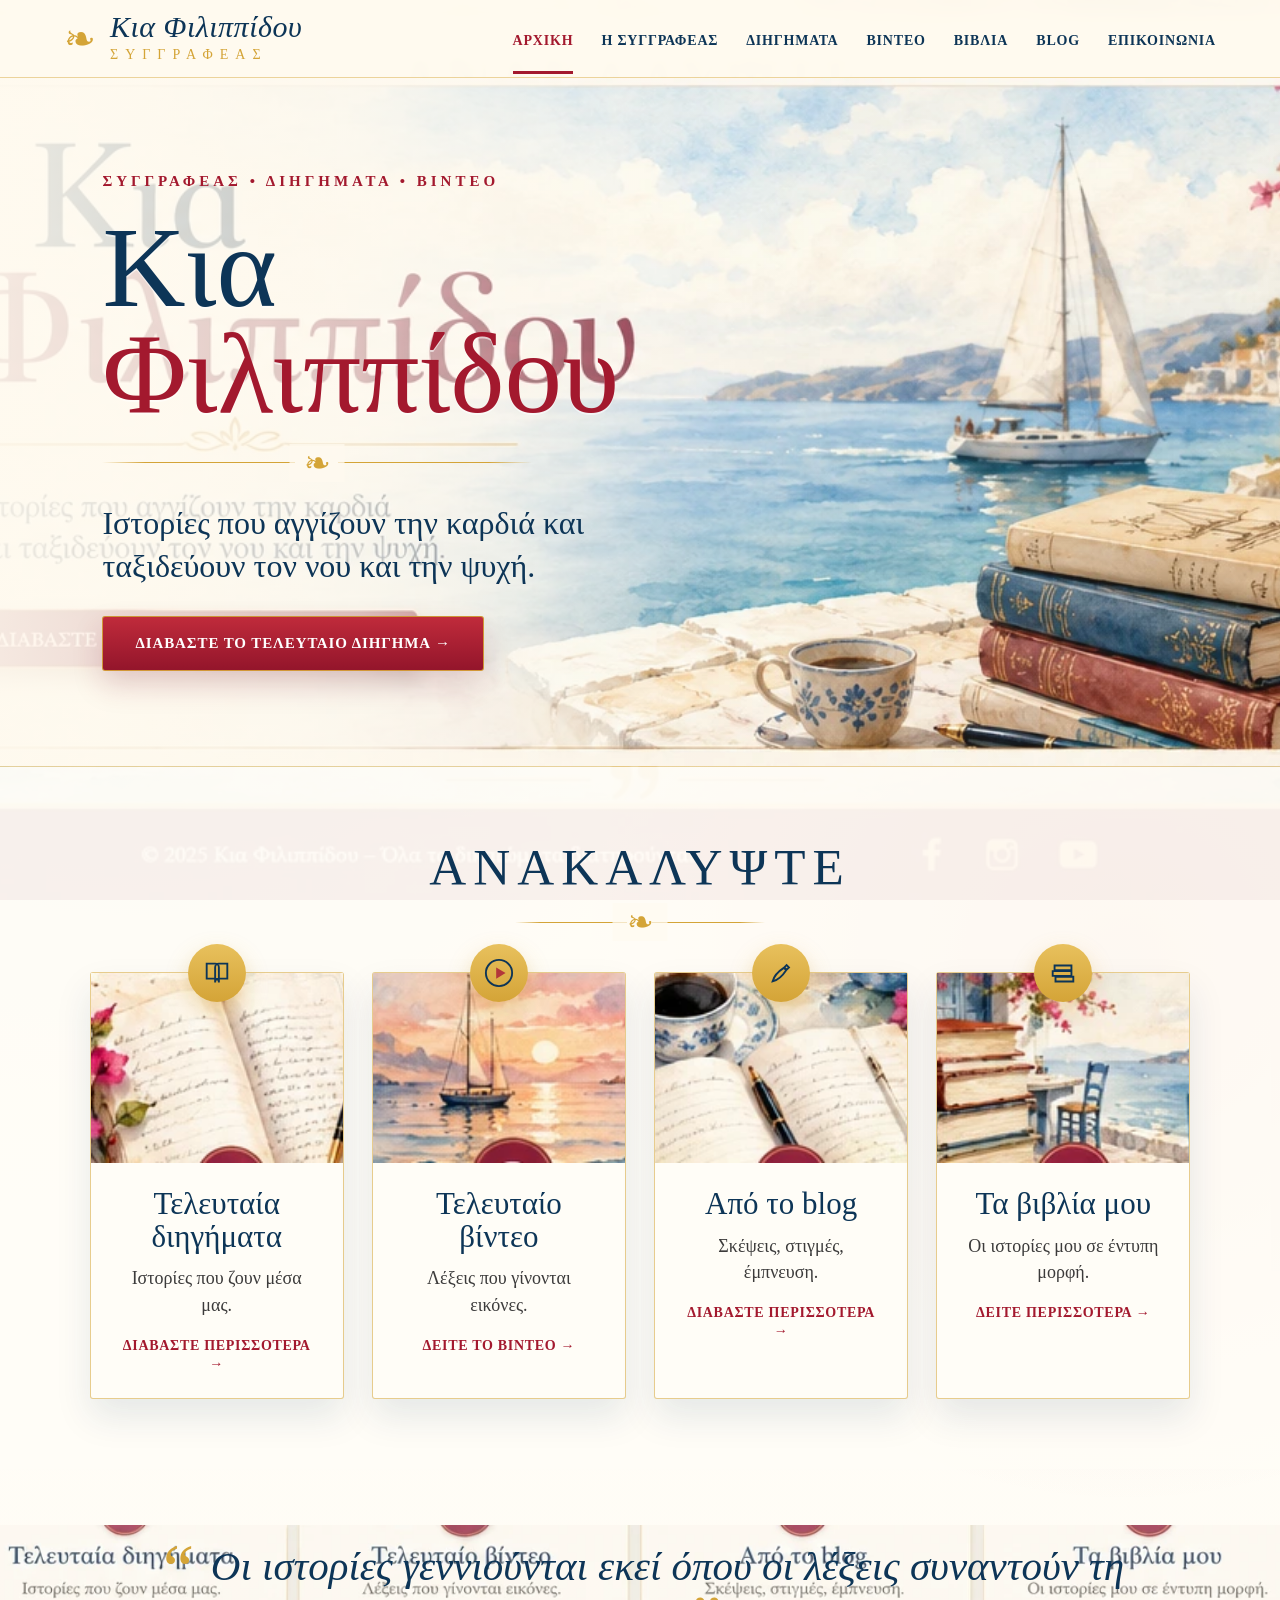
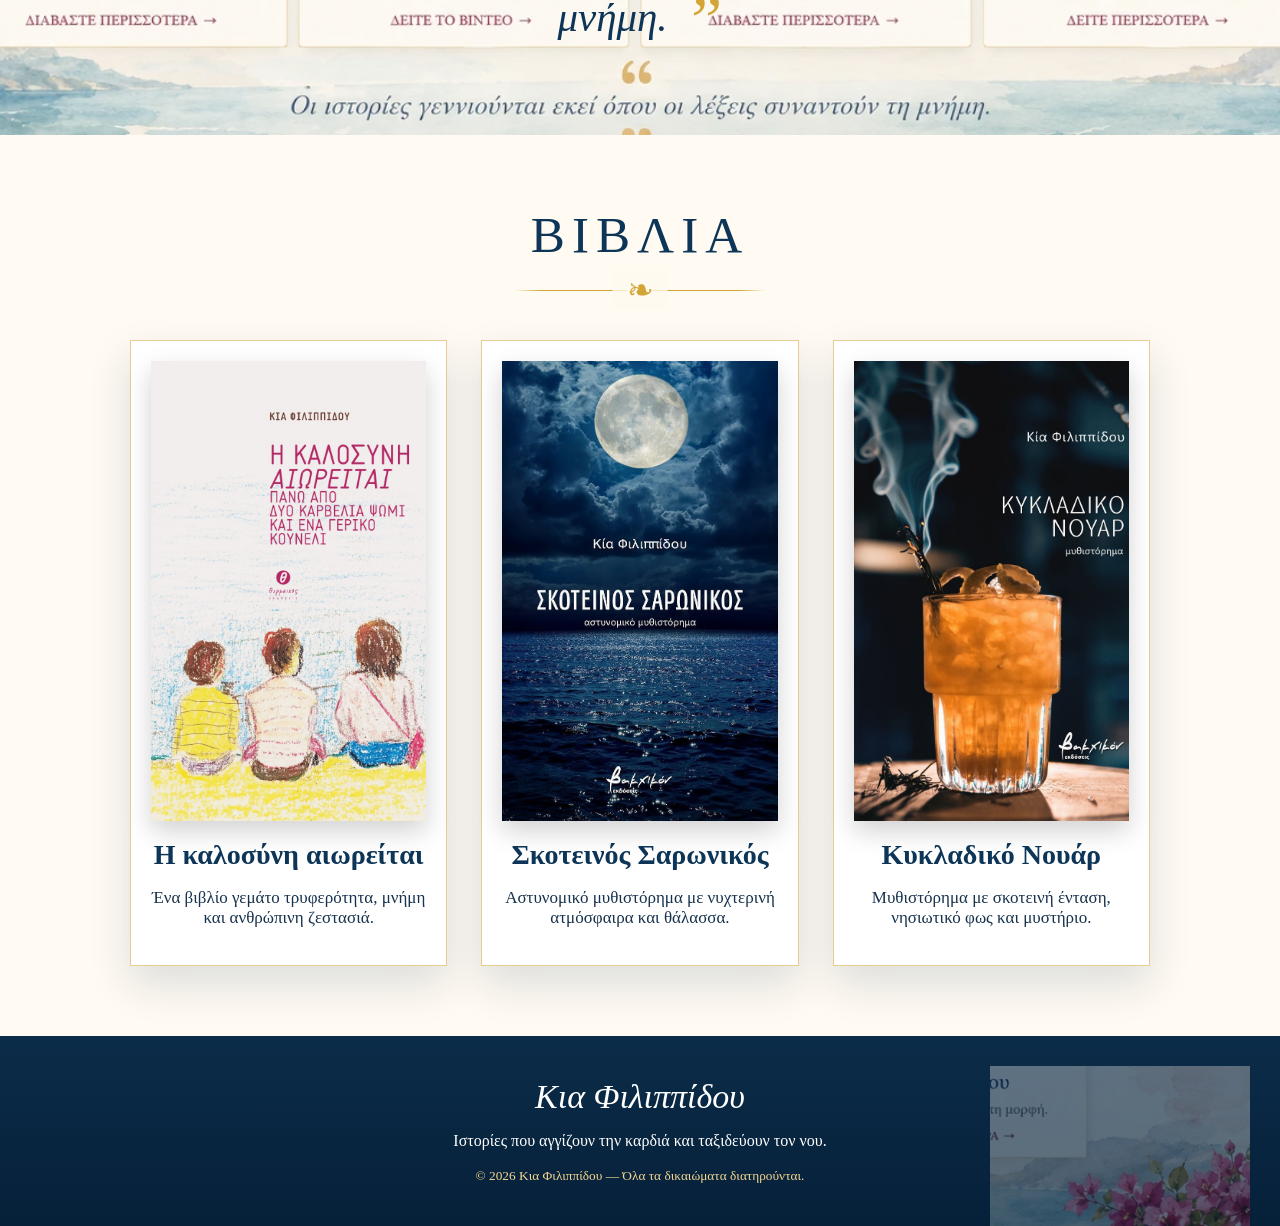
==== index.html @ f1651267 "Add files via upload" ====
<!doctype html>
<html lang="el">
<head>
  <meta charset="utf-8">
  <meta name="viewport" content="width=device-width, initial-scale=1">
  <title>Αρχική | Κια Φιλιππίδου</title>
  <meta name="description" content="Επίσημη ιστοσελίδα της συγγραφέα Κιας Φιλιππίδου. Διηγήματα, βιβλία, βίντεο και νέα.">
  <link rel="stylesheet" href="assets/css/style.css">
</head>
<body>
<header class="topbar">
  <a class="logo" href="index.html">
    <span class="logo-mark">❧</span>
    <span class="logo-text"><span class="logo-name">Κια Φιλιππίδου</span><span class="logo-sub">Συγγραφέας</span></span>
  </a>
  <button class="menu-button" aria-label="Μενού">☰</button>
  <nav class="nav"><a class="active" href="index.html">Αρχική</a>
<a class="" href="author.html">Η συγγραφέας</a>
<a class="" href="stories.html">Διηγήματα</a>
<a class="" href="videos.html">Βίντεο</a>
<a class="" href="books.html">Βιβλία</a>
<a class="" href="blog.html">Blog</a>
<a class="" href="contact.html">Επικοινωνία</a></nav>
</header>

<section class="hero">
  <div class="hero-content">
    <div class="kicker">Συγγραφέας • Διηγήματα • Βίντεο</div>
    <h1>Κια<br><span>Φιλιππίδου</span></h1>
    <div class="gold-divider"></div>
    <p>Ιστορίες που αγγίζουν την καρδιά και ταξιδεύουν τον νου και την ψυχή.</p>
    <a class="btn" href="story-1.html">Διαβάστε το τελευταίο διήγημα →</a>
  </div>
</section>
<section class="section discover">
  <div class="section-title"><h2>ΑΝΑΚΑΛΥΨΤΕ</h2><div class="gold-divider"></div></div>
  <div class="card-grid">
    <article class="card">
      <div class="card-icon"><img src="assets/icons/book.svg" alt=""></div>
      <img class="card-img" src="assets/images/cards/card-stories.webp" alt="Τελευταία διηγήματα">
      <div class="card-content"><h3>Τελευταία διηγήματα</h3><p>Ιστορίες που ζουν μέσα μας.</p><a class="text-link" href="stories.html">Διαβάστε περισσότερα →</a></div>
    </article>
    <article class="card">
      <div class="card-icon"><img src="assets/icons/play.svg" alt=""></div>
      <img class="card-img" src="assets/images/cards/card-video.webp" alt="Τελευταίο βίντεο">
      <div class="card-content"><h3>Τελευταίο βίντεο</h3><p>Λέξεις που γίνονται εικόνες.</p><a class="text-link" href="videos.html">Δείτε το βίντεο →</a></div>
    </article>
    <article class="card">
      <div class="card-icon"><img src="assets/icons/pen.svg" alt=""></div>
      <img class="card-img" src="assets/images/cards/card-blog.webp" alt="Blog">
      <div class="card-content"><h3>Από το blog</h3><p>Σκέψεις, στιγμές, έμπνευση.</p><a class="text-link" href="blog.html">Διαβάστε περισσότερα →</a></div>
    </article>
    <article class="card">
      <div class="card-icon"><img src="assets/icons/stack.svg" alt=""></div>
      <img class="card-img" src="assets/images/cards/card-books.webp" alt="Βιβλία">
      <div class="card-content"><h3>Τα βιβλία μου</h3><p>Οι ιστορίες μου σε έντυπη μορφή.</p><a class="text-link" href="books.html">Δείτε περισσότερα →</a></div>
    </article>
  </div>
</section>
<section class="quote-band"><blockquote data-random-quote></blockquote></section>
<section class="section books-section">
  <div class="section-title"><h2>ΒΙΒΛΙΑ</h2><div class="gold-divider"></div></div>
  <div class="books-grid">
    <article class="book-card"><img src="assets/images/books/kalosyni.jpg" alt="Η καλοσύνη αιωρείται πάνω από δύο καρβέλια ψωμί και ένα γέρικο κουνέλι"><h3>Η καλοσύνη αιωρείται</h3><p>Ένα βιβλίο γεμάτο τρυφερότητα, μνήμη και ανθρώπινη ζεστασιά.</p></article>
    <article class="book-card"><img src="assets/images/books/skoteinos-saronikos.jpg" alt="Σκοτεινός Σαρωνικός"><h3>Σκοτεινός Σαρωνικός</h3><p>Αστυνομικό μυθιστόρημα με νυχτερινή ατμόσφαιρα και θάλασσα.</p></article>
    <article class="book-card"><img src="assets/images/books/kykladiko-nouar.jpg" alt="Κυκλαδικό Νουάρ"><h3>Κυκλαδικό Νουάρ</h3><p>Μυθιστόρημα με σκοτεινή ένταση, νησιωτικό φως και μυστήριο.</p></article>
  </div>
</section>

<footer class="footer">
  <div class="footer-logo">Κια Φιλιππίδου</div>
  <p>Ιστορίες που αγγίζουν την καρδιά και ταξιδεύουν τον νου.</p>
  <small>© 2026 Κια Φιλιππίδου — Όλα τα δικαιώματα διατηρούνται.</small>
</footer>
<script src="assets/js/main.js"></script>
</body>
</html>
---- assets/css/style.css ----
:root{
  --navy:#0d3557;
  --blue:#4d9ccc;
  --burgundy:#a3192e;
  --burgundy2:#7f1730;
  --gold:#d4a437;
  --cream:#fff8ec;
  --paper:#fffdf7;
  --ink:#17324d;
  --soft:#f7e7d7;
}
*{box-sizing:border-box}
html{scroll-behavior:smooth}
body{
  margin:0;
  color:var(--ink);
  background:
    radial-gradient(circle at 10% 14%, rgba(93,168,211,.18), transparent 28%),
    radial-gradient(circle at 88% 34%, rgba(179,55,58,.13), transparent 25%),
    linear-gradient(180deg,#fffaf0 0%,#fffdf7 50%,#fdf4e7 100%);
  font-family: Georgia, "Times New Roman", serif;
}
body:before{
  content:"";
  position:fixed; inset:0; pointer-events:none; z-index:-1;
  background:url("../images/backgrounds/paper-watercolor.webp") center top/cover no-repeat;
  opacity:.28;
}
a{color:inherit}
.topbar{
  position:sticky; top:0; z-index:30;
  height:78px;
  background:rgba(255,250,239,.96);
  border-bottom:1px solid rgba(212,164,55,.45);
  backdrop-filter: blur(8px);
  display:flex; align-items:center; justify-content:space-between;
  padding:0 clamp(18px,5vw,105px);
}
.logo{
  display:flex; gap:14px; align-items:center; text-decoration:none;
}
.logo-mark{font-size:38px;color:var(--gold);line-height:1}
.logo-text{display:flex; flex-direction:column}
.logo-name{
  font-size:30px; color:var(--navy); font-style:italic; letter-spacing:.5px; line-height:.85;
}
.logo-sub{font-size:14px; color:var(--gold); letter-spacing:7px; margin-top:8px; text-transform:uppercase;}
.nav{display:flex; gap:28px; align-items:center}
.nav a{
  text-decoration:none;
  font-size:14px;
  text-transform:uppercase;
  letter-spacing:.8px;
  font-weight:700;
  color:var(--navy);
  padding:30px 0 22px;
  border-bottom:3px solid transparent;
}
.nav a:hover,.nav .active{color:var(--burgundy);border-color:var(--burgundy)}
.menu-button{display:none;border:0;background:transparent;font-size:30px;color:var(--navy)}
.hero{
  min-height:620px;
  position:relative;
  overflow:hidden;
  border-bottom:1px solid rgba(212,164,55,.45);
  background:url("../images/hero/hero-bougainvillea-sea.webp") center center/cover no-repeat;
}
.hero:after{
  content:"";
  position:absolute; inset:0;
  background:linear-gradient(90deg,rgba(255,250,239,.92) 0%,rgba(255,250,239,.75) 28%,rgba(255,250,239,.12) 55%,rgba(255,250,239,.05) 100%);
}
.hero-content{
  position:relative; z-index:2;
  padding:95px clamp(25px,8vw,155px);
  width:min(790px,100%);
}
.kicker{
  color:var(--burgundy);
  text-transform:uppercase;
  letter-spacing:4px;
  font-weight:800;
  font-size:15px;
}
.hero h1{
  margin:24px 0 8px;
  font-size:clamp(78px,9vw,132px);
  line-height:.92;
  color:var(--navy);
  font-weight:500;
  text-shadow:0 2px 0 rgba(255,255,255,.55);
}
.hero h1 span{color:var(--burgundy)}
.gold-divider{
  width:430px; max-width:80%;
  height:26px; margin:24px 0 26px;
  background:
    linear-gradient(90deg,transparent 0%,var(--gold) 10%,var(--gold) 45%,transparent 45%,transparent 55%,var(--gold) 55%,var(--gold) 90%,transparent 100%) center/100% 1px no-repeat;
  position:relative;
}
.gold-divider:after{content:"❧";position:absolute;left:50%;top:50%;transform:translate(-50%,-50%);font-size:32px;color:var(--gold);background:rgba(255,250,239,.75);padding:0 14px}
.hero p{
  font-size:clamp(23px,2.5vw,33px);
  line-height:1.35;
  color:var(--navy);
  max-width:620px;
  margin:0 0 28px;
}
.btn{
  display:inline-flex; align-items:center; gap:12px;
  text-decoration:none;
  background:linear-gradient(180deg,#c02b3b,#93152b);
  color:white;
  border:1px solid rgba(212,164,55,.9);
  box-shadow:0 14px 30px rgba(127,23,48,.18);
  padding:18px 32px;
  border-radius:3px;
  font-weight:800;
  letter-spacing:.9px;
  text-transform:uppercase;
  font-size:15px;
}
.btn:hover{transform:translateY(-2px)}
.section{
  padding:70px clamp(22px,7vw,110px);
  position:relative;
}
.section-title{
  text-align:center;
  margin:0 0 40px;
}
.section-title h2{
  color:var(--navy);
  font-size:clamp(40px,4vw,58px);
  font-weight:500;
  letter-spacing:7px;
  margin:0;
}
.section-title .gold-divider{margin:16px auto 0;width:250px;height:20px}
.discover{
  background:rgba(255,253,247,.82);
}
.card-grid{
  display:grid;
  grid-template-columns:repeat(4,1fr);
  gap:28px;
  max-width:1320px;
  margin:0 auto;
}
.card{
  background:var(--paper);
  border:1px solid rgba(212,164,55,.55);
  box-shadow:0 18px 36px rgba(13,53,87,.10);
  border-radius:3px;
  overflow:visible;
  position:relative;
  transition:.25s ease;
}
.card:hover{transform:translateY(-7px)}
.card-icon{
  width:58px;height:58px;border-radius:999px;
  background:linear-gradient(180deg,#e8c15d,#d4a437);
  display:grid;place-items:center;
  position:absolute;top:-29px;left:50%;transform:translateX(-50%);
  box-shadow:0 10px 22px rgba(212,164,55,.35);
  z-index:2;
}
.card-icon img{width:30px;height:30px}
.card img.card-img{
  width:100%;
  height:190px;
  object-fit:cover;
  display:block;
}
.card-content{padding:25px 24px 26px;text-align:center}
.card h3{
  color:var(--navy);
  font-size:31px;
  line-height:1.05;
  font-weight:500;
  margin:0 0 12px;
}
.card p{font-size:18px; line-height:1.45; margin:0 0 18px; color:#3c3b3b}
.text-link{
  color:var(--burgundy);
  font-size:14px;
  text-transform:uppercase;
  font-weight:900;
  letter-spacing:.7px;
  text-decoration:none;
}
.quote-band{
  position:relative;
  padding:72px 22px 92px;
  text-align:center;
  overflow:hidden;
}
.quote-band:before{
  content:"";
  position:absolute; left:0; right:0; bottom:0; height:210px;
  background:url("../images/backgrounds/watercolor-sea-bottom.webp") center bottom/cover no-repeat;
  opacity:.78;
}
.quote-band blockquote{
  position:relative; z-index:2;
  margin:0 auto;
  max-width:980px;
  color:var(--navy);
  font-style:italic;
  font-size:clamp(30px,3.2vw,48px);
  line-height:1.25;
}
.quote-band blockquote:before,.quote-band blockquote:after{
  color:var(--gold);font-size:70px;line-height:0;vertical-align:middle;
}
.quote-band blockquote:before{content:"“";margin-right:16px}
.quote-band blockquote:after{content:"”";margin-left:16px}
.books-section{background:#fffaf2}
.books-grid{
  display:grid;grid-template-columns:repeat(3,1fr);gap:34px;max-width:1020px;margin:0 auto;
}
.book-card{
  background:white;
  border:1px solid rgba(212,164,55,.55);
  box-shadow:0 18px 40px rgba(13,53,87,.14);
  padding:20px;
  text-align:center;
}
.book-card img{width:100%;height:460px;object-fit:cover;display:block;box-shadow:0 10px 24px rgba(0,0,0,.18)}
.book-card h3{font-size:28px;color:var(--navy);margin:18px 0 8px}
.book-card p{font-size:17px}
.footer{
  background:linear-gradient(180deg,#0b2c49,#062039);
  color:white;
  text-align:center;
  padding:42px 22px;
  position:relative;
  overflow:hidden;
}
.footer:after{
  content:"";position:absolute;right:30px;bottom:-10px;width:260px;height:180px;
  background:url("../images/decorations/bougainvillea-corner.webp") center/contain no-repeat;
  opacity:.35;
}
.footer-logo{font-size:34px;font-style:italic;color:white}
.footer small{color:#f5d790}
.page-hero{
  padding:82px 24px;
  text-align:center;
  background:url("../images/backgrounds/paper-watercolor.webp") center/cover no-repeat;
  border-bottom:1px solid rgba(212,164,55,.4);
}
.page-hero h1{font-size:clamp(58px,7vw,95px);color:var(--navy);margin:0}
.page-hero p{font-size:24px;color:var(--burgundy);margin:14px 0 0}
.page-content{max-width:980px;margin:0 auto;padding:60px 24px;font-size:22px;line-height:1.7}
.simple-list{display:grid;gap:18px}
.simple-item{background:white;border:1px solid rgba(212,164,55,.4);padding:24px;border-radius:4px;box-shadow:0 10px 30px rgba(13,53,87,.08)}
.video-box{max-width:900px;margin:35px auto;background:#0d3557;padding:24px;border-radius:6px;color:white;text-align:center}
.video-placeholder{height:420px;display:grid;place-items:center;border:1px solid rgba(255,255,255,.25);font-size:58px}
@media (max-width:1000px){
  .card-grid{grid-template-columns:repeat(2,1fr)}
  .books-grid{grid-template-columns:1fr}
  .book-card img{height:auto;max-height:560px;object-fit:contain;background:#111}
  .nav{display:none;position:absolute;top:78px;left:0;right:0;background:#fff8ec;flex-direction:column;padding:18px 0;border-bottom:1px solid rgba(212,164,55,.5)}
  .nav.open{display:flex}
  .nav a{padding:12px}
  .menu-button{display:block}
  .hero{min-height:560px;background-position:center}
  .hero:after{background:rgba(255,250,239,.82)}
}
@media (max-width:650px){
  .topbar{height:70px;padding:0 16px}
  .logo-name{font-size:22px}
  .logo-sub{font-size:10px;letter-spacing:4px}
  .hero-content{padding:55px 22px}
  .hero h1{font-size:64px}
  .hero p{font-size:22px}
  .card-grid{grid-template-columns:1fr}
  .section{padding:50px 18px}
  .card img.card-img{height:210px}
}

/* FIX: καθαρή σελίδα βιβλίων, χωρίς να πέφτει πάνω στην αρχική */
.books-page{
  background:
    linear-gradient(180deg, rgba(255,250,239,.96), rgba(255,253,247,.98)),
    url("../images/backgrounds/paper-watercolor.webp") center top/cover no-repeat;
}
.books-cover{
  min-height:330px;
  display:flex;
  align-items:center;
  justify-content:center;
  text-align:center;
  padding:70px 20px 60px;
  background:
    linear-gradient(90deg, rgba(255,250,239,.94), rgba(255,250,239,.78)),
    url("../images/hero/hero-bougainvillea-sea.webp") center center/cover no-repeat;
  border-bottom:1px solid rgba(212,164,55,.55);
}
.books-cover-inner{
  background:rgba(255,253,247,.82);
  border:1px solid rgba(212,164,55,.58);
  box-shadow:0 18px 50px rgba(13,53,87,.10);
  padding:35px 45px;
  max-width:850px;
}
.books-cover h1{
  margin:10px 0 0;
  font-size:clamp(72px,7vw,120px);
  line-height:.9;
  color:var(--navy);
  font-weight:500;
}
.books-cover p:last-child{
  font-size:clamp(22px,2vw,30px);
  margin:18px auto 0;
  color:var(--burgundy);
  max-width:680px;
}
.books-page-content{
  max-width:1220px;
  margin:0 auto;
  padding:70px 24px 95px;
  background:transparent;
}
.books-large .book-card img{
  height:560px;
  object-fit:cover;
  background:white;
}
.books-large .book-card h3{
  font-size:32px;
}
@media (max-width:1000px){
  .books-large .book-card img{height:auto;max-height:620px;object-fit:contain}
  .books-cover-inner{padding:28px 24px}
}
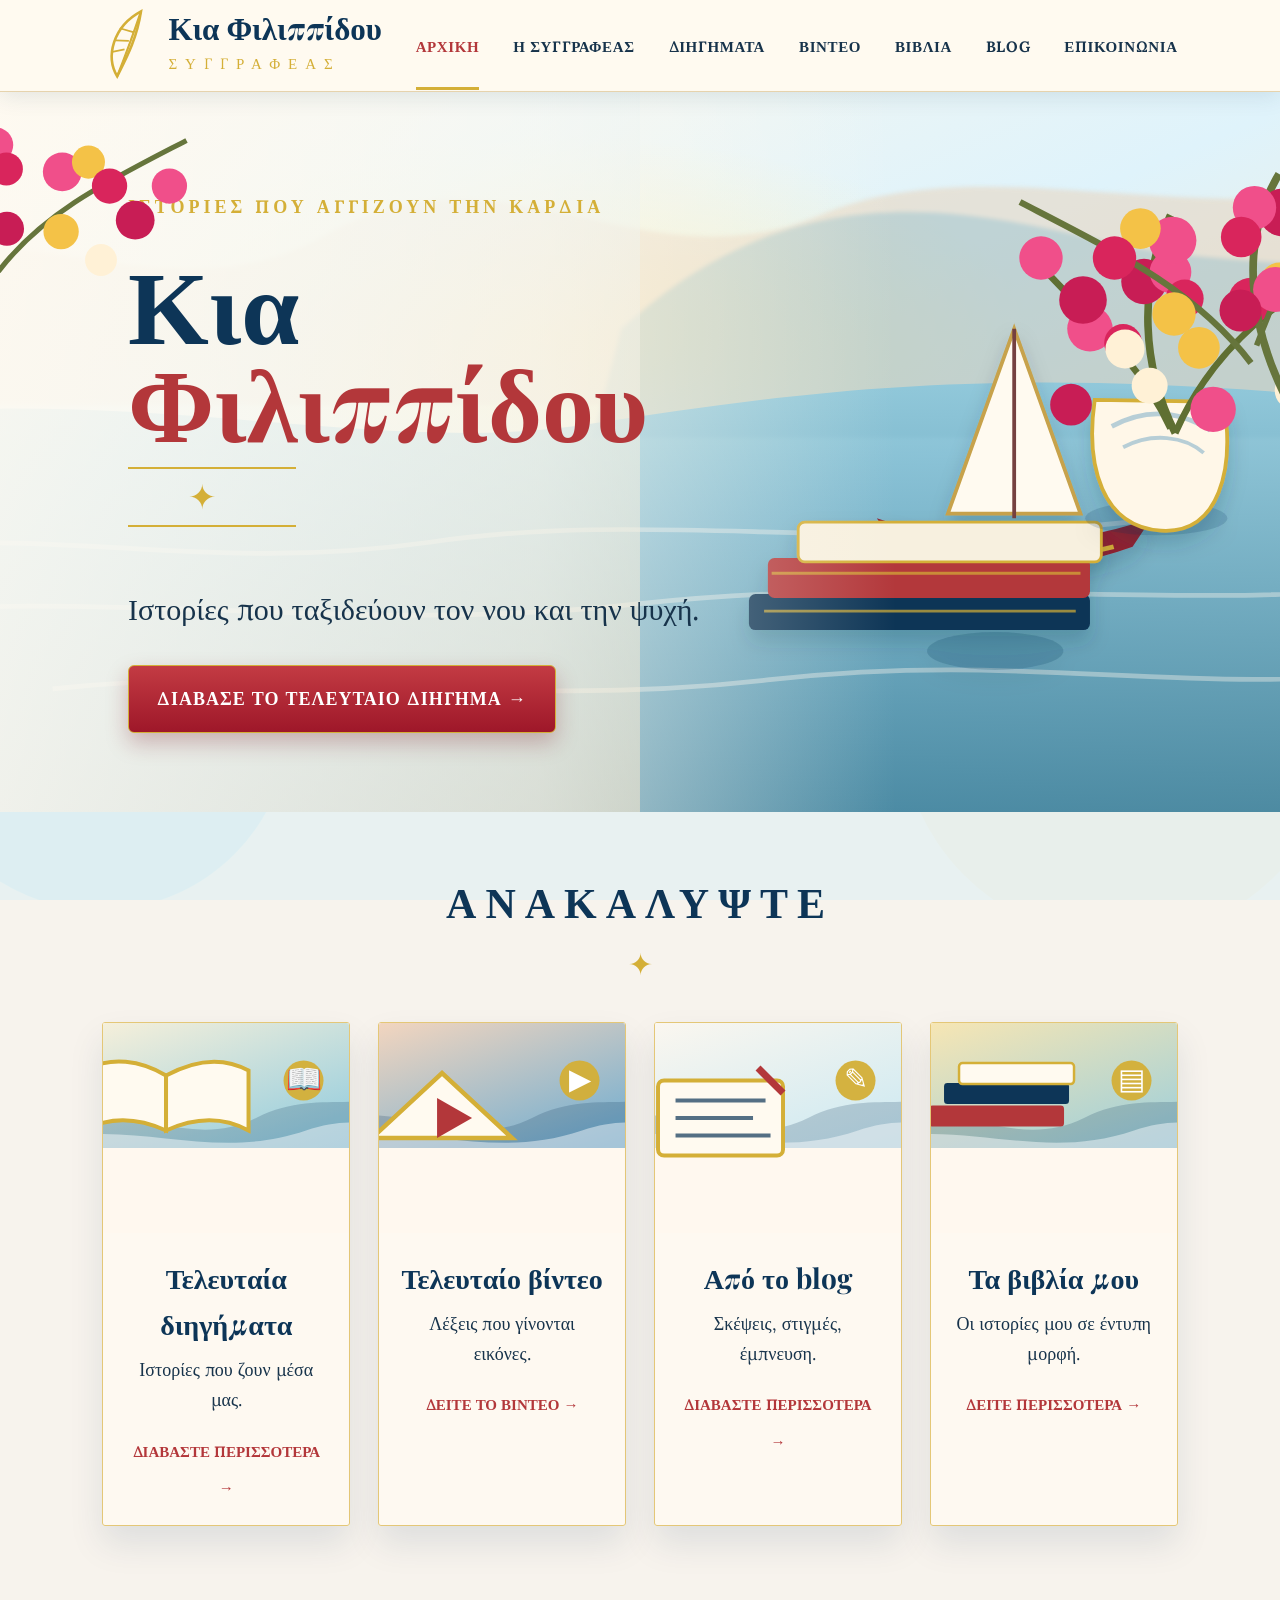
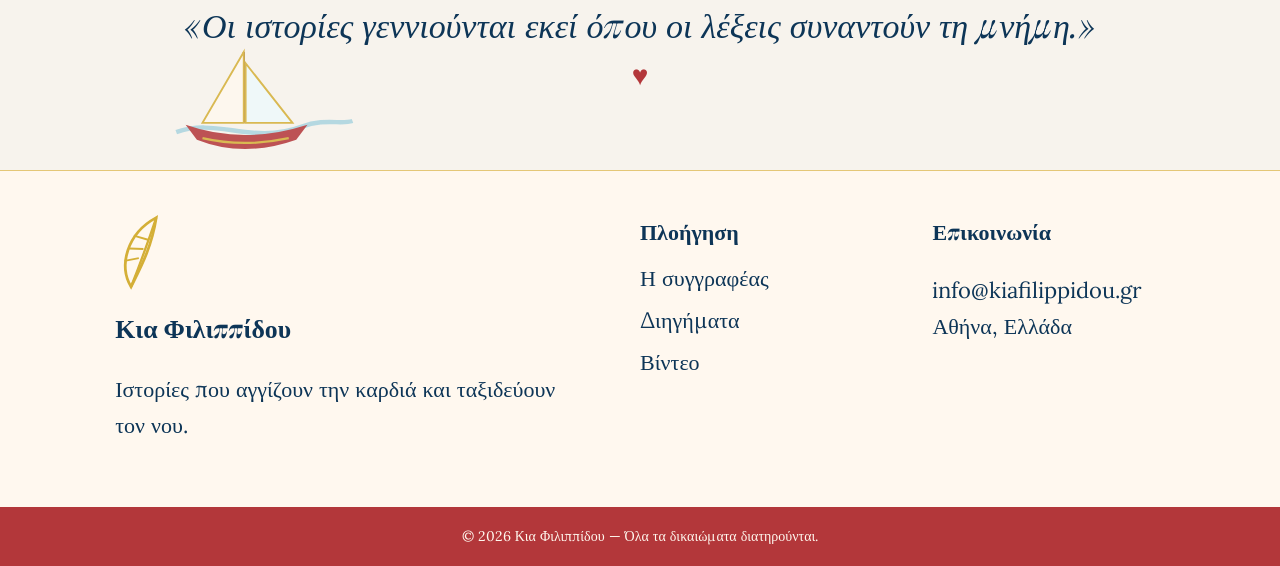
==== commit 2bf3d4b2: "Add files via upload" ====
--- a/index.html
+++ b/index.html
@@ -3,75 +3,64 @@
 <head>
   <meta charset="utf-8">
   <meta name="viewport" content="width=device-width, initial-scale=1">
-  <title>Αρχική | Κια Φιλιππίδου</title>
-  <meta name="description" content="Επίσημη ιστοσελίδα της συγγραφέα Κιας Φιλιππίδου. Διηγήματα, βιβλία, βίντεο και νέα.">
+  <title>Κια Φιλιππίδου | Συγγραφέας</title>
   <link rel="stylesheet" href="assets/css/style.css">
+  <script defer src="assets/js/main.js"></script>
 </head>
 <body>
 <header class="topbar">
-  <a class="logo" href="index.html">
-    <span class="logo-mark">❧</span>
-    <span class="logo-text"><span class="logo-name">Κια Φιλιππίδου</span><span class="logo-sub">Συγγραφέας</span></span>
-  </a>
-  <button class="menu-button" aria-label="Μενού">☰</button>
-  <nav class="nav"><a class="active" href="index.html">Αρχική</a>
-<a class="" href="author.html">Η συγγραφέας</a>
-<a class="" href="stories.html">Διηγήματα</a>
-<a class="" href="videos.html">Βίντεο</a>
-<a class="" href="books.html">Βιβλία</a>
-<a class="" href="blog.html">Blog</a>
-<a class="" href="contact.html">Επικοινωνία</a></nav>
+  <a class="brand" href="index.html"><img src="assets/icons/feather.svg" alt=""><span><b>Κια Φιλιππίδου</b><em>Συγγραφέας</em></span></a>
+  <button class="menu" aria-label="Άνοιγμα μενού">☰</button>
+  <nav>
+    <a class="active" href="index.html">Αρχική</a>
+    <a href="author.html">Η συγγραφέας</a>
+    <a href="stories.html">Διηγήματα</a>
+    <a href="videos.html">Βίντεο</a>
+    <a href="books.html">Βιβλία</a>
+    <a href="blog.html">Blog</a>
+    <a href="contact.html">Επικοινωνία</a>
+  </nav>
 </header>
 
 <section class="hero">
-  <div class="hero-content">
-    <div class="kicker">Συγγραφέας • Διηγήματα • Βίντεο</div>
+  <div class="hero-bg"></div>
+  <img class="boug boug-left" src="assets/images/decorations/bougainvillea.svg" alt="">
+  <img class="boug boug-right" src="assets/images/decorations/bougainvillea.svg" alt="">
+  <div class="hero-text">
+    <p class="eyebrow">Ιστορίες που αγγίζουν την καρδιά</p>
     <h1>Κια<br><span>Φιλιππίδου</span></h1>
-    <div class="gold-divider"></div>
-    <p>Ιστορίες που αγγίζουν την καρδιά και ταξιδεύουν τον νου και την ψυχή.</p>
-    <a class="btn" href="story-1.html">Διαβάστε το τελευταίο διήγημα →</a>
-  </div>
-</section>
-<section class="section discover">
-  <div class="section-title"><h2>ΑΝΑΚΑΛΥΨΤΕ</h2><div class="gold-divider"></div></div>
-  <div class="card-grid">
-    <article class="card">
-      <div class="card-icon"><img src="assets/icons/book.svg" alt=""></div>
-      <img class="card-img" src="assets/images/cards/card-stories.webp" alt="Τελευταία διηγήματα">
-      <div class="card-content"><h3>Τελευταία διηγήματα</h3><p>Ιστορίες που ζουν μέσα μας.</p><a class="text-link" href="stories.html">Διαβάστε περισσότερα →</a></div>
-    </article>
-    <article class="card">
-      <div class="card-icon"><img src="assets/icons/play.svg" alt=""></div>
-      <img class="card-img" src="assets/images/cards/card-video.webp" alt="Τελευταίο βίντεο">
-      <div class="card-content"><h3>Τελευταίο βίντεο</h3><p>Λέξεις που γίνονται εικόνες.</p><a class="text-link" href="videos.html">Δείτε το βίντεο →</a></div>
-    </article>
-    <article class="card">
-      <div class="card-icon"><img src="assets/icons/pen.svg" alt=""></div>
-      <img class="card-img" src="assets/images/cards/card-blog.webp" alt="Blog">
-      <div class="card-content"><h3>Από το blog</h3><p>Σκέψεις, στιγμές, έμπνευση.</p><a class="text-link" href="blog.html">Διαβάστε περισσότερα →</a></div>
-    </article>
-    <article class="card">
-      <div class="card-icon"><img src="assets/icons/stack.svg" alt=""></div>
-      <img class="card-img" src="assets/images/cards/card-books.webp" alt="Βιβλία">
-      <div class="card-content"><h3>Τα βιβλία μου</h3><p>Οι ιστορίες μου σε έντυπη μορφή.</p><a class="text-link" href="books.html">Δείτε περισσότερα →</a></div>
-    </article>
-  </div>
-</section>
-<section class="quote-band"><blockquote data-random-quote></blockquote></section>
-<section class="section books-section">
-  <div class="section-title"><h2>ΒΙΒΛΙΑ</h2><div class="gold-divider"></div></div>
-  <div class="books-grid">
-    <article class="book-card"><img src="assets/images/books/kalosyni.jpg" alt="Η καλοσύνη αιωρείται πάνω από δύο καρβέλια ψωμί και ένα γέρικο κουνέλι"><h3>Η καλοσύνη αιωρείται</h3><p>Ένα βιβλίο γεμάτο τρυφερότητα, μνήμη και ανθρώπινη ζεστασιά.</p></article>
-    <article class="book-card"><img src="assets/images/books/skoteinos-saronikos.jpg" alt="Σκοτεινός Σαρωνικός"><h3>Σκοτεινός Σαρωνικός</h3><p>Αστυνομικό μυθιστόρημα με νυχτερινή ατμόσφαιρα και θάλασσα.</p></article>
-    <article class="book-card"><img src="assets/images/books/kykladiko-nouar.jpg" alt="Κυκλαδικό Νουάρ"><h3>Κυκλαδικό Νουάρ</h3><p>Μυθιστόρημα με σκοτεινή ένταση, νησιωτικό φως και μυστήριο.</p></article>
+    <div class="ornament">✦</div>
+    <p class="lead">Ιστορίες που ταξιδεύουν τον νου και την ψυχή.</p>
+    <a class="btn" href="story-1.html">Διάβασε το τελευταίο διήγημα →</a>
   </div>
 </section>
 
-<footer class="footer">
-  <div class="footer-logo">Κια Φιλιππίδου</div>
-  <p>Ιστορίες που αγγίζουν την καρδιά και ταξιδεύουν τον νου.</p>
+<main class="page-bg">
+  <section class="discover">
+    <h2>Ανακαλύψτε</h2>
+    <div class="gold-line">✦</div>
+    <div class="cards">
+      <article class="card"><img src="assets/images/cards/card-stories.svg" alt=""><div><h3>Τελευταία διηγήματα</h3><p>Ιστορίες που ζουν μέσα μας.</p><a href="stories.html">Διαβάστε περισσότερα →</a></div></article>
+      <article class="card"><img src="assets/images/cards/card-video.svg" alt=""><div><h3>Τελευταίο βίντεο</h3><p>Λέξεις που γίνονται εικόνες.</p><a href="videos.html">Δείτε το βίντεο →</a></div></article>
+      <article class="card"><img src="assets/images/cards/card-blog.svg" alt=""><div><h3>Από το blog</h3><p>Σκέψεις, στιγμές, έμπνευση.</p><a href="blog.html">Διαβάστε περισσότερα →</a></div></article>
+      <article class="card"><img src="assets/images/cards/card-books.svg" alt=""><div><h3>Τα βιβλία μου</h3><p>Οι ιστορίες μου σε έντυπη μορφή.</p><a href="books.html">Δείτε περισσότερα →</a></div></article>
+    </div>
+  </section>
+
+  <section class="quote">
+    <img src="assets/images/decorations/sailboat.svg" alt="">
+    <p>«Οι ιστορίες γεννιούνται εκεί όπου οι λέξεις συναντούν τη μνήμη.»</p>
+    <span>♥</span>
+  </section>
+</main>
+
+<footer>
+  <div class="footer-inner">
+    <div><img class="footer-feather" src="assets/icons/feather.svg" alt=""><h3>Κια Φιλιππίδου</h3><p>Ιστορίες που αγγίζουν την καρδιά και ταξιδεύουν τον νου.</p></div>
+    <div><h4>Πλοήγηση</h4><a href="author.html">Η συγγραφέας</a><a href="stories.html">Διηγήματα</a><a href="videos.html">Βίντεο</a></div>
+    <div><h4>Επικοινωνία</h4><p>info@kiafilippidou.gr<br>Αθήνα, Ελλάδα</p></div>
+  </div>
   <small>© 2026 Κια Φιλιππίδου — Όλα τα δικαιώματα διατηρούνται.</small>
 </footer>
-<script src="assets/js/main.js"></script>
 </body>
-</html>+</html>
--- a/assets/css/style.css
+++ b/assets/css/style.css
@@ -1,339 +1,6 @@
-
-:root{
-  --navy:#0d3557;
-  --blue:#4d9ccc;
-  --burgundy:#a3192e;
-  --burgundy2:#7f1730;
-  --gold:#d4a437;
-  --cream:#fff8ec;
-  --paper:#fffdf7;
-  --ink:#17324d;
-  --soft:#f7e7d7;
-}
-*{box-sizing:border-box}
-html{scroll-behavior:smooth}
-body{
-  margin:0;
-  color:var(--ink);
-  background:
-    radial-gradient(circle at 10% 14%, rgba(93,168,211,.18), transparent 28%),
-    radial-gradient(circle at 88% 34%, rgba(179,55,58,.13), transparent 25%),
-    linear-gradient(180deg,#fffaf0 0%,#fffdf7 50%,#fdf4e7 100%);
-  font-family: Georgia, "Times New Roman", serif;
-}
-body:before{
-  content:"";
-  position:fixed; inset:0; pointer-events:none; z-index:-1;
-  background:url("../images/backgrounds/paper-watercolor.webp") center top/cover no-repeat;
-  opacity:.28;
-}
-a{color:inherit}
-.topbar{
-  position:sticky; top:0; z-index:30;
-  height:78px;
-  background:rgba(255,250,239,.96);
-  border-bottom:1px solid rgba(212,164,55,.45);
-  backdrop-filter: blur(8px);
-  display:flex; align-items:center; justify-content:space-between;
-  padding:0 clamp(18px,5vw,105px);
-}
-.logo{
-  display:flex; gap:14px; align-items:center; text-decoration:none;
-}
-.logo-mark{font-size:38px;color:var(--gold);line-height:1}
-.logo-text{display:flex; flex-direction:column}
-.logo-name{
-  font-size:30px; color:var(--navy); font-style:italic; letter-spacing:.5px; line-height:.85;
-}
-.logo-sub{font-size:14px; color:var(--gold); letter-spacing:7px; margin-top:8px; text-transform:uppercase;}
-.nav{display:flex; gap:28px; align-items:center}
-.nav a{
-  text-decoration:none;
-  font-size:14px;
-  text-transform:uppercase;
-  letter-spacing:.8px;
-  font-weight:700;
-  color:var(--navy);
-  padding:30px 0 22px;
-  border-bottom:3px solid transparent;
-}
-.nav a:hover,.nav .active{color:var(--burgundy);border-color:var(--burgundy)}
-.menu-button{display:none;border:0;background:transparent;font-size:30px;color:var(--navy)}
-.hero{
-  min-height:620px;
-  position:relative;
-  overflow:hidden;
-  border-bottom:1px solid rgba(212,164,55,.45);
-  background:url("../images/hero/hero-bougainvillea-sea.webp") center center/cover no-repeat;
-}
-.hero:after{
-  content:"";
-  position:absolute; inset:0;
-  background:linear-gradient(90deg,rgba(255,250,239,.92) 0%,rgba(255,250,239,.75) 28%,rgba(255,250,239,.12) 55%,rgba(255,250,239,.05) 100%);
-}
-.hero-content{
-  position:relative; z-index:2;
-  padding:95px clamp(25px,8vw,155px);
-  width:min(790px,100%);
-}
-.kicker{
-  color:var(--burgundy);
-  text-transform:uppercase;
-  letter-spacing:4px;
-  font-weight:800;
-  font-size:15px;
-}
-.hero h1{
-  margin:24px 0 8px;
-  font-size:clamp(78px,9vw,132px);
-  line-height:.92;
-  color:var(--navy);
-  font-weight:500;
-  text-shadow:0 2px 0 rgba(255,255,255,.55);
-}
-.hero h1 span{color:var(--burgundy)}
-.gold-divider{
-  width:430px; max-width:80%;
-  height:26px; margin:24px 0 26px;
-  background:
-    linear-gradient(90deg,transparent 0%,var(--gold) 10%,var(--gold) 45%,transparent 45%,transparent 55%,var(--gold) 55%,var(--gold) 90%,transparent 100%) center/100% 1px no-repeat;
-  position:relative;
-}
-.gold-divider:after{content:"❧";position:absolute;left:50%;top:50%;transform:translate(-50%,-50%);font-size:32px;color:var(--gold);background:rgba(255,250,239,.75);padding:0 14px}
-.hero p{
-  font-size:clamp(23px,2.5vw,33px);
-  line-height:1.35;
-  color:var(--navy);
-  max-width:620px;
-  margin:0 0 28px;
-}
-.btn{
-  display:inline-flex; align-items:center; gap:12px;
-  text-decoration:none;
-  background:linear-gradient(180deg,#c02b3b,#93152b);
-  color:white;
-  border:1px solid rgba(212,164,55,.9);
-  box-shadow:0 14px 30px rgba(127,23,48,.18);
-  padding:18px 32px;
-  border-radius:3px;
-  font-weight:800;
-  letter-spacing:.9px;
-  text-transform:uppercase;
-  font-size:15px;
-}
-.btn:hover{transform:translateY(-2px)}
-.section{
-  padding:70px clamp(22px,7vw,110px);
-  position:relative;
-}
-.section-title{
-  text-align:center;
-  margin:0 0 40px;
-}
-.section-title h2{
-  color:var(--navy);
-  font-size:clamp(40px,4vw,58px);
-  font-weight:500;
-  letter-spacing:7px;
-  margin:0;
-}
-.section-title .gold-divider{margin:16px auto 0;width:250px;height:20px}
-.discover{
-  background:rgba(255,253,247,.82);
-}
-.card-grid{
-  display:grid;
-  grid-template-columns:repeat(4,1fr);
-  gap:28px;
-  max-width:1320px;
-  margin:0 auto;
-}
-.card{
-  background:var(--paper);
-  border:1px solid rgba(212,164,55,.55);
-  box-shadow:0 18px 36px rgba(13,53,87,.10);
-  border-radius:3px;
-  overflow:visible;
-  position:relative;
-  transition:.25s ease;
-}
-.card:hover{transform:translateY(-7px)}
-.card-icon{
-  width:58px;height:58px;border-radius:999px;
-  background:linear-gradient(180deg,#e8c15d,#d4a437);
-  display:grid;place-items:center;
-  position:absolute;top:-29px;left:50%;transform:translateX(-50%);
-  box-shadow:0 10px 22px rgba(212,164,55,.35);
-  z-index:2;
-}
-.card-icon img{width:30px;height:30px}
-.card img.card-img{
-  width:100%;
-  height:190px;
-  object-fit:cover;
-  display:block;
-}
-.card-content{padding:25px 24px 26px;text-align:center}
-.card h3{
-  color:var(--navy);
-  font-size:31px;
-  line-height:1.05;
-  font-weight:500;
-  margin:0 0 12px;
-}
-.card p{font-size:18px; line-height:1.45; margin:0 0 18px; color:#3c3b3b}
-.text-link{
-  color:var(--burgundy);
-  font-size:14px;
-  text-transform:uppercase;
-  font-weight:900;
-  letter-spacing:.7px;
-  text-decoration:none;
-}
-.quote-band{
-  position:relative;
-  padding:72px 22px 92px;
-  text-align:center;
-  overflow:hidden;
-}
-.quote-band:before{
-  content:"";
-  position:absolute; left:0; right:0; bottom:0; height:210px;
-  background:url("../images/backgrounds/watercolor-sea-bottom.webp") center bottom/cover no-repeat;
-  opacity:.78;
-}
-.quote-band blockquote{
-  position:relative; z-index:2;
-  margin:0 auto;
-  max-width:980px;
-  color:var(--navy);
-  font-style:italic;
-  font-size:clamp(30px,3.2vw,48px);
-  line-height:1.25;
-}
-.quote-band blockquote:before,.quote-band blockquote:after{
-  color:var(--gold);font-size:70px;line-height:0;vertical-align:middle;
-}
-.quote-band blockquote:before{content:"“";margin-right:16px}
-.quote-band blockquote:after{content:"”";margin-left:16px}
-.books-section{background:#fffaf2}
-.books-grid{
-  display:grid;grid-template-columns:repeat(3,1fr);gap:34px;max-width:1020px;margin:0 auto;
-}
-.book-card{
-  background:white;
-  border:1px solid rgba(212,164,55,.55);
-  box-shadow:0 18px 40px rgba(13,53,87,.14);
-  padding:20px;
-  text-align:center;
-}
-.book-card img{width:100%;height:460px;object-fit:cover;display:block;box-shadow:0 10px 24px rgba(0,0,0,.18)}
-.book-card h3{font-size:28px;color:var(--navy);margin:18px 0 8px}
-.book-card p{font-size:17px}
-.footer{
-  background:linear-gradient(180deg,#0b2c49,#062039);
-  color:white;
-  text-align:center;
-  padding:42px 22px;
-  position:relative;
-  overflow:hidden;
-}
-.footer:after{
-  content:"";position:absolute;right:30px;bottom:-10px;width:260px;height:180px;
-  background:url("../images/decorations/bougainvillea-corner.webp") center/contain no-repeat;
-  opacity:.35;
-}
-.footer-logo{font-size:34px;font-style:italic;color:white}
-.footer small{color:#f5d790}
-.page-hero{
-  padding:82px 24px;
-  text-align:center;
-  background:url("../images/backgrounds/paper-watercolor.webp") center/cover no-repeat;
-  border-bottom:1px solid rgba(212,164,55,.4);
-}
-.page-hero h1{font-size:clamp(58px,7vw,95px);color:var(--navy);margin:0}
-.page-hero p{font-size:24px;color:var(--burgundy);margin:14px 0 0}
-.page-content{max-width:980px;margin:0 auto;padding:60px 24px;font-size:22px;line-height:1.7}
-.simple-list{display:grid;gap:18px}
-.simple-item{background:white;border:1px solid rgba(212,164,55,.4);padding:24px;border-radius:4px;box-shadow:0 10px 30px rgba(13,53,87,.08)}
-.video-box{max-width:900px;margin:35px auto;background:#0d3557;padding:24px;border-radius:6px;color:white;text-align:center}
-.video-placeholder{height:420px;display:grid;place-items:center;border:1px solid rgba(255,255,255,.25);font-size:58px}
-@media (max-width:1000px){
-  .card-grid{grid-template-columns:repeat(2,1fr)}
-  .books-grid{grid-template-columns:1fr}
-  .book-card img{height:auto;max-height:560px;object-fit:contain;background:#111}
-  .nav{display:none;position:absolute;top:78px;left:0;right:0;background:#fff8ec;flex-direction:column;padding:18px 0;border-bottom:1px solid rgba(212,164,55,.5)}
-  .nav.open{display:flex}
-  .nav a{padding:12px}
-  .menu-button{display:block}
-  .hero{min-height:560px;background-position:center}
-  .hero:after{background:rgba(255,250,239,.82)}
-}
-@media (max-width:650px){
-  .topbar{height:70px;padding:0 16px}
-  .logo-name{font-size:22px}
-  .logo-sub{font-size:10px;letter-spacing:4px}
-  .hero-content{padding:55px 22px}
-  .hero h1{font-size:64px}
-  .hero p{font-size:22px}
-  .card-grid{grid-template-columns:1fr}
-  .section{padding:50px 18px}
-  .card img.card-img{height:210px}
-}
-
-/* FIX: καθαρή σελίδα βιβλίων, χωρίς να πέφτει πάνω στην αρχική */
-.books-page{
-  background:
-    linear-gradient(180deg, rgba(255,250,239,.96), rgba(255,253,247,.98)),
-    url("../images/backgrounds/paper-watercolor.webp") center top/cover no-repeat;
-}
-.books-cover{
-  min-height:330px;
-  display:flex;
-  align-items:center;
-  justify-content:center;
-  text-align:center;
-  padding:70px 20px 60px;
-  background:
-    linear-gradient(90deg, rgba(255,250,239,.94), rgba(255,250,239,.78)),
-    url("../images/hero/hero-bougainvillea-sea.webp") center center/cover no-repeat;
-  border-bottom:1px solid rgba(212,164,55,.55);
-}
-.books-cover-inner{
-  background:rgba(255,253,247,.82);
-  border:1px solid rgba(212,164,55,.58);
-  box-shadow:0 18px 50px rgba(13,53,87,.10);
-  padding:35px 45px;
-  max-width:850px;
-}
-.books-cover h1{
-  margin:10px 0 0;
-  font-size:clamp(72px,7vw,120px);
-  line-height:.9;
-  color:var(--navy);
-  font-weight:500;
-}
-.books-cover p:last-child{
-  font-size:clamp(22px,2vw,30px);
-  margin:18px auto 0;
-  color:var(--burgundy);
-  max-width:680px;
-}
-.books-page-content{
-  max-width:1220px;
-  margin:0 auto;
-  padding:70px 24px 95px;
-  background:transparent;
-}
-.books-large .book-card img{
-  height:560px;
-  object-fit:cover;
-  background:white;
-}
-.books-large .book-card h3{
-  font-size:32px;
-}
-@media (max-width:1000px){
-  .books-large .book-card img{height:auto;max-height:620px;object-fit:contain}
-  .books-cover-inner{padding:28px 24px}
-}
+@import url('https://fonts.googleapis.com/css2?family=Playfair+Display:wght@600;700&family=Lora:wght@400;500;600&display=swap');
+:root{--blue:#0d3557;--sky:#5fa8d3;--red:#b3373a;--gold:#d4af37;--cream:#f7f3ed;--ink:#17334b;--paper:#fffaf1;}
+*{box-sizing:border-box} body{margin:0;background:var(--cream);color:var(--ink);font-family:Lora,Georgia,serif;font-size:22px;line-height:1.65} a{color:inherit}.topbar{height:92px;background:rgba(255,250,241,.94);display:flex;align-items:center;justify-content:space-between;padding:0 8%;position:sticky;top:0;z-index:10;box-shadow:0 4px 22px #0d35571c;border-bottom:1px solid #e6d3ad}.brand{display:flex;gap:14px;text-decoration:none;align-items:center;color:var(--blue)}.brand img{width:52px}.brand b{display:block;font-family:'Playfair Display',serif;font-size:31px;line-height:1}.brand em{font-style:normal;text-transform:uppercase;letter-spacing:8px;color:var(--gold);font-size:15px}nav{display:flex;gap:34px;text-transform:uppercase;font-weight:700;font-size:15px;letter-spacing:.6px}nav a{text-decoration:none;border-bottom:3px solid transparent;padding:34px 0 28px}nav a.active,nav a:hover{color:var(--red);border-color:var(--gold)}.menu{display:none}
+.hero{height:720px;position:relative;overflow:hidden;background:#fff8ef}.hero-bg{position:absolute;inset:0;background:url('../images/hero/hero-main.svg') center/cover no-repeat}.hero:after{content:"";position:absolute;inset:0;background:linear-gradient(90deg,rgba(255,250,241,.84) 0%,rgba(255,250,241,.55) 42%,rgba(255,250,241,0) 70%)}.hero-text{position:relative;z-index:2;padding:82px 0 0 10%;max-width:720px}.eyebrow{text-transform:uppercase;color:var(--gold);font-weight:700;letter-spacing:4px;font-size:18px}.hero h1{font-family:'Playfair Display',serif;color:var(--blue);font-size:104px;line-height:.95;margin:30px 0 10px}.hero h1 span{color:var(--red)}.ornament{color:var(--gold);font-size:34px;letter-spacing:20px;border-top:2px solid var(--gold);border-bottom:2px solid var(--gold);display:inline-block;padding:0 60px;margin:8px 0 28px}.lead{font-size:30px;max-width:590px}.btn{display:inline-block;background:linear-gradient(180deg,#c33b43,#9e1729);color:white;text-decoration:none;text-transform:uppercase;font-weight:700;letter-spacing:1px;padding:18px 28px;border-radius:6px;box-shadow:0 10px 22px #7b172547;border:1px solid #d4af37;font-size:18px}.boug{position:absolute;z-index:3;pointer-events:none}.boug-left{left:-70px;top:20px;width:285px}.boug-right{right:-55px;top:75px;width:350px;transform:scaleX(-1)}
+.page-bg{background:url('../images/backgrounds/watercolor-bg.svg') center/cover fixed no-repeat;padding:55px 8% 40px}.discover h2{text-align:center;text-transform:uppercase;letter-spacing:9px;color:var(--blue);font-family:'Playfair Display',serif;font-size:42px;margin:0}.gold-line{text-align:center;color:var(--gold);font-size:30px;margin:4px 0 32px}.cards{display:grid;grid-template-columns:repeat(4,1fr);gap:28px}.card{background:rgba(255,250,241,.92);border:1px solid #e4c777;box-shadow:0 18px 35px #0d35571a;border-radius:3px;overflow:hidden;text-align:center;transition:.25s}.card:hover{transform:translateY(-7px)}.card img{width:100%;display:block;height:210px;object-fit:cover}.card div{padding:22px}.card h3{font-family:'Playfair Display',serif;color:var(--blue);font-size:28px;margin:0 0 8px}.card p{font-size:18px;margin:0 0 16px}.card a{font-size:15px;color:var(--red);font-weight:700;text-transform:uppercase;text-decoration:none}.quote{text-align:center;position:relative;margin:48px auto 10px;max-width:980px;padding:22px}.quote img{width:210px;position:absolute;left:0;bottom:-42px;opacity:.85}.quote p{font-family:'Playfair Display',serif;color:var(--blue);font-size:34px;font-style:italic;margin:0}.quote span{color:var(--red);font-size:28px}footer{background:#fff8ef;border-top:1px solid #e4c777;color:var(--blue)}.footer-inner{display:grid;grid-template-columns:2fr 1fr 1fr;gap:60px;padding:42px 9%}.footer-inner a{display:block;text-decoration:none;margin:6px 0}.footer-feather{width:55px}footer h3,footer h4{font-family:'Playfair Display',serif;margin:0 0 10px}footer small{display:block;background:var(--red);color:#fff8ef;text-align:center;padding:18px;font-size:14px}
+@media(max-width:950px){.topbar{height:auto;padding:16px 5%;align-items:flex-start}.menu{display:block;background:var(--red);color:white;border:0;border-radius:4px;font-size:24px;padding:7px 12px}nav{display:none;position:absolute;left:0;right:0;top:82px;background:#fff8ef;padding:20px;box-shadow:0 12px 20px #0002;flex-direction:column;gap:6px}nav.open{display:flex}nav a{padding:8px 20px}.hero{height:680px}.hero h1{font-size:68px}.hero-text{padding:80px 7%}.lead{font-size:23px}.boug-left{width:160px}.boug-right{width:220px}.cards{grid-template-columns:1fr}.quote img{display:none}.footer-inner{grid-template-columns:1fr}.page-bg{padding:40px 5%}}
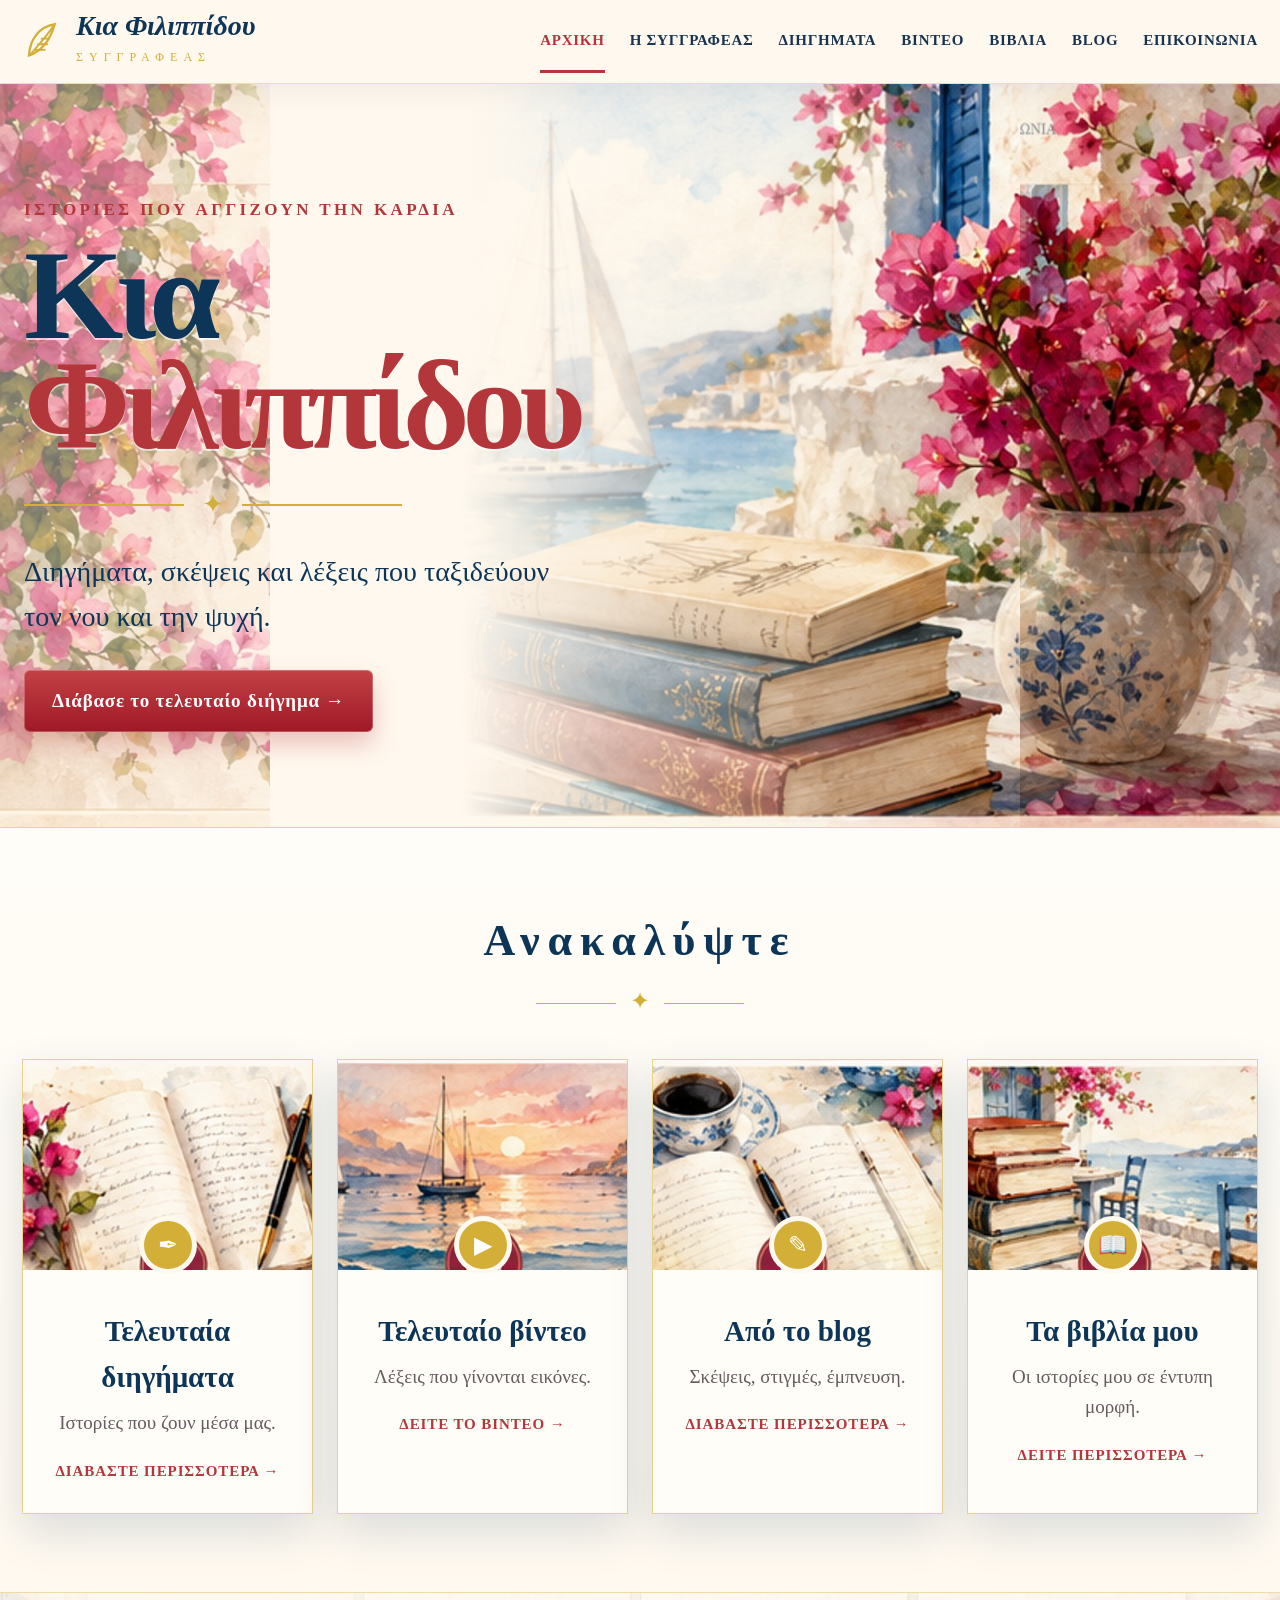
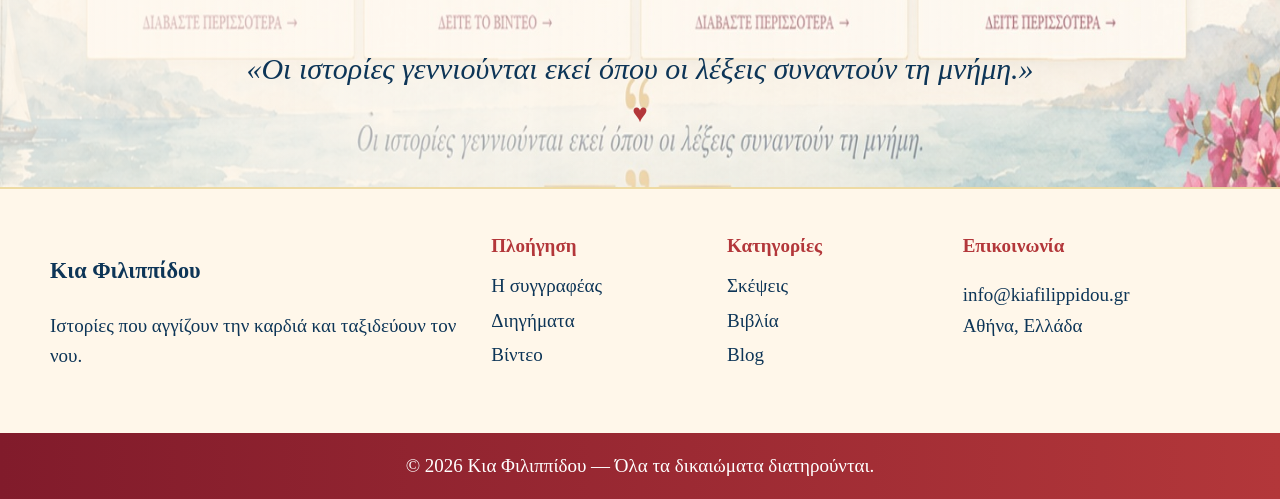
==== commit 3b53732d: "Add files via upload" ====
--- a/index.html
+++ b/index.html
@@ -1,66 +1 @@
-<!doctype html>
-<html lang="el">
-<head>
-  <meta charset="utf-8">
-  <meta name="viewport" content="width=device-width, initial-scale=1">
-  <title>Κια Φιλιππίδου | Συγγραφέας</title>
-  <link rel="stylesheet" href="assets/css/style.css">
-  <script defer src="assets/js/main.js"></script>
-</head>
-<body>
-<header class="topbar">
-  <a class="brand" href="index.html"><img src="assets/icons/feather.svg" alt=""><span><b>Κια Φιλιππίδου</b><em>Συγγραφέας</em></span></a>
-  <button class="menu" aria-label="Άνοιγμα μενού">☰</button>
-  <nav>
-    <a class="active" href="index.html">Αρχική</a>
-    <a href="author.html">Η συγγραφέας</a>
-    <a href="stories.html">Διηγήματα</a>
-    <a href="videos.html">Βίντεο</a>
-    <a href="books.html">Βιβλία</a>
-    <a href="blog.html">Blog</a>
-    <a href="contact.html">Επικοινωνία</a>
-  </nav>
-</header>
-
-<section class="hero">
-  <div class="hero-bg"></div>
-  <img class="boug boug-left" src="assets/images/decorations/bougainvillea.svg" alt="">
-  <img class="boug boug-right" src="assets/images/decorations/bougainvillea.svg" alt="">
-  <div class="hero-text">
-    <p class="eyebrow">Ιστορίες που αγγίζουν την καρδιά</p>
-    <h1>Κια<br><span>Φιλιππίδου</span></h1>
-    <div class="ornament">✦</div>
-    <p class="lead">Ιστορίες που ταξιδεύουν τον νου και την ψυχή.</p>
-    <a class="btn" href="story-1.html">Διάβασε το τελευταίο διήγημα →</a>
-  </div>
-</section>
-
-<main class="page-bg">
-  <section class="discover">
-    <h2>Ανακαλύψτε</h2>
-    <div class="gold-line">✦</div>
-    <div class="cards">
-      <article class="card"><img src="assets/images/cards/card-stories.svg" alt=""><div><h3>Τελευταία διηγήματα</h3><p>Ιστορίες που ζουν μέσα μας.</p><a href="stories.html">Διαβάστε περισσότερα →</a></div></article>
-      <article class="card"><img src="assets/images/cards/card-video.svg" alt=""><div><h3>Τελευταίο βίντεο</h3><p>Λέξεις που γίνονται εικόνες.</p><a href="videos.html">Δείτε το βίντεο →</a></div></article>
-      <article class="card"><img src="assets/images/cards/card-blog.svg" alt=""><div><h3>Από το blog</h3><p>Σκέψεις, στιγμές, έμπνευση.</p><a href="blog.html">Διαβάστε περισσότερα →</a></div></article>
-      <article class="card"><img src="assets/images/cards/card-books.svg" alt=""><div><h3>Τα βιβλία μου</h3><p>Οι ιστορίες μου σε έντυπη μορφή.</p><a href="books.html">Δείτε περισσότερα →</a></div></article>
-    </div>
-  </section>
-
-  <section class="quote">
-    <img src="assets/images/decorations/sailboat.svg" alt="">
-    <p>«Οι ιστορίες γεννιούνται εκεί όπου οι λέξεις συναντούν τη μνήμη.»</p>
-    <span>♥</span>
-  </section>
-</main>
-
-<footer>
-  <div class="footer-inner">
-    <div><img class="footer-feather" src="assets/icons/feather.svg" alt=""><h3>Κια Φιλιππίδου</h3><p>Ιστορίες που αγγίζουν την καρδιά και ταξιδεύουν τον νου.</p></div>
-    <div><h4>Πλοήγηση</h4><a href="author.html">Η συγγραφέας</a><a href="stories.html">Διηγήματα</a><a href="videos.html">Βίντεο</a></div>
-    <div><h4>Επικοινωνία</h4><p>info@kiafilippidou.gr<br>Αθήνα, Ελλάδα</p></div>
-  </div>
-  <small>© 2026 Κια Φιλιππίδου — Όλα τα δικαιώματα διατηρούνται.</small>
-</footer>
-</body>
-</html>
+<!doctype html><html lang="el"><head><meta charset="utf-8"><meta name="viewport" content="width=device-width,initial-scale=1"><title>Κια Φιλιππίδου | Συγγραφέας</title><link rel="stylesheet" href="style.css"><script defer src="script.js"></script></head><body><header class="topbar"><div class="nav-inner"><a class="brand" href="index.html"><img src="assets/icons/feather.svg" alt=""><span><b>Κια Φιλιππίδου</b><em>Συγγραφέας</em></span></a><button class="menu" aria-label="Άνοιγμα μενού">☰</button><nav class="nav"><a class="active" href="index.html">Αρχική</a><a class="" href="author.html">Η συγγραφέας</a><a class="" href="stories.html">Διηγήματα</a><a class="" href="videos.html">Βίντεο</a><a class="" href="books.html">Βιβλία</a><a class="" href="blog.html">Blog</a><a class="" href="contact.html">Επικοινωνία</a></nav></div></header><section class="hero"><div class="hero-text"><p class="eyebrow">Ιστορίες που αγγίζουν την καρδιά</p><h1>Κια<br><span>Φιλιππίδου</span></h1><div class="ornament">✦</div><p class="lead">Διηγήματα, σκέψεις και λέξεις που ταξιδεύουν τον νου και την ψυχή.</p><a class="btn" href="story-1.html">Διάβασε το τελευταίο διήγημα →</a></div></section><main class="page-bg"><section class="section"><div class="container"><h2 class="section-title">Ανακαλύψτε</h2><div class="gold-line">✦</div><div class="cards"><article class="card"><img src="assets/images/cards/story-card.jpg" alt=""><div class="card-icon">✒</div><div class="card-body"><h3>Τελευταία διηγήματα</h3><p>Ιστορίες που ζουν μέσα μας.</p><a class="text-link" href="stories.html">Διαβάστε περισσότερα →</a></div></article><article class="card"><img src="assets/images/cards/video-card.jpg" alt=""><div class="card-icon">▶</div><div class="card-body"><h3>Τελευταίο βίντεο</h3><p>Λέξεις που γίνονται εικόνες.</p><a class="text-link" href="videos.html">Δείτε το βίντεο →</a></div></article><article class="card"><img src="assets/images/cards/blog-card.jpg" alt=""><div class="card-icon">✎</div><div class="card-body"><h3>Από το blog</h3><p>Σκέψεις, στιγμές, έμπνευση.</p><a class="text-link" href="blog.html">Διαβάστε περισσότερα →</a></div></article><article class="card"><img src="assets/images/cards/books-card.jpg" alt=""><div class="card-icon">📖</div><div class="card-body"><h3>Τα βιβλία μου</h3><p>Οι ιστορίες μου σε έντυπη μορφή.</p><a class="text-link" href="books.html">Δείτε περισσότερα →</a></div></article></div></div></section><section class="quote"><p>«Οι ιστορίες γεννιούνται εκεί όπου οι λέξεις συναντούν τη μνήμη.»</p><div class="heart">♥</div></section></main><div class="footer-top"><div class="footer-grid"><div><h3>Κια Φιλιππίδου</h3><p>Ιστορίες που αγγίζουν την καρδιά και ταξιδεύουν τον νου.</p></div><div><h4>Πλοήγηση</h4><a href="author.html">Η συγγραφέας</a><a href="stories.html">Διηγήματα</a><a href="videos.html">Βίντεο</a></div><div><h4>Κατηγορίες</h4><a href="stories.html">Σκέψεις</a><a href="books.html">Βιβλία</a><a href="blog.html">Blog</a></div><div><h4>Επικοινωνία</h4><p>info@kiafilippidou.gr<br>Αθήνα, Ελλάδα</p></div></div></div><footer class="site-footer">© 2026 Κια Φιλιππίδου — Όλα τα δικαιώματα διατηρούνται.</footer></body></html>
--- a/style.css
+++ b/style.css
@@ -0,0 +1,6 @@
+
+:root{--blue:#0d3557;--burg:#b3373a;--gold:#d4af37;--cream:#fff8ee;--paper:#fffdf8;--ink:#17334f;--rose:#f7d7dc;--shadow:0 18px 42px rgba(13,53,87,.15)}
+*{box-sizing:border-box}html{scroll-behavior:smooth}body{margin:0;background:var(--cream);color:var(--ink);font-family:Georgia,'Times New Roman',serif;font-size:19px;line-height:1.6}a{text-decoration:none;color:inherit}img{max-width:100%;display:block}.topbar{position:sticky;top:0;z-index:100;background:rgba(255,248,238,.96);backdrop-filter:blur(8px);border-bottom:1px solid rgba(212,175,55,.35);box-shadow:0 8px 26px rgba(13,53,87,.06)}.nav-inner{max-width:1320px;margin:auto;padding:10px 22px;display:flex;justify-content:space-between;align-items:center;gap:22px}.brand{display:flex;align-items:center;gap:12px;color:var(--blue)}.brand img{width:42px;height:42px}.brand b{font-size:28px;font-style:italic;display:block;line-height:1}.brand em{font-size:12px;letter-spacing:6px;color:var(--gold);font-style:normal;text-transform:uppercase}.nav{display:flex;gap:25px;align-items:center;font-size:15px;font-weight:700;letter-spacing:.05em;text-transform:uppercase}.nav a{padding:18px 0;border-bottom:3px solid transparent}.nav a.active,.nav a:hover{color:var(--burg);border-bottom-color:var(--burg)}.menu{display:none;background:none;border:1px solid var(--gold);padding:8px 11px;border-radius:5px;color:var(--blue)}
+.hero{position:relative;min-height:690px;overflow:hidden;background:linear-gradient(90deg,#fff8ee 0%,#fff8ee 36%,rgba(255,248,238,.4) 55%,rgba(255,248,238,0) 75%),url('assets/images/hero/hero-scene.jpg') right center/auto 100% no-repeat;border-bottom:1px solid rgba(212,175,55,.5)}.hero::before{content:"";position:absolute;left:0;top:0;bottom:0;width:270px;background:url('assets/images/decorations/bougainvillea-left.jpg') left top/cover no-repeat;opacity:.55;mix-blend-mode:multiply}.hero::after{content:"";position:absolute;right:0;top:0;bottom:0;width:260px;background:url('assets/images/decorations/bougainvillea-right.jpg') right top/cover no-repeat;opacity:.42;mix-blend-mode:multiply}.hero-text{position:relative;z-index:2;max-width:1320px;margin:auto;padding:95px 24px}.eyebrow{font-size:17px;font-weight:700;letter-spacing:.2em;color:var(--burg);text-transform:uppercase}.hero h1{margin:12px 0 16px;color:var(--blue);font-size:clamp(72px,10vw,145px);line-height:.86;letter-spacing:-.055em;text-shadow:0 2px 0 rgba(255,255,255,.65)}.hero h1 span{color:var(--burg)}.ornament{display:flex;align-items:center;gap:18px;color:var(--gold);margin:24px 0;font-size:26px}.ornament::before,.ornament::after{content:"";height:2px;width:160px;background:var(--gold)}.lead{font-size:28px;max-width:560px;margin:0 0 30px;color:var(--blue)}.btn{display:inline-block;background:linear-gradient(180deg,#c34245,#9f1827);color:white;padding:16px 28px;border-radius:6px;font-weight:700;letter-spacing:.04em;box-shadow:0 12px 24px rgba(179,55,58,.28),inset 0 0 0 1px rgba(255,255,255,.25)}.btn:hover{transform:translateY(-2px)}
+.page-bg{background:linear-gradient(180deg,rgba(255,253,248,.96),rgba(255,248,238,.9)),url('assets/images/decorations/watercolor-sea.jpg') bottom center/100% auto no-repeat}.section{padding:78px 22px}.container{max-width:1240px;margin:auto}.section-title{text-align:center;font-size:44px;letter-spacing:.18em;color:var(--blue);margin:0}.gold-line{text-align:center;color:var(--gold);font-size:24px;margin:6px 0 38px}.gold-line::before,.gold-line::after{content:"";display:inline-block;width:80px;height:1px;background:var(--gold);vertical-align:middle;margin:0 14px}.cards{display:grid;grid-template-columns:repeat(4,1fr);gap:24px}.card{position:relative;overflow:hidden;background:var(--paper);border:1px solid rgba(212,175,55,.55);box-shadow:var(--shadow);text-align:center;transition:.25s}.card:hover{transform:translateY(-6px)}.card img{width:100%;height:210px;object-fit:cover}.card-icon{position:absolute;top:185px;left:50%;transform:translate(-50%,-50%);width:58px;height:58px;border-radius:50%;background:var(--gold);display:grid;place-items:center;color:white;border:5px solid rgba(255,253,248,.95);font-size:24px}.card-body{padding:38px 20px 28px}.card h3{margin:0 0 8px;color:var(--blue);font-size:29px}.card p{margin:0 0 16px;color:#655b60}.text-link{color:var(--burg);font-weight:700;font-size:15px;letter-spacing:.06em;text-transform:uppercase}.quote{padding:52px 22px;text-align:center;background:linear-gradient(90deg,rgba(255,248,238,.8),rgba(255,248,238,.35)),url('assets/images/decorations/watercolor-sea.jpg') center/cover no-repeat;border-top:1px solid rgba(212,175,55,.4);border-bottom:1px solid rgba(212,175,55,.4)}.quote p{max-width:900px;margin:0 auto;color:var(--blue);font-size:30px;font-style:italic}.quote .heart{color:var(--burg);font-size:26px}.footer-top{background:#fff7ea;border-top:1px solid rgba(212,175,55,.4);padding:42px 22px}.footer-grid{max-width:1180px;margin:auto;display:grid;grid-template-columns:2fr 1fr 1fr 1.3fr;gap:30px;color:var(--blue)}.footer-grid h4{margin:0 0 10px;color:var(--burg)}.footer-grid a{display:block;margin:4px 0}.site-footer{background:linear-gradient(90deg,#811b2b,#b3373a);color:white;text-align:center;padding:18px}.page-hero{padding:88px 22px 60px;background:linear-gradient(180deg,#fff8ee,#fffdf8);text-align:center;border-bottom:1px solid rgba(212,175,55,.4)}.page-hero h1{font-size:86px;line-height:1;margin:0;color:var(--blue)}.page-hero p{font-size:25px;margin:8px 0 0;color:var(--burg)}.content{padding:70px 22px}.content-card{max-width:930px;margin:auto;background:rgba(255,255,255,.94);border:1px solid rgba(212,175,55,.45);box-shadow:var(--shadow);padding:38px}.two-col{display:grid;grid-template-columns:1fr 1fr;gap:32px}.books-grid{display:grid;grid-template-columns:repeat(3,1fr);gap:34px;align-items:start}.book{background:white;border:1px solid rgba(212,175,55,.5);box-shadow:var(--shadow);padding:18px;text-align:center}.book img{height:560px;width:100%;object-fit:contain;background:#f1efea}.book h3{font-size:27px;color:var(--blue);margin:18px 0 4px}.placeholder{min-height:260px;border:1px dashed var(--gold);display:grid;place-items:center;color:var(--blue);font-size:28px;background:#fffdf8}
+@media(max-width:960px){.nav-inner{flex-wrap:wrap}.menu{display:block}.nav{display:none;width:100%;flex-direction:column;align-items:flex-start;gap:6px}.nav.open{display:flex}.hero{min-height:650px;background:linear-gradient(90deg,rgba(255,248,238,.95),rgba(255,248,238,.74)),url('assets/images/hero/hero-scene.jpg') center/cover no-repeat}.hero::before,.hero::after{opacity:.22}.hero h1{font-size:72px}.lead{font-size:22px}.cards,.books-grid,.two-col,.footer-grid{grid-template-columns:1fr}.page-hero h1{font-size:54px}.card img{height:245px}.book img{height:auto}.brand b{font-size:24px}}
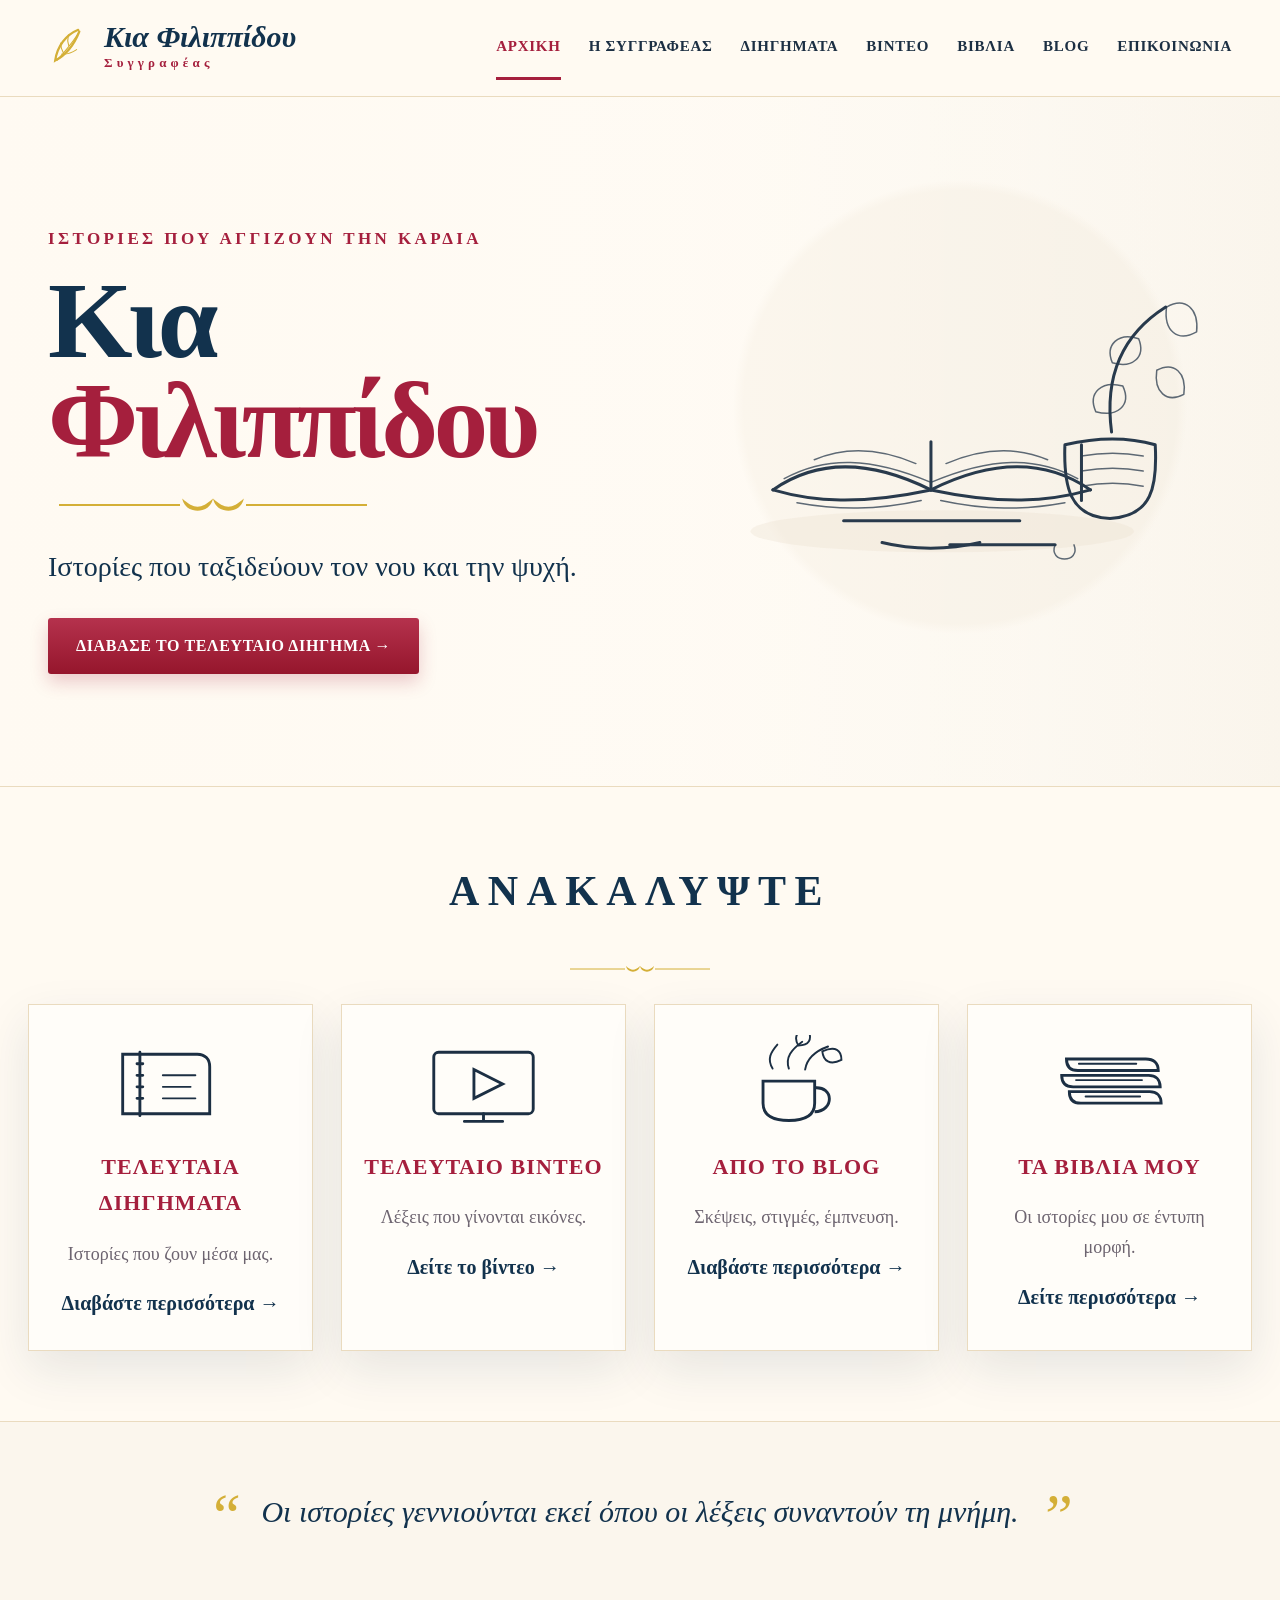
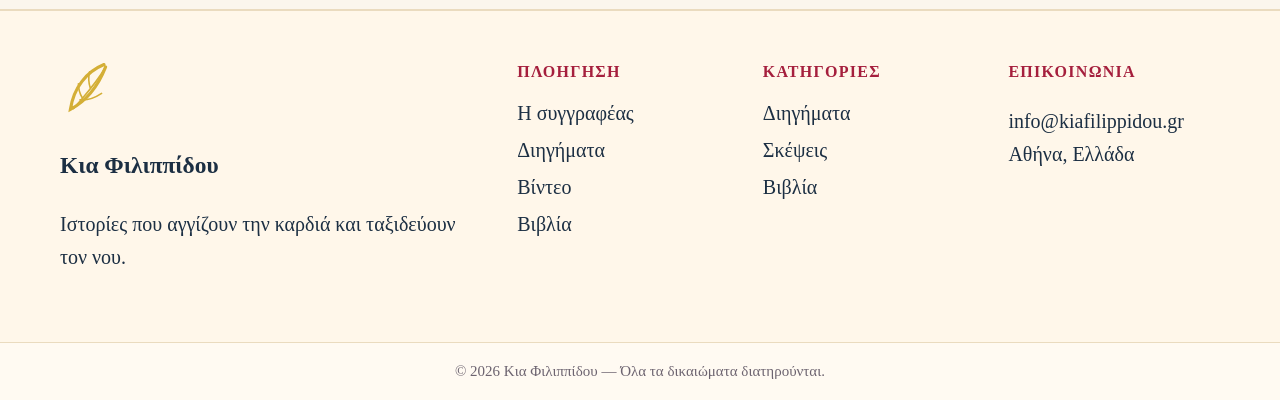
==== commit 4284212a: "Add files via upload" ====
--- a/index.html
+++ b/index.html
@@ -1 +1,6 @@
-<!doctype html><html lang="el"><head><meta charset="utf-8"><meta name="viewport" content="width=device-width,initial-scale=1"><title>Κια Φιλιππίδου | Συγγραφέας</title><link rel="stylesheet" href="style.css"><script defer src="script.js"></script></head><body><header class="topbar"><div class="nav-inner"><a class="brand" href="index.html"><img src="assets/icons/feather.svg" alt=""><span><b>Κια Φιλιππίδου</b><em>Συγγραφέας</em></span></a><button class="menu" aria-label="Άνοιγμα μενού">☰</button><nav class="nav"><a class="active" href="index.html">Αρχική</a><a class="" href="author.html">Η συγγραφέας</a><a class="" href="stories.html">Διηγήματα</a><a class="" href="videos.html">Βίντεο</a><a class="" href="books.html">Βιβλία</a><a class="" href="blog.html">Blog</a><a class="" href="contact.html">Επικοινωνία</a></nav></div></header><section class="hero"><div class="hero-text"><p class="eyebrow">Ιστορίες που αγγίζουν την καρδιά</p><h1>Κια<br><span>Φιλιππίδου</span></h1><div class="ornament">✦</div><p class="lead">Διηγήματα, σκέψεις και λέξεις που ταξιδεύουν τον νου και την ψυχή.</p><a class="btn" href="story-1.html">Διάβασε το τελευταίο διήγημα →</a></div></section><main class="page-bg"><section class="section"><div class="container"><h2 class="section-title">Ανακαλύψτε</h2><div class="gold-line">✦</div><div class="cards"><article class="card"><img src="assets/images/cards/story-card.jpg" alt=""><div class="card-icon">✒</div><div class="card-body"><h3>Τελευταία διηγήματα</h3><p>Ιστορίες που ζουν μέσα μας.</p><a class="text-link" href="stories.html">Διαβάστε περισσότερα →</a></div></article><article class="card"><img src="assets/images/cards/video-card.jpg" alt=""><div class="card-icon">▶</div><div class="card-body"><h3>Τελευταίο βίντεο</h3><p>Λέξεις που γίνονται εικόνες.</p><a class="text-link" href="videos.html">Δείτε το βίντεο →</a></div></article><article class="card"><img src="assets/images/cards/blog-card.jpg" alt=""><div class="card-icon">✎</div><div class="card-body"><h3>Από το blog</h3><p>Σκέψεις, στιγμές, έμπνευση.</p><a class="text-link" href="blog.html">Διαβάστε περισσότερα →</a></div></article><article class="card"><img src="assets/images/cards/books-card.jpg" alt=""><div class="card-icon">📖</div><div class="card-body"><h3>Τα βιβλία μου</h3><p>Οι ιστορίες μου σε έντυπη μορφή.</p><a class="text-link" href="books.html">Δείτε περισσότερα →</a></div></article></div></div></section><section class="quote"><p>«Οι ιστορίες γεννιούνται εκεί όπου οι λέξεις συναντούν τη μνήμη.»</p><div class="heart">♥</div></section></main><div class="footer-top"><div class="footer-grid"><div><h3>Κια Φιλιππίδου</h3><p>Ιστορίες που αγγίζουν την καρδιά και ταξιδεύουν τον νου.</p></div><div><h4>Πλοήγηση</h4><a href="author.html">Η συγγραφέας</a><a href="stories.html">Διηγήματα</a><a href="videos.html">Βίντεο</a></div><div><h4>Κατηγορίες</h4><a href="stories.html">Σκέψεις</a><a href="books.html">Βιβλία</a><a href="blog.html">Blog</a></div><div><h4>Επικοινωνία</h4><p>info@kiafilippidou.gr<br>Αθήνα, Ελλάδα</p></div></div></div><footer class="site-footer">© 2026 Κια Φιλιππίδου — Όλα τα δικαιώματα διατηρούνται.</footer></body></html>+<!doctype html><html lang="el"><head><meta charset="utf-8"><meta name="viewport" content="width=device-width,initial-scale=1"><title>Κια Φιλιππίδου | Συγγραφέας</title><link rel="stylesheet" href="style.css"><script defer src="script.js"></script></head><body>
+<header class="topbar"><div class="nav-wrap"><a class="brand" href="index.html"><img src="assets/icons/feather.svg" alt=""><span><b>Κια Φιλιππίδου</b><em>Συγγραφέας</em></span></a><button class="menu" aria-label="Μενού">☰</button><nav class="nav"><a class="active" href="index.html">Αρχική</a><a href="author.html">Η συγγραφέας</a><a href="stories.html">Διηγήματα</a><a href="videos.html">Βίντεο</a><a href="books.html">Βιβλία</a><a href="blog.html">Blog</a><a href="contact.html">Επικοινωνία</a></nav></div></header>
+<section class="hero"><div class="hero-inner"><div><p class="eyebrow">Ιστορίες που αγγίζουν την καρδιά</p><h1>Κια<br><span>Φιλιππίδου</span></h1><img class="gold-divider" src="assets/decorations/gold-line.svg" alt=""><p class="lead">Ιστορίες που ταξιδεύουν τον νου και την ψυχή.</p><a class="btn" href="story-1.html">Διάβασε το τελευταίο διήγημα →</a></div><img class="hero-art" src="assets/decorations/hero-sketch.svg" alt="Σκίτσο με βιβλίο, πένα και φλιτζάνι"></div></section>
+<main><section class="section"><div class="container"><h2 class="section-title">Ανακαλύψτε</h2><img class="mini-divider" src="assets/decorations/gold-line.svg" alt=""><div class="cards"><article class="card"><img src="assets/decorations/notebook.svg" alt=""><h3>Τελευταία διηγήματα</h3><p>Ιστορίες που ζουν μέσα μας.</p><a href="stories.html">Διαβάστε περισσότερα →</a></article><article class="card"><img src="assets/decorations/video.svg" alt=""><h3>Τελευταίο βίντεο</h3><p>Λέξεις που γίνονται εικόνες.</p><a href="videos.html">Δείτε το βίντεο →</a></article><article class="card"><img src="assets/decorations/cup-vase.svg" alt=""><h3>Από το blog</h3><p>Σκέψεις, στιγμές, έμπνευση.</p><a href="blog.html">Διαβάστε περισσότερα →</a></article><article class="card"><img src="assets/decorations/books-stack.svg" alt=""><h3>Τα βιβλία μου</h3><p>Οι ιστορίες μου σε έντυπη μορφή.</p><a href="books.html">Δείτε περισσότερα →</a></article></div></div></section><section class="quote">Οι ιστορίες γεννιούνται εκεί όπου οι λέξεις συναντούν τη μνήμη.</section></main>
+<footer><div class="footer-top"><div class="footer-grid"><div class="footer-brand"><img src="assets/icons/feather.svg" alt=""><h3>Κια Φιλιππίδου</h3><p>Ιστορίες που αγγίζουν την καρδιά και ταξιδεύουν τον νου.</p></div><div><h4>Πλοήγηση</h4><a href="author.html">Η συγγραφέας</a><a href="stories.html">Διηγήματα</a><a href="videos.html">Βίντεο</a><a href="books.html">Βιβλία</a></div><div><h4>Κατηγορίες</h4><a href="stories.html">Διηγήματα</a><a href="blog.html">Σκέψεις</a><a href="books.html">Βιβλία</a></div><div><h4>Επικοινωνία</h4><p>info@kiafilippidou.gr<br>Αθήνα, Ελλάδα</p></div></div></div><div class="footer-bottom">© 2026 Κια Φιλιππίδου — Όλα τα δικαιώματα διατηρούνται.</div></footer>
+</body></html>
--- a/style.css
+++ b/style.css
@@ -1,6 +1,4 @@
-
-:root{--blue:#0d3557;--burg:#b3373a;--gold:#d4af37;--cream:#fff8ee;--paper:#fffdf8;--ink:#17334f;--rose:#f7d7dc;--shadow:0 18px 42px rgba(13,53,87,.15)}
-*{box-sizing:border-box}html{scroll-behavior:smooth}body{margin:0;background:var(--cream);color:var(--ink);font-family:Georgia,'Times New Roman',serif;font-size:19px;line-height:1.6}a{text-decoration:none;color:inherit}img{max-width:100%;display:block}.topbar{position:sticky;top:0;z-index:100;background:rgba(255,248,238,.96);backdrop-filter:blur(8px);border-bottom:1px solid rgba(212,175,55,.35);box-shadow:0 8px 26px rgba(13,53,87,.06)}.nav-inner{max-width:1320px;margin:auto;padding:10px 22px;display:flex;justify-content:space-between;align-items:center;gap:22px}.brand{display:flex;align-items:center;gap:12px;color:var(--blue)}.brand img{width:42px;height:42px}.brand b{font-size:28px;font-style:italic;display:block;line-height:1}.brand em{font-size:12px;letter-spacing:6px;color:var(--gold);font-style:normal;text-transform:uppercase}.nav{display:flex;gap:25px;align-items:center;font-size:15px;font-weight:700;letter-spacing:.05em;text-transform:uppercase}.nav a{padding:18px 0;border-bottom:3px solid transparent}.nav a.active,.nav a:hover{color:var(--burg);border-bottom-color:var(--burg)}.menu{display:none;background:none;border:1px solid var(--gold);padding:8px 11px;border-radius:5px;color:var(--blue)}
-.hero{position:relative;min-height:690px;overflow:hidden;background:linear-gradient(90deg,#fff8ee 0%,#fff8ee 36%,rgba(255,248,238,.4) 55%,rgba(255,248,238,0) 75%),url('assets/images/hero/hero-scene.jpg') right center/auto 100% no-repeat;border-bottom:1px solid rgba(212,175,55,.5)}.hero::before{content:"";position:absolute;left:0;top:0;bottom:0;width:270px;background:url('assets/images/decorations/bougainvillea-left.jpg') left top/cover no-repeat;opacity:.55;mix-blend-mode:multiply}.hero::after{content:"";position:absolute;right:0;top:0;bottom:0;width:260px;background:url('assets/images/decorations/bougainvillea-right.jpg') right top/cover no-repeat;opacity:.42;mix-blend-mode:multiply}.hero-text{position:relative;z-index:2;max-width:1320px;margin:auto;padding:95px 24px}.eyebrow{font-size:17px;font-weight:700;letter-spacing:.2em;color:var(--burg);text-transform:uppercase}.hero h1{margin:12px 0 16px;color:var(--blue);font-size:clamp(72px,10vw,145px);line-height:.86;letter-spacing:-.055em;text-shadow:0 2px 0 rgba(255,255,255,.65)}.hero h1 span{color:var(--burg)}.ornament{display:flex;align-items:center;gap:18px;color:var(--gold);margin:24px 0;font-size:26px}.ornament::before,.ornament::after{content:"";height:2px;width:160px;background:var(--gold)}.lead{font-size:28px;max-width:560px;margin:0 0 30px;color:var(--blue)}.btn{display:inline-block;background:linear-gradient(180deg,#c34245,#9f1827);color:white;padding:16px 28px;border-radius:6px;font-weight:700;letter-spacing:.04em;box-shadow:0 12px 24px rgba(179,55,58,.28),inset 0 0 0 1px rgba(255,255,255,.25)}.btn:hover{transform:translateY(-2px)}
-.page-bg{background:linear-gradient(180deg,rgba(255,253,248,.96),rgba(255,248,238,.9)),url('assets/images/decorations/watercolor-sea.jpg') bottom center/100% auto no-repeat}.section{padding:78px 22px}.container{max-width:1240px;margin:auto}.section-title{text-align:center;font-size:44px;letter-spacing:.18em;color:var(--blue);margin:0}.gold-line{text-align:center;color:var(--gold);font-size:24px;margin:6px 0 38px}.gold-line::before,.gold-line::after{content:"";display:inline-block;width:80px;height:1px;background:var(--gold);vertical-align:middle;margin:0 14px}.cards{display:grid;grid-template-columns:repeat(4,1fr);gap:24px}.card{position:relative;overflow:hidden;background:var(--paper);border:1px solid rgba(212,175,55,.55);box-shadow:var(--shadow);text-align:center;transition:.25s}.card:hover{transform:translateY(-6px)}.card img{width:100%;height:210px;object-fit:cover}.card-icon{position:absolute;top:185px;left:50%;transform:translate(-50%,-50%);width:58px;height:58px;border-radius:50%;background:var(--gold);display:grid;place-items:center;color:white;border:5px solid rgba(255,253,248,.95);font-size:24px}.card-body{padding:38px 20px 28px}.card h3{margin:0 0 8px;color:var(--blue);font-size:29px}.card p{margin:0 0 16px;color:#655b60}.text-link{color:var(--burg);font-weight:700;font-size:15px;letter-spacing:.06em;text-transform:uppercase}.quote{padding:52px 22px;text-align:center;background:linear-gradient(90deg,rgba(255,248,238,.8),rgba(255,248,238,.35)),url('assets/images/decorations/watercolor-sea.jpg') center/cover no-repeat;border-top:1px solid rgba(212,175,55,.4);border-bottom:1px solid rgba(212,175,55,.4)}.quote p{max-width:900px;margin:0 auto;color:var(--blue);font-size:30px;font-style:italic}.quote .heart{color:var(--burg);font-size:26px}.footer-top{background:#fff7ea;border-top:1px solid rgba(212,175,55,.4);padding:42px 22px}.footer-grid{max-width:1180px;margin:auto;display:grid;grid-template-columns:2fr 1fr 1fr 1.3fr;gap:30px;color:var(--blue)}.footer-grid h4{margin:0 0 10px;color:var(--burg)}.footer-grid a{display:block;margin:4px 0}.site-footer{background:linear-gradient(90deg,#811b2b,#b3373a);color:white;text-align:center;padding:18px}.page-hero{padding:88px 22px 60px;background:linear-gradient(180deg,#fff8ee,#fffdf8);text-align:center;border-bottom:1px solid rgba(212,175,55,.4)}.page-hero h1{font-size:86px;line-height:1;margin:0;color:var(--blue)}.page-hero p{font-size:25px;margin:8px 0 0;color:var(--burg)}.content{padding:70px 22px}.content-card{max-width:930px;margin:auto;background:rgba(255,255,255,.94);border:1px solid rgba(212,175,55,.45);box-shadow:var(--shadow);padding:38px}.two-col{display:grid;grid-template-columns:1fr 1fr;gap:32px}.books-grid{display:grid;grid-template-columns:repeat(3,1fr);gap:34px;align-items:start}.book{background:white;border:1px solid rgba(212,175,55,.5);box-shadow:var(--shadow);padding:18px;text-align:center}.book img{height:560px;width:100%;object-fit:contain;background:#f1efea}.book h3{font-size:27px;color:var(--blue);margin:18px 0 4px}.placeholder{min-height:260px;border:1px dashed var(--gold);display:grid;place-items:center;color:var(--blue);font-size:28px;background:#fffdf8}
-@media(max-width:960px){.nav-inner{flex-wrap:wrap}.menu{display:block}.nav{display:none;width:100%;flex-direction:column;align-items:flex-start;gap:6px}.nav.open{display:flex}.hero{min-height:650px;background:linear-gradient(90deg,rgba(255,248,238,.95),rgba(255,248,238,.74)),url('assets/images/hero/hero-scene.jpg') center/cover no-repeat}.hero::before,.hero::after{opacity:.22}.hero h1{font-size:72px}.lead{font-size:22px}.cards,.books-grid,.two-col,.footer-grid{grid-template-columns:1fr}.page-hero h1{font-size:54px}.card img{height:245px}.book img{height:auto}.brand b{font-size:24px}}
+:root{
+  --blue:#12324d; --burg:#a51f3d; --gold:#d4af37; --cream:#fffaf2; --paper:#fffdf9; --ink:#1c2f43; --muted:#6d6470; --line:#eadbbf; --shadow:0 18px 45px rgba(18,50,77,.10);
+}
+*{box-sizing:border-box} html{scroll-behavior:smooth} body{margin:0;background:var(--cream);color:var(--ink);font-family:Georgia,'Times New Roman',serif;font-size:20px;line-height:1.65} a{text-decoration:none;color:inherit} img{max-width:100%;display:block}.topbar{position:sticky;top:0;z-index:50;background:rgba(255,250,242,.96);border-bottom:1px solid var(--line);backdrop-filter:blur(10px)}.nav-wrap{max-width:1240px;margin:auto;padding:16px 28px;display:flex;align-items:center;justify-content:space-between;gap:24px}.brand{display:flex;align-items:center;gap:12px;color:var(--blue)}.brand img{width:44px}.brand b{display:block;font-size:30px;font-style:italic;line-height:1}.brand em{display:block;color:var(--burg);font-style:normal;letter-spacing:.32em;font-size:13px;font-weight:700}.nav{display:flex;gap:28px;align-items:center;font-size:15px;font-weight:700;text-transform:uppercase;letter-spacing:.05em}.nav a{padding:18px 0;border-bottom:3px solid transparent}.nav a.active,.nav a:hover{color:var(--burg);border-bottom-color:var(--burg)}.menu{display:none;background:white;border:1px solid var(--line);border-radius:8px;font-size:24px;color:var(--blue);padding:6px 12px}.hero{min-height:690px;display:flex;align-items:center;border-bottom:1px solid var(--line);background:radial-gradient(circle at 75% 45%,#f5efe4 0 21%,transparent 22%),linear-gradient(90deg,#fffaf2 0%,#fffdf9 45%,#f9f4eb 100%);position:relative;overflow:hidden}.hero:before{content:"";position:absolute;inset:0;background:linear-gradient(90deg,rgba(255,250,242,.92),rgba(255,250,242,.72),rgba(255,250,242,.15));z-index:1}.hero-inner{position:relative;z-index:2;max-width:1240px;margin:auto;width:100%;display:grid;grid-template-columns:1fr 1fr;gap:40px;align-items:center;padding:60px 28px}.eyebrow{color:var(--burg);font-size:17px;font-weight:700;text-transform:uppercase;letter-spacing:.2em}.hero h1{font-size:clamp(76px,8.5vw,132px);line-height:.92;margin:18px 0;color:var(--blue);letter-spacing:-.04em}.hero h1 span{color:var(--burg)}.gold-divider{width:330px;max-width:100%;margin:22px 0}.hero .lead{font-size:28px;max-width:620px;color:var(--blue);margin:28px 0}.btn{display:inline-block;background:linear-gradient(180deg,#b5324d,#95162c);color:white;padding:15px 28px;border-radius:3px;box-shadow:0 8px 18px rgba(165,31,61,.22);font-weight:700;font-size:16px;text-transform:uppercase;letter-spacing:.04em}.btn:hover{transform:translateY(-2px)}.btn.secondary{background:transparent;color:var(--burg);border:1px solid var(--burg);box-shadow:none}.hero-art{opacity:.94}.section{padding:70px 28px}.section-title{text-align:center;margin:0 0 38px;color:var(--blue);font-size:42px;letter-spacing:.20em;text-transform:uppercase}.mini-divider{margin:0 auto 30px;width:150px}.container{max-width:1240px;margin:auto}.cards{display:grid;grid-template-columns:repeat(4,1fr);gap:28px}.card{background:var(--paper);border:1px solid var(--line);box-shadow:var(--shadow);text-align:center;padding:30px 22px;transition:.25s}.card:hover{transform:translateY(-6px)}.card img{height:96px;margin:0 auto 18px}.card h3{font-size:22px;color:var(--burg);text-transform:uppercase;letter-spacing:.05em;margin:10px 0}.card p{font-size:18px;color:var(--muted)}.card a{font-weight:700;color:var(--blue)}.quote{background:#fbf6ed;border-top:1px solid var(--line);border-bottom:1px solid var(--line);text-align:center;padding:42px 28px;color:var(--blue);font-size:30px;font-style:italic}.quote:before,.quote:after{content:'“';color:var(--gold);font-size:62px;vertical-align:middle;margin:0 20px}.quote:after{content:'”'}.page-hero{background:#fffaf2;border-bottom:1px solid var(--line);text-align:center;padding:78px 28px}.page-hero h1{font-size:72px;color:var(--blue);margin:0}.page-hero p{font-size:24px;color:var(--burg);margin:12px 0 0}.content-card{background:var(--paper);border:1px solid var(--line);box-shadow:var(--shadow);padding:34px;max-width:920px;margin:0 auto}.two-col{display:grid;grid-template-columns:1fr 1fr;gap:34px;align-items:start}.books-grid{display:grid;grid-template-columns:repeat(3,1fr);gap:32px}.book{background:#fff;border:1px solid var(--line);box-shadow:var(--shadow);padding:18px;text-align:center}.book img{width:100%;max-height:560px;object-fit:contain;background:#eee}.book h3{font-size:26px;color:var(--blue);margin:18px 0 4px}.list-grid{display:grid;grid-template-columns:repeat(3,1fr);gap:28px}.story-card{background:var(--paper);border:1px solid var(--line);box-shadow:var(--shadow);padding:28px}.story-card h3{color:var(--blue);font-size:28px;margin:0 0 8px}.badge{display:inline-block;color:var(--burg);font-size:13px;letter-spacing:.12em;font-weight:700;text-transform:uppercase}.video-box{aspect-ratio:16/9;background:#fff;border:1px solid var(--line);box-shadow:var(--shadow);display:grid;place-items:center;text-align:center;color:var(--blue);padding:25px}.contact-form{display:grid;gap:16px}.contact-form input,.contact-form textarea{font:inherit;border:1px solid var(--line);padding:14px;background:#fff}.contact-form button{border:0;cursor:pointer}.footer-top{background:#fff7ea;border-top:1px solid var(--line);padding:48px 28px}.footer-grid{max-width:1160px;margin:auto;display:grid;grid-template-columns:2fr 1fr 1fr 1fr;gap:34px}.footer-grid h4{margin:0 0 12px;color:var(--burg);text-transform:uppercase;font-size:16px;letter-spacing:.08em}.footer-grid a{display:block;margin:4px 0}.footer-brand img{width:64px}.footer-bottom{background:var(--cream);border-top:1px solid var(--line);text-align:center;padding:16px;font-size:15px;color:var(--muted)}@media(max-width:900px){body{font-size:18px}.nav-wrap{align-items:flex-start}.menu{display:block;margin-left:auto}.nav{display:none;width:100%;flex-direction:column;align-items:flex-start;gap:0}.nav.open{display:flex}.nav a{padding:10px 0}.hero-inner,.two-col,.cards,.books-grid,.list-grid,.footer-grid{grid-template-columns:1fr}.hero{min-height:auto}.hero h1{font-size:74px}.hero .lead{font-size:22px}.hero-art{max-width:520px;margin:auto}.page-hero h1{font-size:50px}.section-title{font-size:30px}.quote{font-size:24px}}
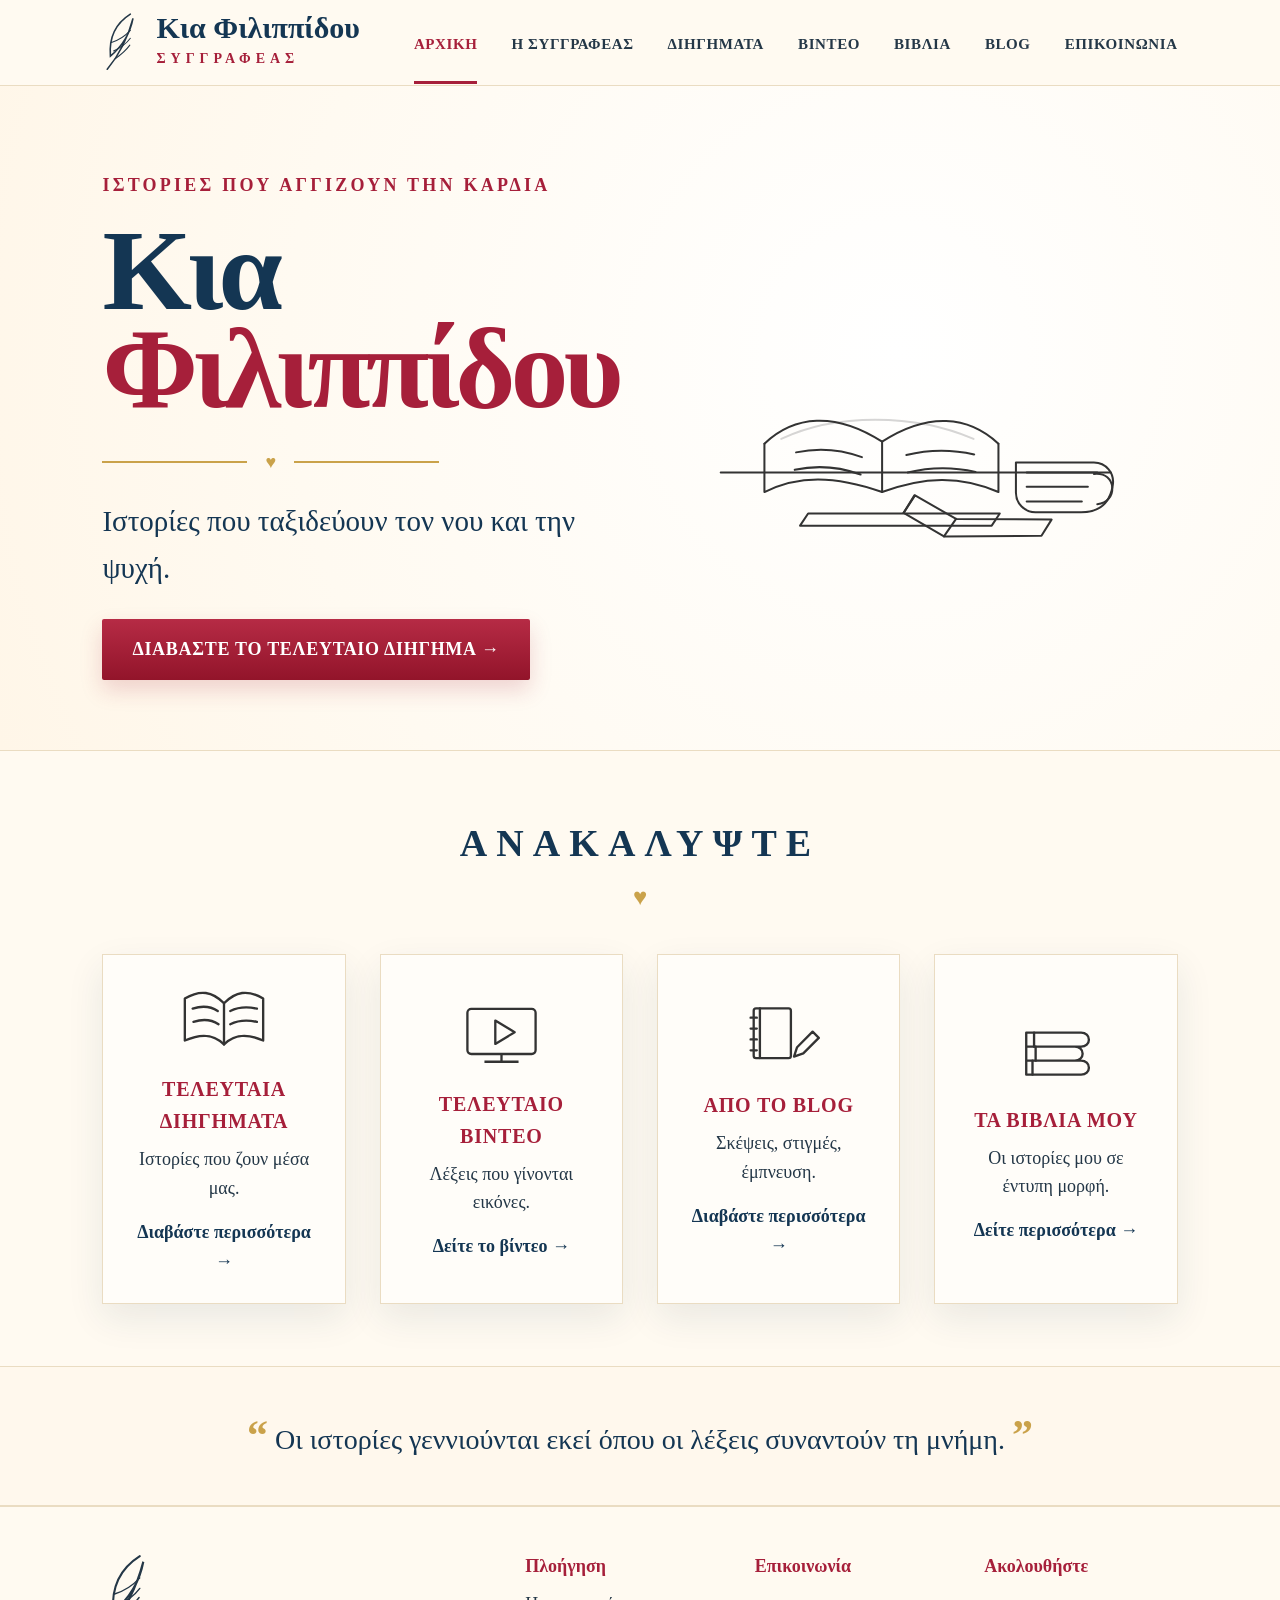
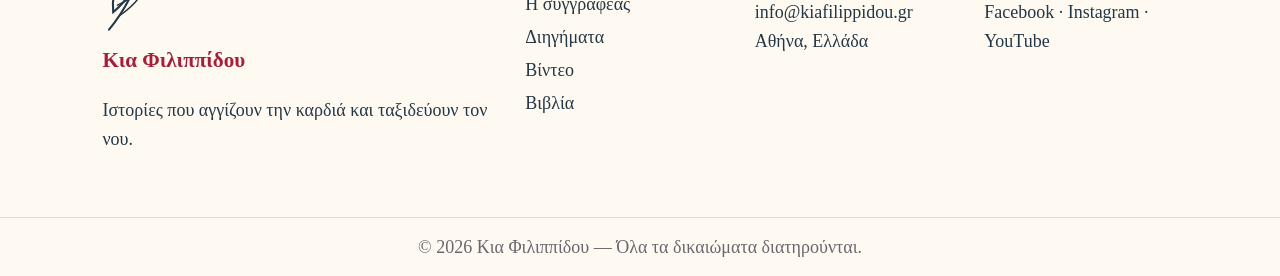
==== commit b75567e6: "Add files via upload" ====
--- a/index.html
+++ b/index.html
@@ -1,6 +1 @@
-<!doctype html><html lang="el"><head><meta charset="utf-8"><meta name="viewport" content="width=device-width,initial-scale=1"><title>Κια Φιλιππίδου | Συγγραφέας</title><link rel="stylesheet" href="style.css"><script defer src="script.js"></script></head><body>
-<header class="topbar"><div class="nav-wrap"><a class="brand" href="index.html"><img src="assets/icons/feather.svg" alt=""><span><b>Κια Φιλιππίδου</b><em>Συγγραφέας</em></span></a><button class="menu" aria-label="Μενού">☰</button><nav class="nav"><a class="active" href="index.html">Αρχική</a><a href="author.html">Η συγγραφέας</a><a href="stories.html">Διηγήματα</a><a href="videos.html">Βίντεο</a><a href="books.html">Βιβλία</a><a href="blog.html">Blog</a><a href="contact.html">Επικοινωνία</a></nav></div></header>
-<section class="hero"><div class="hero-inner"><div><p class="eyebrow">Ιστορίες που αγγίζουν την καρδιά</p><h1>Κια<br><span>Φιλιππίδου</span></h1><img class="gold-divider" src="assets/decorations/gold-line.svg" alt=""><p class="lead">Ιστορίες που ταξιδεύουν τον νου και την ψυχή.</p><a class="btn" href="story-1.html">Διάβασε το τελευταίο διήγημα →</a></div><img class="hero-art" src="assets/decorations/hero-sketch.svg" alt="Σκίτσο με βιβλίο, πένα και φλιτζάνι"></div></section>
-<main><section class="section"><div class="container"><h2 class="section-title">Ανακαλύψτε</h2><img class="mini-divider" src="assets/decorations/gold-line.svg" alt=""><div class="cards"><article class="card"><img src="assets/decorations/notebook.svg" alt=""><h3>Τελευταία διηγήματα</h3><p>Ιστορίες που ζουν μέσα μας.</p><a href="stories.html">Διαβάστε περισσότερα →</a></article><article class="card"><img src="assets/decorations/video.svg" alt=""><h3>Τελευταίο βίντεο</h3><p>Λέξεις που γίνονται εικόνες.</p><a href="videos.html">Δείτε το βίντεο →</a></article><article class="card"><img src="assets/decorations/cup-vase.svg" alt=""><h3>Από το blog</h3><p>Σκέψεις, στιγμές, έμπνευση.</p><a href="blog.html">Διαβάστε περισσότερα →</a></article><article class="card"><img src="assets/decorations/books-stack.svg" alt=""><h3>Τα βιβλία μου</h3><p>Οι ιστορίες μου σε έντυπη μορφή.</p><a href="books.html">Δείτε περισσότερα →</a></article></div></div></section><section class="quote">Οι ιστορίες γεννιούνται εκεί όπου οι λέξεις συναντούν τη μνήμη.</section></main>
-<footer><div class="footer-top"><div class="footer-grid"><div class="footer-brand"><img src="assets/icons/feather.svg" alt=""><h3>Κια Φιλιππίδου</h3><p>Ιστορίες που αγγίζουν την καρδιά και ταξιδεύουν τον νου.</p></div><div><h4>Πλοήγηση</h4><a href="author.html">Η συγγραφέας</a><a href="stories.html">Διηγήματα</a><a href="videos.html">Βίντεο</a><a href="books.html">Βιβλία</a></div><div><h4>Κατηγορίες</h4><a href="stories.html">Διηγήματα</a><a href="blog.html">Σκέψεις</a><a href="books.html">Βιβλία</a></div><div><h4>Επικοινωνία</h4><p>info@kiafilippidou.gr<br>Αθήνα, Ελλάδα</p></div></div></div><div class="footer-bottom">© 2026 Κια Φιλιππίδου — Όλα τα δικαιώματα διατηρούνται.</div></footer>
-</body></html>
+<!doctype html><html lang="el"><head><meta charset="utf-8"><meta name="viewport" content="width=device-width, initial-scale=1"><title>Κια Φιλιππίδου | Συγγραφέας</title><link rel="stylesheet" href="assets/css/style.css"><script defer src="assets/js/main.js"></script></head><body><header class="topbar"><a class="brand" href="index.html"><img src="assets/icons/feather.svg" alt=""><span><b>Κια Φιλιππίδου</b><em>Συγγραφέας</em></span></a><nav class="nav"><a class="active" href="index.html">Αρχική</a><a href="author.html">Η συγγραφέας</a><a href="stories.html">Διηγήματα</a><a href="videos.html">Βίντεο</a><a href="books.html">Βιβλία</a><a href="blog.html">Blog</a><a href="contact.html">Επικοινωνία</a></nav></header><section class="hero"><div><p class="eyebrow">Ιστορίες που αγγίζουν την καρδιά</p><h1>Κια<br><span>Φιλιππίδου</span></h1><div class="divider">♥</div><p class="lead">Ιστορίες που ταξιδεύουν τον νου και την ψυχή.</p><a class="btn" href="story-1.html">Διαβάστε το τελευταίο διήγημα →</a></div><div class="hero-art"><img src="assets/images/sketches/hero-desk.svg" alt="Σκίτσο με ανοιχτό βιβλίο, φλιτζάνι και μολύβι"></div></section><section class="section"><h2 class="section-title">Ανακαλύψτε</h2><div class="small-divider">♥</div><div class="cards"><article class="card"><img src="assets/images/sketches/open-book.svg" alt=""><h3>Τελευταία διηγήματα</h3><p>Ιστορίες που ζουν μέσα μας.</p><a href="stories.html">Διαβάστε περισσότερα →</a></article><article class="card"><img src="assets/images/sketches/video.svg" alt=""><h3>Τελευταίο βίντεο</h3><p>Λέξεις που γίνονται εικόνες.</p><a href="videos.html">Δείτε το βίντεο →</a></article><article class="card"><img src="assets/images/sketches/notebook.svg" alt=""><h3>Από το blog</h3><p>Σκέψεις, στιγμές, έμπνευση.</p><a href="blog.html">Διαβάστε περισσότερα →</a></article><article class="card"><img src="assets/images/sketches/books.svg" alt=""><h3>Τα βιβλία μου</h3><p>Οι ιστορίες μου σε έντυπη μορφή.</p><a href="books.html">Δείτε περισσότερα →</a></article></div></section><section class="quote"><b>“</b> Οι ιστορίες γεννιούνται εκεί όπου οι λέξεις συναντούν τη μνήμη. <b>”</b></section><footer class="site-footer"><div class="footer-inner"><div><img src="assets/icons/feather.svg" alt=""><h3>Κια Φιλιππίδου</h3><p>Ιστορίες που αγγίζουν την καρδιά και ταξιδεύουν τον νου.</p></div><div><h4>Πλοήγηση</h4><a href="author.html">Η συγγραφέας</a><a href="stories.html">Διηγήματα</a><a href="videos.html">Βίντεο</a><a href="books.html">Βιβλία</a></div><div><h4>Επικοινωνία</h4><p>info@kiafilippidou.gr<br>Αθήνα, Ελλάδα</p></div><div><h4>Ακολουθήστε</h4><p>Facebook · Instagram · YouTube</p></div></div><div class="copyright">© 2026 Κια Φιλιππίδου — Όλα τα δικαιώματα διατηρούνται.</div></footer></body></html>
--- a/assets/css/style.css
+++ b/assets/css/style.css
@@ -0,0 +1 @@
+:root{--blue:#143653;--burg:#a61f3a;--gold:#caa24a;--cream:#fffaf1;--paper:#fffdf9;--ink:#243747;--line:#eadcc2;--shadow:0 14px 35px rgba(20,54,83,.09)}*{box-sizing:border-box}body{margin:0;background:var(--cream);color:var(--ink);font-family:Georgia,'Times New Roman',serif;font-size:18px;line-height:1.6}a{text-decoration:none;color:inherit}.topbar{height:86px;background:rgba(255,250,241,.96);border-bottom:1px solid var(--line);display:flex;align-items:center;justify-content:space-between;padding:0 8vw;position:sticky;top:0;z-index:10}.brand{display:flex;align-items:center;gap:12px;color:var(--blue)}.brand img{width:42px}.brand b{display:block;font-size:30px;line-height:1}.brand em{font-style:normal;color:var(--burg);font-weight:700;letter-spacing:5px;text-transform:uppercase;font-size:14px}.nav{display:flex;gap:34px;font-weight:700;text-transform:uppercase;font-size:15px;letter-spacing:.04em}.nav a{padding:31px 0 25px;border-bottom:3px solid transparent}.nav a.active,.nav a:hover{color:var(--burg);border-bottom-color:var(--burg)}.menu{display:none}.hero{min-height:560px;padding:85px 8vw 70px;display:grid;grid-template-columns:1fr 1fr;align-items:center;border-bottom:1px solid var(--line);background:radial-gradient(circle at 70% 40%,#fff 0,#fffaf1 62%,#fff6e8 100%)}.eyebrow{color:var(--burg);font-weight:700;text-transform:uppercase;letter-spacing:.18em;margin:0 0 22px}.hero h1{font-size:clamp(74px,9vw,128px);line-height:.85;margin:0;color:var(--blue);letter-spacing:-.04em}.hero h1 span{color:var(--burg)}.divider{display:flex;align-items:center;gap:18px;margin:30px 0 22px;color:var(--gold)}.divider:before,.divider:after{content:"";width:145px;height:2px;background:var(--gold)}.hero .lead{font-size:29px;margin:0 0 28px;color:var(--blue)}.btn{background:linear-gradient(180deg,#b62b45,#92142a);color:#fff;padding:16px 30px;border-radius:2px;font-weight:700;text-transform:uppercase;letter-spacing:.04em;box-shadow:0 10px 22px rgba(166,31,58,.18);display:inline-block}.hero-art{display:flex;align-items:center;justify-content:center}.hero-art img{width:min(680px,100%)}.section{padding:62px 8vw}.section-title{text-align:center;color:var(--blue);font-size:38px;letter-spacing:.24em;text-transform:uppercase;margin:0}.small-divider{text-align:center;color:var(--gold);font-size:24px;margin:4px 0 38px}.cards{display:grid;grid-template-columns:repeat(4,1fr);gap:34px;max-width:1320px;margin:auto}.card{background:var(--paper);border:1px solid var(--line);box-shadow:var(--shadow);padding:28px;text-align:center;min-height:255px;display:flex;flex-direction:column;justify-content:center;align-items:center}.card img{height:70px;margin-bottom:20px}.card h3{margin:0 0 8px;color:var(--burg);font-size:20px;text-transform:uppercase;letter-spacing:.04em}.card p{margin:0 0 15px}.card a{font-weight:700;color:var(--blue)}.quote{border-top:1px solid var(--line);border-bottom:1px solid var(--line);background:#fff8ed;text-align:center;padding:35px 10vw;color:var(--blue);font-size:28px}.quote b{color:var(--gold);font-size:42px}.page-hero{padding:75px 8vw 55px;text-align:center;border-bottom:1px solid var(--line);background:#fffaf1}.page-hero h1{font-size:76px;margin:0;color:var(--blue)}.page-hero p{font-size:24px;color:var(--burg)}.content{padding:60px 8vw;max-width:1100px;margin:auto}.content-card{background:var(--paper);border:1px solid var(--line);box-shadow:var(--shadow);padding:36px}.book-grid{display:grid;grid-template-columns:repeat(3,1fr);gap:36px}.book{background:#fff;border:1px solid var(--line);box-shadow:var(--shadow);padding:18px;text-align:center}.book img{width:100%;height:520px;object-fit:contain;background:#f6f1e9}.site-footer{border-top:1px solid var(--line);background:#fffaf1}.footer-inner{padding:45px 8vw;display:grid;grid-template-columns:2fr 1fr 1fr 1fr;gap:36px;max-width:1320px;margin:auto}.footer-inner img{width:56px}.footer-inner h3,.footer-inner h4{color:var(--burg);margin:0 0 10px}.footer-inner a{display:block;margin:4px 0}.copyright{text-align:center;border-top:1px solid var(--line);padding:15px;color:#6d6470}@media(max-width:900px){.topbar{height:auto;display:block;padding:16px 6vw}.nav{margin-top:14px;flex-wrap:wrap;gap:16px}.nav a{padding:6px 0}.hero{grid-template-columns:1fr;padding:55px 6vw;text-align:center}.divider{justify-content:center}.cards,.book-grid,.footer-inner{grid-template-columns:1fr}.hero h1{font-size:76px}.hero .lead{font-size:23px}.page-hero h1{font-size:54px}}
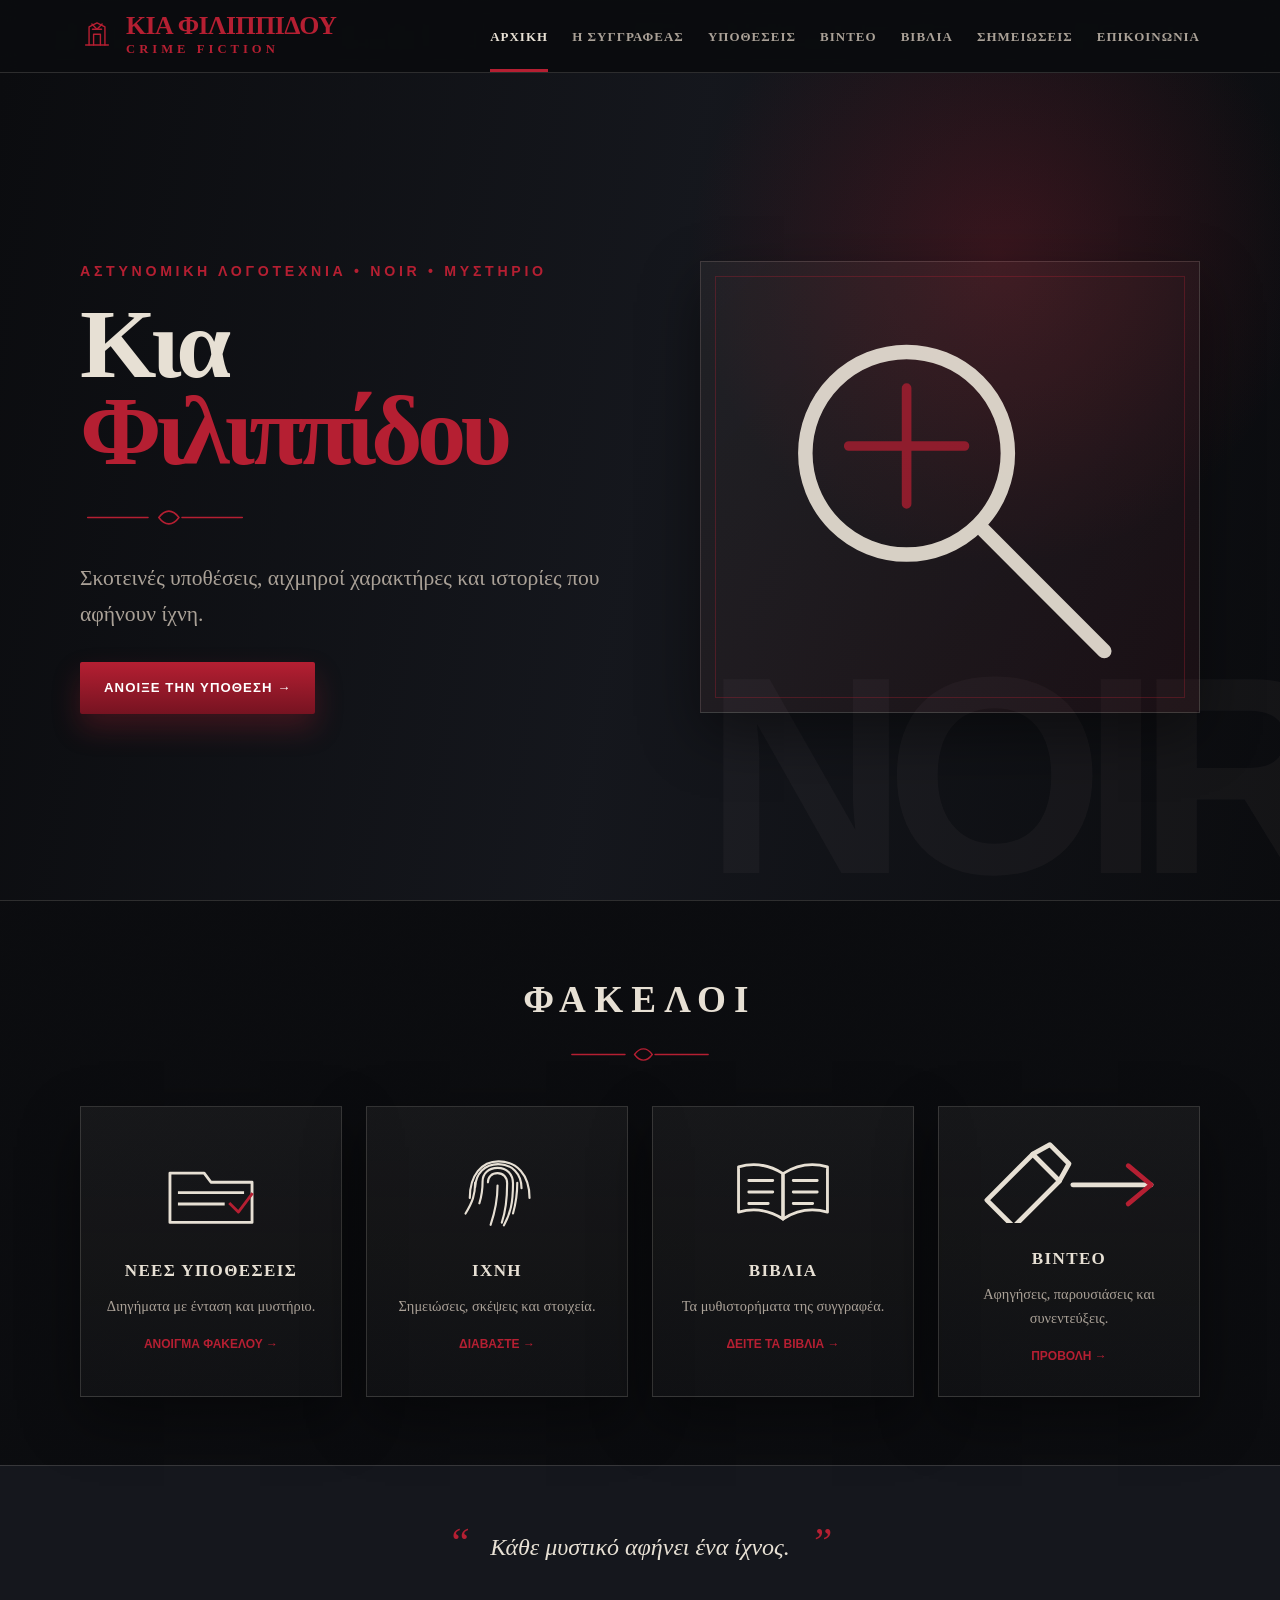
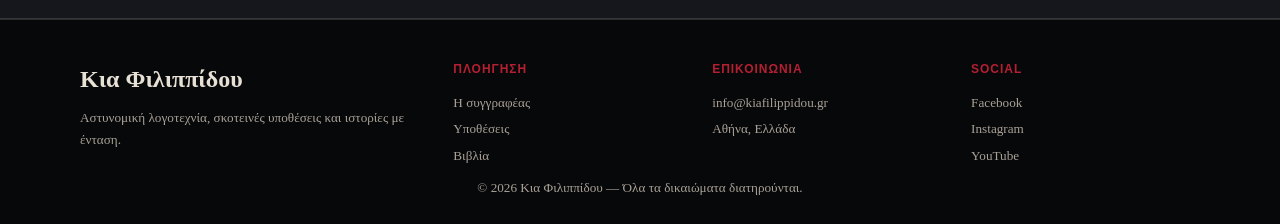
==== commit 7a8852d8: "Add files via upload" ====
--- a/index.html
+++ b/index.html
@@ -1 +1,29 @@
-<!doctype html><html lang="el"><head><meta charset="utf-8"><meta name="viewport" content="width=device-width, initial-scale=1"><title>Κια Φιλιππίδου | Συγγραφέας</title><link rel="stylesheet" href="assets/css/style.css"><script defer src="assets/js/main.js"></script></head><body><header class="topbar"><a class="brand" href="index.html"><img src="assets/icons/feather.svg" alt=""><span><b>Κια Φιλιππίδου</b><em>Συγγραφέας</em></span></a><nav class="nav"><a class="active" href="index.html">Αρχική</a><a href="author.html">Η συγγραφέας</a><a href="stories.html">Διηγήματα</a><a href="videos.html">Βίντεο</a><a href="books.html">Βιβλία</a><a href="blog.html">Blog</a><a href="contact.html">Επικοινωνία</a></nav></header><section class="hero"><div><p class="eyebrow">Ιστορίες που αγγίζουν την καρδιά</p><h1>Κια<br><span>Φιλιππίδου</span></h1><div class="divider">♥</div><p class="lead">Ιστορίες που ταξιδεύουν τον νου και την ψυχή.</p><a class="btn" href="story-1.html">Διαβάστε το τελευταίο διήγημα →</a></div><div class="hero-art"><img src="assets/images/sketches/hero-desk.svg" alt="Σκίτσο με ανοιχτό βιβλίο, φλιτζάνι και μολύβι"></div></section><section class="section"><h2 class="section-title">Ανακαλύψτε</h2><div class="small-divider">♥</div><div class="cards"><article class="card"><img src="assets/images/sketches/open-book.svg" alt=""><h3>Τελευταία διηγήματα</h3><p>Ιστορίες που ζουν μέσα μας.</p><a href="stories.html">Διαβάστε περισσότερα →</a></article><article class="card"><img src="assets/images/sketches/video.svg" alt=""><h3>Τελευταίο βίντεο</h3><p>Λέξεις που γίνονται εικόνες.</p><a href="videos.html">Δείτε το βίντεο →</a></article><article class="card"><img src="assets/images/sketches/notebook.svg" alt=""><h3>Από το blog</h3><p>Σκέψεις, στιγμές, έμπνευση.</p><a href="blog.html">Διαβάστε περισσότερα →</a></article><article class="card"><img src="assets/images/sketches/books.svg" alt=""><h3>Τα βιβλία μου</h3><p>Οι ιστορίες μου σε έντυπη μορφή.</p><a href="books.html">Δείτε περισσότερα →</a></article></div></section><section class="quote"><b>“</b> Οι ιστορίες γεννιούνται εκεί όπου οι λέξεις συναντούν τη μνήμη. <b>”</b></section><footer class="site-footer"><div class="footer-inner"><div><img src="assets/icons/feather.svg" alt=""><h3>Κια Φιλιππίδου</h3><p>Ιστορίες που αγγίζουν την καρδιά και ταξιδεύουν τον νου.</p></div><div><h4>Πλοήγηση</h4><a href="author.html">Η συγγραφέας</a><a href="stories.html">Διηγήματα</a><a href="videos.html">Βίντεο</a><a href="books.html">Βιβλία</a></div><div><h4>Επικοινωνία</h4><p>info@kiafilippidou.gr<br>Αθήνα, Ελλάδα</p></div><div><h4>Ακολουθήστε</h4><p>Facebook · Instagram · YouTube</p></div></div><div class="copyright">© 2026 Κια Φιλιππίδου — Όλα τα δικαιώματα διατηρούνται.</div></footer></body></html>
+<!doctype html><html lang="el"><head><meta charset="utf-8"><meta name="viewport" content="width=device-width, initial-scale=1"><title>Κια Φιλιππίδου | Crime Fiction</title><link rel="stylesheet" href="style.css"><script defer src="script.js"></script></head><body><header class="header"><div class="container header-inner">
+<a class="logo" href="index.html"><img src="assets/icons/mark.svg" alt=""><span><strong>Κια Φιλιππίδου</strong><span>Crime Fiction</span></span></a>
+<button class="menu" aria-label="Μενού">☰</button>
+<nav class="nav"><a class="active" href="index.html">Αρχική</a>
+<a class="" href="author.html">Η συγγραφέας</a>
+<a class="" href="stories.html">Υποθέσεις</a>
+<a class="" href="videos.html">Βίντεο</a>
+<a class="" href="books.html">Βιβλία</a>
+<a class="" href="blog.html">Σημειώσεις</a>
+<a class="" href="contact.html">Επικοινωνία</a></nav>
+</div></header><section class="hero"><div class="container hero-grid"><div>
+<p class="kicker">Αστυνομική λογοτεχνία • Noir • Μυστήριο</p>
+<h1>Κια<br><span>Φιλιππίδου</span></h1>
+<img class="divider" src="assets/icons/quote.svg" alt="">
+<p class="lead">Σκοτεινές υποθέσεις, αιχμηροί χαρακτήρες και ιστορίες που αφήνουν ίχνη.</p>
+<a class="btn" href="story-1.html">Άνοιξε την υπόθεση →</a>
+</div><div class="noir-panel"><img src="assets/icons/magnifier.svg" alt="Μεγεθυντικός φακός"></div></div></section>
+<section class="section"><div class="container"><h2 class="section-title">Φάκελοι</h2><img class="title-line" src="assets/icons/quote.svg" alt=""><div class="cards">
+<article class="card"><img src="assets/icons/evidence.svg" alt=""><h3>Νέες υποθέσεις</h3><p>Διηγήματα με ένταση και μυστήριο.</p><a href="stories.html">Άνοιγμα φακέλου →</a></article>
+<article class="card"><img src="assets/icons/fingerprint.svg" alt=""><h3>Ίχνη</h3><p>Σημειώσεις, σκέψεις και στοιχεία.</p><a href="blog.html">Διαβάστε →</a></article>
+<article class="card"><img src="assets/icons/book_noir.svg" alt=""><h3>Βιβλία</h3><p>Τα μυθιστορήματα της συγγραφέα.</p><a href="books.html">Δείτε τα βιβλία →</a></article>
+<article class="card"><img src="assets/icons/pen_knife.svg" alt=""><h3>Βίντεο</h3><p>Αφηγήσεις, παρουσιάσεις και συνεντεύξεις.</p><a href="videos.html">Προβολή →</a></article>
+</div></div></section>
+<section class="quote"><span>“</span> Κάθε μυστικό αφήνει ένα ίχνος. <span>”</span></section><footer class="footer"><div class="container footer-grid">
+<div><h3>Κια Φιλιππίδου</h3><p>Αστυνομική λογοτεχνία, σκοτεινές υποθέσεις και ιστορίες με ένταση.</p></div>
+<div><h4>Πλοήγηση</h4><a href="author.html">Η συγγραφέας</a><a href="stories.html">Υποθέσεις</a><a href="books.html">Βιβλία</a></div>
+<div><h4>Επικοινωνία</h4><p>info@kiafilippidou.gr</p><p>Αθήνα, Ελλάδα</p></div>
+<div><h4>Social</h4><a href="#">Facebook</a><a href="#">Instagram</a><a href="#">YouTube</a></div>
+</div><p class="copy">© 2026 Κια Φιλιππίδου — Όλα τα δικαιώματα διατηρούνται.</p></footer></body></html>
--- a/style.css
+++ b/style.css
@@ -0,0 +1,300 @@
+
+:root{
+  --black:#0b0c0f;
+  --charcoal:#15171d;
+  --ash:#242832;
+  --paper:#e7e0d4;
+  --muted:#aaa197;
+  --red:#b51f32;
+  --darkred:#761321;
+  --line:rgba(231,224,212,.16);
+  --shadow:0 22px 55px rgba(0,0,0,.42);
+}
+*{box-sizing:border-box}
+html{font-size:12px;scroll-behavior:smooth}
+body{
+  margin:0;
+  background:var(--black);
+  color:var(--paper);
+  font-family: Georgia, "Times New Roman", serif;
+  line-height:1.65;
+  background-image:
+    linear-gradient(180deg,rgba(11,12,15,.96),rgba(11,12,15,.98)),
+    url("assets/textures/grain.svg");
+}
+a{text-decoration:none;color:inherit}
+img{max-width:100%;display:block}
+.container{width:min(1120px,92vw);margin:auto}
+
+/* HEADER */
+.header{
+  position:sticky;top:0;z-index:20;
+  background:rgba(11,12,15,.92);
+  border-bottom:1px solid var(--line);
+  backdrop-filter:blur(10px);
+}
+.header-inner{
+  min-height:72px;
+  display:flex;align-items:center;justify-content:space-between;gap:24px;
+}
+.logo{display:flex;align-items:center;gap:12px}
+.logo img{width:34px;height:34px}
+.logo strong{
+  display:block;
+  font-size:2.15rem;
+  line-height:1;
+  font-weight:600;
+  letter-spacing:-.02em;
+}
+.logo span{
+  display:block;
+  color:var(--red);
+  font-size:1.05rem;
+  letter-spacing:.32em;
+  text-transform:uppercase;
+  font-weight:700;
+}
+.nav{display:flex;gap:24px}
+.nav a{
+  font-size:1.08rem;
+  text-transform:uppercase;
+  letter-spacing:.08em;
+  font-weight:700;
+  color:var(--muted);
+  padding:26px 0 22px;
+  border-bottom:3px solid transparent;
+}
+.nav a:hover,.nav a.active{color:var(--paper);border-color:var(--red)}
+.menu{display:none;background:transparent;color:var(--paper);border:1px solid var(--line);font-size:2rem;padding:4px 10px}
+
+/* HERO */
+.hero{
+  min-height:calc(100vh - 72px);
+  display:grid;
+  align-items:center;
+  position:relative;
+  overflow:hidden;
+  border-bottom:1px solid var(--line);
+}
+.hero:before{
+  content:"";
+  position:absolute;inset:0;
+  background:
+    radial-gradient(circle at 78% 22%,rgba(181,31,50,.24),transparent 26%),
+    linear-gradient(100deg,rgba(11,12,15,1) 0%,rgba(21,23,29,.98) 50%,rgba(11,12,15,.74) 100%);
+}
+.hero:after{
+  content:"NOIR";
+  position:absolute;
+  right:-3vw;
+  bottom:-12vh;
+  font-size:22vw;
+  font-weight:900;
+  letter-spacing:-.08em;
+  color:rgba(231,224,212,.035);
+  font-family:Arial, sans-serif;
+}
+.hero-grid{
+  position:relative;z-index:1;
+  display:grid;
+  grid-template-columns:1fr .9fr;
+  gap:64px;
+  align-items:center;
+  padding:70px 0;
+}
+.kicker{
+  margin:0 0 18px;
+  color:var(--red);
+  text-transform:uppercase;
+  letter-spacing:.26em;
+  font-size:1.18rem;
+  font-weight:800;
+  font-family:Arial, sans-serif;
+}
+.hero h1{
+  margin:0;
+  font-size:8.2rem;
+  line-height:.88;
+  letter-spacing:-.055em;
+  font-weight:600;
+}
+.hero h1 span{color:var(--red)}
+.divider{width:170px;margin:28px 0}
+.lead{
+  max-width:620px;
+  color:var(--muted);
+  font-size:1.8rem;
+  margin:0 0 30px;
+}
+.btn{
+  display:inline-block;
+  background:linear-gradient(180deg,var(--red),var(--darkred));
+  color:#fff;
+  font-family:Arial, sans-serif;
+  text-transform:uppercase;
+  letter-spacing:.08em;
+  font-size:1.1rem;
+  font-weight:800;
+  padding:15px 24px;
+  border-radius:2px;
+  box-shadow:0 14px 28px rgba(181,31,50,.28);
+}
+.btn:hover{transform:translateY(-2px)}
+.noir-panel{
+  border:1px solid var(--line);
+  background:linear-gradient(135deg,rgba(231,224,212,.05),rgba(181,31,50,.08));
+  box-shadow:var(--shadow);
+  padding:32px;
+  position:relative;
+}
+.noir-panel:before{
+  content:"";
+  position:absolute;inset:14px;
+  border:1px solid rgba(181,31,50,.32);
+  pointer-events:none;
+}
+.noir-panel img{position:relative;z-index:1;opacity:.92}
+
+/* SECTIONS */
+.section{padding:68px 0}
+.section-title{
+  text-align:center;
+  font-size:3.1rem;
+  margin:0;
+  text-transform:uppercase;
+  letter-spacing:.22em;
+  font-weight:600;
+}
+.title-line{width:150px;margin:10px auto 38px}
+.cards{
+  display:grid;
+  grid-template-columns:repeat(4,1fr);
+  gap:24px;
+}
+.card{
+  min-height:270px;
+  padding:30px 22px;
+  background:linear-gradient(180deg,rgba(231,224,212,.055),rgba(231,224,212,.025));
+  border:1px solid var(--line);
+  text-align:center;
+  box-shadow:var(--shadow);
+  display:flex;flex-direction:column;justify-content:center;align-items:center;
+}
+.card img{height:86px;margin-bottom:22px}
+.card h3{
+  color:var(--paper);
+  font-size:1.42rem;
+  text-transform:uppercase;
+  letter-spacing:.08em;
+  margin:0 0 10px;
+}
+.card p{color:var(--muted);font-size:1.2rem;margin:0 0 16px}
+.card a{color:var(--red);font-family:Arial,sans-serif;font-weight:800;font-size:1rem;text-transform:uppercase}
+.card:hover{border-color:rgba(181,31,50,.62);transform:translateY(-4px);transition:.22s}
+
+.quote{
+  background:var(--charcoal);
+  border-top:1px solid var(--line);
+  border-bottom:1px solid var(--line);
+  padding:42px 20px;
+  text-align:center;
+  color:var(--paper);
+  font-size:2rem;
+  font-style:italic;
+}
+.quote span{color:var(--red);font-size:3.4rem;padding:0 14px}
+
+/* PAGES */
+.page-hero{
+  background:
+    radial-gradient(circle at 15% 20%,rgba(181,31,50,.16),transparent 23%),
+    linear-gradient(135deg,var(--charcoal),var(--black));
+  border-bottom:1px solid var(--line);
+  text-align:center;
+  padding:68px 0 52px;
+}
+.page-hero h1{
+  margin:0 0 10px;
+  font-size:5.7rem;
+  line-height:1;
+  text-transform:uppercase;
+  letter-spacing:-.04em;
+}
+.page-hero p{margin:0;color:var(--muted);font-size:1.65rem}
+.content{padding:58px 0}
+.panel{
+  background:linear-gradient(180deg,rgba(231,224,212,.055),rgba(231,224,212,.025));
+  border:1px solid var(--line);
+  box-shadow:var(--shadow);
+  padding:34px;
+  color:var(--paper);
+  font-size:1.3rem;
+}
+.grid-2{display:grid;grid-template-columns:1fr 1fr;gap:26px}
+.book-grid{display:grid;grid-template-columns:repeat(3,1fr);gap:26px}
+.book{
+  background:rgba(231,224,212,.04);
+  border:1px solid var(--line);
+  padding:18px;
+  text-align:center;
+  box-shadow:var(--shadow);
+}
+.book-cover{
+  height:380px;
+  display:grid;
+  place-items:center;
+  border:1px solid rgba(231,224,212,.12);
+  background:linear-gradient(145deg,#1a1c23,#0d0e12);
+}
+.book-cover img{height:120px}
+.book h3{font-size:1.55rem;color:var(--paper);margin:18px 0 5px}
+.book p{color:var(--muted);font-size:1.12rem;margin:0}
+
+/* FOOTER */
+.footer{
+  background:#07080a;
+  border-top:1px solid var(--line);
+  padding:40px 0 20px;
+}
+.footer-grid{
+  display:grid;
+  grid-template-columns:1.5fr 1fr 1fr 1fr;
+  gap:30px;
+}
+.footer h3{font-size:2rem;margin:0 0 8px}
+.footer h4{color:var(--red);font-family:Arial,sans-serif;text-transform:uppercase;letter-spacing:.08em;font-size:1rem;margin:0 0 12px}
+.footer a,.footer p{display:block;color:var(--muted);font-size:1.1rem;margin:5px 0}
+.copy{text-align:center;color:#756d67;font-size:.95rem;margin-top:30px}
+
+/* MOBILE */
+@media(max-width:820px){
+  html{font-size:14px}
+  .header-inner{min-height:64px}
+  .logo strong{font-size:1.45rem}
+  .logo span{font-size:.72rem}
+  .menu{display:block}
+  .nav{
+    display:none;
+    position:absolute;left:0;right:0;top:64px;
+    background:#08090c;
+    border-bottom:1px solid var(--line);
+    padding:10px 22px 18px;
+    flex-direction:column;
+    text-align:center;
+    gap:0;
+  }
+  .nav.open{display:flex}
+  .nav a{padding:10px 0;font-size:.95rem;border:0}
+  .hero{min-height:auto}
+  .hero-grid{grid-template-columns:1fr;gap:30px;text-align:center;padding:44px 0}
+  .hero h1{font-size:4.45rem}
+  .lead{font-size:1.25rem;margin-inline:auto}
+  .divider{margin:20px auto}
+  .cards,.grid-2,.book-grid,.footer-grid{grid-template-columns:1fr}
+  .card{min-height:220px}
+  .section-title{font-size:2rem;letter-spacing:.14em}
+  .page-hero h1{font-size:3rem}
+  .page-hero p{font-size:1.1rem}
+  .panel{padding:22px;font-size:1rem}
+  .book-cover{height:260px}
+}
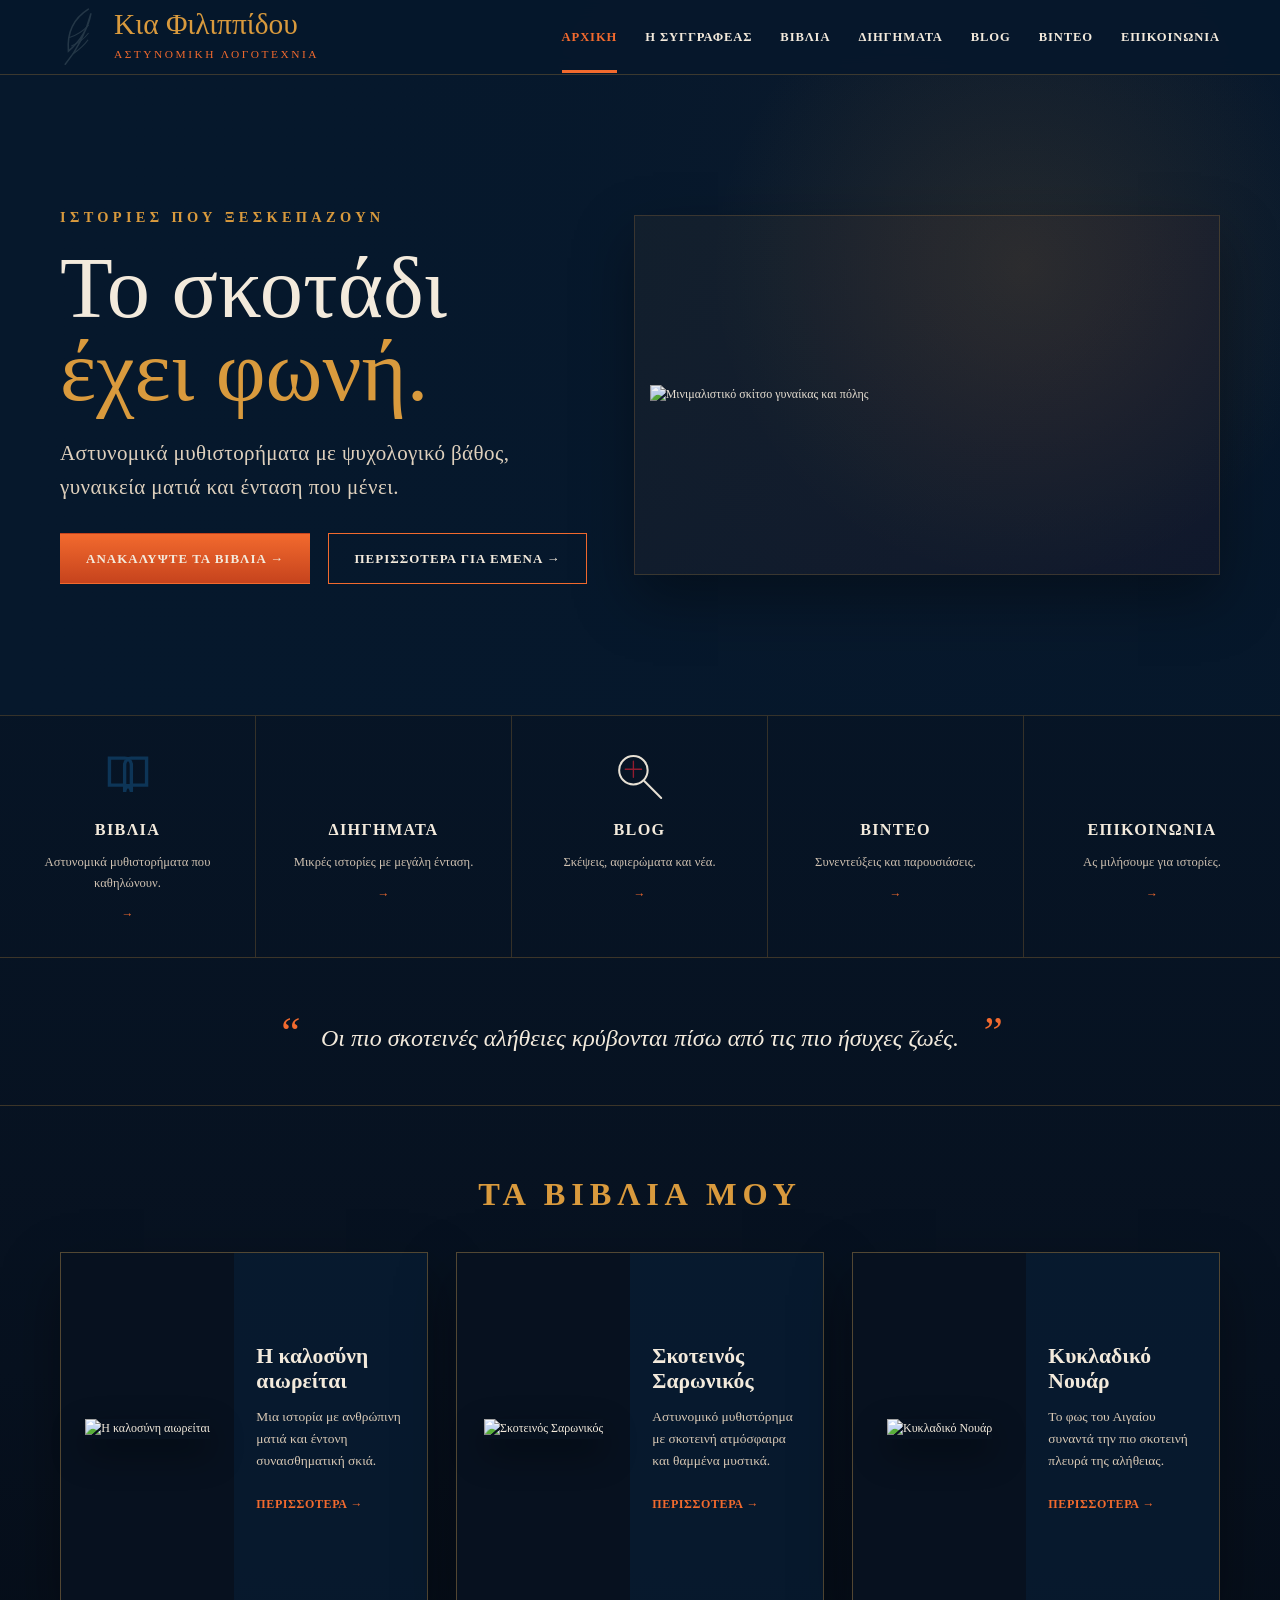
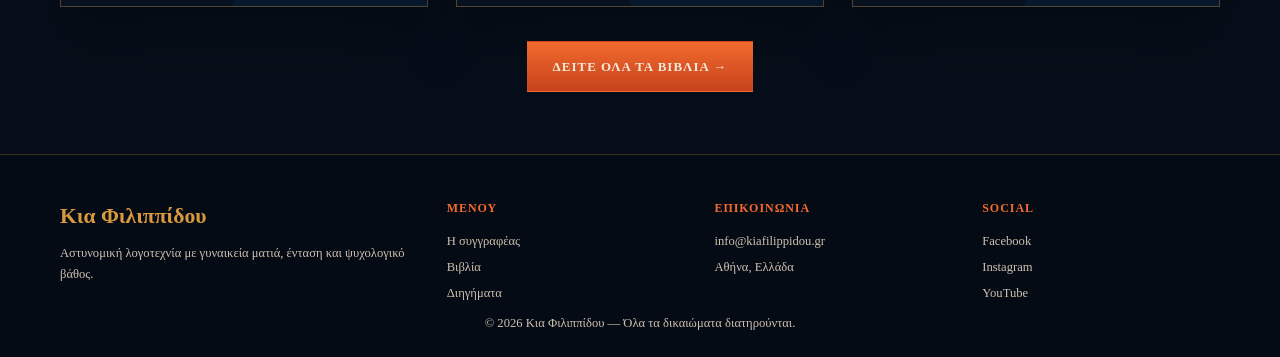
==== commit bfe169e2: "Add files via upload" ====
--- a/index.html
+++ b/index.html
@@ -1,29 +1,18 @@
-<!doctype html><html lang="el"><head><meta charset="utf-8"><meta name="viewport" content="width=device-width, initial-scale=1"><title>Κια Φιλιππίδου | Crime Fiction</title><link rel="stylesheet" href="style.css"><script defer src="script.js"></script></head><body><header class="header"><div class="container header-inner">
-<a class="logo" href="index.html"><img src="assets/icons/mark.svg" alt=""><span><strong>Κια Φιλιππίδου</strong><span>Crime Fiction</span></span></a>
-<button class="menu" aria-label="Μενού">☰</button>
-<nav class="nav"><a class="active" href="index.html">Αρχική</a>
-<a class="" href="author.html">Η συγγραφέας</a>
-<a class="" href="stories.html">Υποθέσεις</a>
-<a class="" href="videos.html">Βίντεο</a>
-<a class="" href="books.html">Βιβλία</a>
-<a class="" href="blog.html">Σημειώσεις</a>
-<a class="" href="contact.html">Επικοινωνία</a></nav>
-</div></header><section class="hero"><div class="container hero-grid"><div>
-<p class="kicker">Αστυνομική λογοτεχνία • Noir • Μυστήριο</p>
-<h1>Κια<br><span>Φιλιππίδου</span></h1>
-<img class="divider" src="assets/icons/quote.svg" alt="">
-<p class="lead">Σκοτεινές υποθέσεις, αιχμηροί χαρακτήρες και ιστορίες που αφήνουν ίχνη.</p>
-<a class="btn" href="story-1.html">Άνοιξε την υπόθεση →</a>
-</div><div class="noir-panel"><img src="assets/icons/magnifier.svg" alt="Μεγεθυντικός φακός"></div></div></section>
-<section class="section"><div class="container"><h2 class="section-title">Φάκελοι</h2><img class="title-line" src="assets/icons/quote.svg" alt=""><div class="cards">
-<article class="card"><img src="assets/icons/evidence.svg" alt=""><h3>Νέες υποθέσεις</h3><p>Διηγήματα με ένταση και μυστήριο.</p><a href="stories.html">Άνοιγμα φακέλου →</a></article>
-<article class="card"><img src="assets/icons/fingerprint.svg" alt=""><h3>Ίχνη</h3><p>Σημειώσεις, σκέψεις και στοιχεία.</p><a href="blog.html">Διαβάστε →</a></article>
-<article class="card"><img src="assets/icons/book_noir.svg" alt=""><h3>Βιβλία</h3><p>Τα μυθιστορήματα της συγγραφέα.</p><a href="books.html">Δείτε τα βιβλία →</a></article>
-<article class="card"><img src="assets/icons/pen_knife.svg" alt=""><h3>Βίντεο</h3><p>Αφηγήσεις, παρουσιάσεις και συνεντεύξεις.</p><a href="videos.html">Προβολή →</a></article>
-</div></div></section>
-<section class="quote"><span>“</span> Κάθε μυστικό αφήνει ένα ίχνος. <span>”</span></section><footer class="footer"><div class="container footer-grid">
-<div><h3>Κια Φιλιππίδου</h3><p>Αστυνομική λογοτεχνία, σκοτεινές υποθέσεις και ιστορίες με ένταση.</p></div>
-<div><h4>Πλοήγηση</h4><a href="author.html">Η συγγραφέας</a><a href="stories.html">Υποθέσεις</a><a href="books.html">Βιβλία</a></div>
-<div><h4>Επικοινωνία</h4><p>info@kiafilippidou.gr</p><p>Αθήνα, Ελλάδα</p></div>
-<div><h4>Social</h4><a href="#">Facebook</a><a href="#">Instagram</a><a href="#">YouTube</a></div>
-</div><p class="copy">© 2026 Κια Φιλιππίδου — Όλα τα δικαιώματα διατηρούνται.</p></footer></body></html>+<!doctype html><html lang="el"><head><meta charset="utf-8"><meta name="viewport" content="width=device-width, initial-scale=1"><title>Κια Φιλιππίδου | Αστυνομική λογοτεχνία</title><link rel="stylesheet" href="style.css"><script defer src="script.js"></script></head><body><header class="header"><div class="container header-inner"><a class="logo" href="index.html"><img src="assets/icons/feather.svg" alt=""><span><strong>Κια Φιλιππίδου</strong><span>Αστυνομική λογοτεχνία</span></span></a><button class="menu">☰</button><nav class="nav"><a class="active" href="index.html">Αρχική</a><a class="" href="author.html">Η συγγραφέας</a><a class="" href="books.html">Βιβλία</a><a class="" href="stories.html">Διηγήματα</a><a class="" href="blog.html">Blog</a><a class="" href="videos.html">Βίντεο</a><a class="" href="contact.html">Επικοινωνία</a></nav></div></header>
+<section class="hero"><div class="container hero-grid"><div><p class="kicker">Ιστορίες που ξεσκεπάζουν</p><h1>Το σκοτάδι<br><span>έχει φωνή.</span></h1><p class="lead">Αστυνομικά μυθιστορήματα με ψυχολογικό βάθος, γυναικεία ματιά και ένταση που μένει.</p><div class="btns"><a class="btn primary" href="books.html">Ανακαλύψτε τα βιβλία →</a><a class="btn" href="author.html">Περισσότερα για εμένα →</a></div></div><div class="hero-art"><img src="assets/icons/woman-city.svg" alt="Μινιμαλιστικό σκίτσο γυναίκας και πόλης"></div></div></section>
+<section class="quick"><div class="quick-grid">
+<article class="quick-card"><img src="assets/icons/book.svg" alt=""><h3>Βιβλία</h3><p>Αστυνομικά μυθιστορήματα που καθηλώνουν.</p><a href="books.html">→</a></article>
+<article class="quick-card"><img src="assets/icons/folder.svg" alt=""><h3>Διηγήματα</h3><p>Μικρές ιστορίες με μεγάλη ένταση.</p><a href="stories.html">→</a></article>
+<article class="quick-card"><img src="assets/icons/magnifier.svg" alt=""><h3>Blog</h3><p>Σκέψεις, αφιερώματα και νέα.</p><a href="blog.html">→</a></article>
+<article class="quick-card"><img src="assets/icons/video.svg" alt=""><h3>Βίντεο</h3><p>Συνεντεύξεις και παρουσιάσεις.</p><a href="videos.html">→</a></article>
+<article class="quick-card"><img src="assets/icons/mail.svg" alt=""><h3>Επικοινωνία</h3><p>Ας μιλήσουμε για ιστορίες.</p><a href="contact.html">→</a></article>
+</div></section>
+<section class="quote"><span>“</span>Οι πιο σκοτεινές αλήθειες κρύβονται πίσω από τις πιο ήσυχες ζωές.<span>”</span></section>
+<section class="section"><div class="container"><h2 class="section-title">Τα βιβλία μου</h2>
+<div class="books">
+  <article class="book"><div class="book-cover"><img src="assets/books/kalosyni.jpg" alt="Η καλοσύνη αιωρείται"></div><div class="book-info"><h3>Η καλοσύνη αιωρείται</h3><p>Μια ιστορία με ανθρώπινη ματιά και έντονη συναισθηματική σκιά.</p><a href="#">Περισσότερα →</a></div></article>
+  <article class="book"><div class="book-cover"><img src="assets/books/skoteinos-saronikos.jpg" alt="Σκοτεινός Σαρωνικός"></div><div class="book-info"><h3>Σκοτεινός Σαρωνικός</h3><p>Αστυνομικό μυθιστόρημα με σκοτεινή ατμόσφαιρα και θαμμένα μυστικά.</p><a href="#">Περισσότερα →</a></div></article>
+  <article class="book"><div class="book-cover"><img src="assets/books/kykladiko-noir.jpg" alt="Κυκλαδικό Νουάρ"></div><div class="book-info"><h3>Κυκλαδικό Νουάρ</h3><p>Το φως του Αιγαίου συναντά την πιο σκοτεινή πλευρά της αλήθειας.</p><a href="#">Περισσότερα →</a></div></article>
+</div>
+<div style="text-align:center;margin-top:34px"><a class="btn primary" href="books.html">Δείτε όλα τα βιβλία →</a></div></div></section>
+<footer class="footer"><div class="container footer-grid"><div><h3>Κια Φιλιππίδου</h3><p>Αστυνομική λογοτεχνία με γυναικεία ματιά, ένταση και ψυχολογικό βάθος.</p></div><div><h4>Μενού</h4><a href="author.html">Η συγγραφέας</a><a href="books.html">Βιβλία</a><a href="stories.html">Διηγήματα</a></div><div><h4>Επικοινωνία</h4><p>info@kiafilippidou.gr</p><p>Αθήνα, Ελλάδα</p></div><div><h4>Social</h4><a href="#">Facebook</a><a href="#">Instagram</a><a href="#">YouTube</a></div></div><p class="copy">© 2026 Κια Φιλιππίδου — Όλα τα δικαιώματα διατηρούνται.</p></footer></body></html>
--- a/style.css
+++ b/style.css
@@ -1,300 +1,178 @@
 
 :root{
-  --black:#0b0c0f;
-  --charcoal:#15171d;
-  --ash:#242832;
-  --paper:#e7e0d4;
-  --muted:#aaa197;
-  --red:#b51f32;
-  --darkred:#761321;
-  --line:rgba(231,224,212,.16);
-  --shadow:0 22px 55px rgba(0,0,0,.42);
+  --navy:#06182c;
+  --navy2:#0a2747;
+  --gold:#d99a3d;
+  --orange:#f26a2e;
+  --red:#b21d34;
+  --paper:#f3eadc;
+  --soft:#d8c2a3;
+  --white:#fff7ec;
+  --shadow:0 24px 55px rgba(0,0,0,.35);
 }
+
 *{box-sizing:border-box}
 html{font-size:12px;scroll-behavior:smooth}
 body{
   margin:0;
-  background:var(--black);
+  background:
+    radial-gradient(circle at 70% 10%,rgba(242,106,46,.18),transparent 26%),
+    linear-gradient(180deg,#06182c,#07111f 70%,#050b14);
   color:var(--paper);
-  font-family: Georgia, "Times New Roman", serif;
+  font-family:Georgia,"Times New Roman",serif;
   line-height:1.65;
-  background-image:
-    linear-gradient(180deg,rgba(11,12,15,.96),rgba(11,12,15,.98)),
-    url("assets/textures/grain.svg");
 }
-a{text-decoration:none;color:inherit}
+a{color:inherit;text-decoration:none}
 img{max-width:100%;display:block}
-.container{width:min(1120px,92vw);margin:auto}
+.container{width:min(1160px,92vw);margin:auto}
 
-/* HEADER */
 .header{
-  position:sticky;top:0;z-index:20;
-  background:rgba(11,12,15,.92);
-  border-bottom:1px solid var(--line);
+  position:sticky;top:0;z-index:30;
+  background:rgba(6,24,44,.95);
+  border-bottom:1px solid rgba(217,154,61,.25);
   backdrop-filter:blur(10px);
 }
-.header-inner{
-  min-height:72px;
-  display:flex;align-items:center;justify-content:space-between;gap:24px;
-}
+.header-inner{min-height:74px;display:flex;align-items:center;justify-content:space-between;gap:24px}
 .logo{display:flex;align-items:center;gap:12px}
-.logo img{width:34px;height:34px}
-.logo strong{
-  display:block;
-  font-size:2.15rem;
-  line-height:1;
-  font-weight:600;
-  letter-spacing:-.02em;
-}
-.logo span{
-  display:block;
-  color:var(--red);
+.logo img{width:42px}
+.logo strong{font-size:2.45rem;color:var(--gold);font-weight:500;line-height:1}
+.logo span span{display:block;color:var(--orange);letter-spacing:.22em;text-transform:uppercase;font-size:.95rem;margin-top:4px}
+.nav{display:flex;gap:28px;align-items:center}
+.nav a{
   font-size:1.05rem;
-  letter-spacing:.32em;
   text-transform:uppercase;
+  letter-spacing:.07em;
   font-weight:700;
-}
-.nav{display:flex;gap:24px}
-.nav a{
-  font-size:1.08rem;
-  text-transform:uppercase;
-  letter-spacing:.08em;
-  font-weight:700;
-  color:var(--muted);
+  color:var(--paper);
   padding:26px 0 22px;
   border-bottom:3px solid transparent;
 }
-.nav a:hover,.nav a.active{color:var(--paper);border-color:var(--red)}
-.menu{display:none;background:transparent;color:var(--paper);border:1px solid var(--line);font-size:2rem;padding:4px 10px}
+.nav a:hover,.nav a.active{color:var(--orange);border-color:var(--orange)}
+.menu{display:none;background:transparent;border:1px solid rgba(217,154,61,.45);color:var(--gold);font-size:2rem;padding:4px 10px}
 
-/* HERO */
 .hero{
-  min-height:calc(100vh - 72px);
-  display:grid;
-  align-items:center;
   position:relative;
   overflow:hidden;
-  border-bottom:1px solid var(--line);
+  min-height:640px;
+  border-bottom:1px solid rgba(217,154,61,.22);
 }
 .hero:before{
   content:"";
   position:absolute;inset:0;
   background:
-    radial-gradient(circle at 78% 22%,rgba(181,31,50,.24),transparent 26%),
-    linear-gradient(100deg,rgba(11,12,15,1) 0%,rgba(21,23,29,.98) 50%,rgba(11,12,15,.74) 100%);
-}
-.hero:after{
-  content:"NOIR";
-  position:absolute;
-  right:-3vw;
-  bottom:-12vh;
-  font-size:22vw;
-  font-weight:900;
-  letter-spacing:-.08em;
-  color:rgba(231,224,212,.035);
-  font-family:Arial, sans-serif;
+    radial-gradient(circle at 80% 30%,rgba(217,154,61,.12),transparent 28%),
+    linear-gradient(90deg,rgba(6,24,44,1) 0%,rgba(6,24,44,.96) 45%,rgba(6,24,44,.78) 100%);
 }
 .hero-grid{
   position:relative;z-index:1;
+  min-height:640px;
   display:grid;
-  grid-template-columns:1fr .9fr;
-  gap:64px;
+  grid-template-columns:.95fr 1.05fr;
+  gap:44px;
   align-items:center;
-  padding:70px 0;
+  padding:64px 0;
 }
-.kicker{
-  margin:0 0 18px;
-  color:var(--red);
-  text-transform:uppercase;
-  letter-spacing:.26em;
-  font-size:1.18rem;
-  font-weight:800;
-  font-family:Arial, sans-serif;
-}
-.hero h1{
-  margin:0;
-  font-size:8.2rem;
-  line-height:.88;
-  letter-spacing:-.055em;
-  font-weight:600;
-}
-.hero h1 span{color:var(--red)}
-.divider{width:170px;margin:28px 0}
-.lead{
-  max-width:620px;
-  color:var(--muted);
-  font-size:1.8rem;
-  margin:0 0 30px;
-}
+.kicker{color:var(--gold);letter-spacing:.30em;text-transform:uppercase;font-size:1.2rem;font-weight:700;margin:0 0 18px}
+.hero h1{font-size:7.2rem;line-height:.95;margin:0;color:var(--paper);font-weight:500}
+.hero h1 span{display:block;color:var(--gold)}
+.lead{font-size:1.75rem;max-width:560px;color:#ded0bd;margin:24px 0 28px;letter-spacing:.02em}
+.btns{display:flex;gap:18px;flex-wrap:wrap}
 .btn{
   display:inline-block;
-  background:linear-gradient(180deg,var(--red),var(--darkred));
-  color:#fff;
-  font-family:Arial, sans-serif;
+  padding:14px 25px;
+  font-size:1.08rem;
   text-transform:uppercase;
   letter-spacing:.08em;
-  font-size:1.1rem;
-  font-weight:800;
-  padding:15px 24px;
-  border-radius:2px;
-  box-shadow:0 14px 28px rgba(181,31,50,.28);
+  font-weight:700;
+  border:1px solid var(--orange);
+  color:var(--paper);
 }
+.btn.primary{background:linear-gradient(180deg,var(--orange),#c6431d);border-color:transparent}
 .btn:hover{transform:translateY(-2px)}
-.noir-panel{
-  border:1px solid var(--line);
-  background:linear-gradient(135deg,rgba(231,224,212,.05),rgba(181,31,50,.08));
+.hero-art{
+  min-height:360px;
+  display:grid;
+  place-items:center;
+  border:1px solid rgba(217,154,61,.2);
+  background:linear-gradient(135deg,rgba(217,154,61,.05),rgba(178,29,52,.05));
   box-shadow:var(--shadow);
-  padding:32px;
-  position:relative;
 }
-.noir-panel:before{
-  content:"";
-  position:absolute;inset:14px;
-  border:1px solid rgba(181,31,50,.32);
-  pointer-events:none;
+.hero-art img{width:95%;opacity:.95}
+
+.quick{
+  border-bottom:1px solid rgba(217,154,61,.25);
 }
-.noir-panel img{position:relative;z-index:1;opacity:.92}
-
-/* SECTIONS */
-.section{padding:68px 0}
-.section-title{
+.quick-grid{display:grid;grid-template-columns:repeat(5,1fr)}
+.quick-card{
+  min-height:190px;
+  border-right:1px solid rgba(217,154,61,.22);
+  padding:32px 24px;
   text-align:center;
-  font-size:3.1rem;
-  margin:0;
-  text-transform:uppercase;
-  letter-spacing:.22em;
-  font-weight:600;
 }
-.title-line{width:150px;margin:10px auto 38px}
-.cards{
-  display:grid;
-  grid-template-columns:repeat(4,1fr);
-  gap:24px;
-}
-.card{
-  min-height:270px;
-  padding:30px 22px;
-  background:linear-gradient(180deg,rgba(231,224,212,.055),rgba(231,224,212,.025));
-  border:1px solid var(--line);
-  text-align:center;
-  box-shadow:var(--shadow);
-  display:flex;flex-direction:column;justify-content:center;align-items:center;
-}
-.card img{height:86px;margin-bottom:22px}
-.card h3{
-  color:var(--paper);
-  font-size:1.42rem;
-  text-transform:uppercase;
-  letter-spacing:.08em;
-  margin:0 0 10px;
-}
-.card p{color:var(--muted);font-size:1.2rem;margin:0 0 16px}
-.card a{color:var(--red);font-family:Arial,sans-serif;font-weight:800;font-size:1rem;text-transform:uppercase}
-.card:hover{border-color:rgba(181,31,50,.62);transform:translateY(-4px);transition:.22s}
+.quick-card:last-child{border-right:0}
+.quick-card img{height:54px;margin:0 auto 15px}
+.quick-card h3{color:var(--paper);font-size:1.35rem;text-transform:uppercase;letter-spacing:.08em;margin:0 0 8px}
+.quick-card p{color:#cfc1b1;font-size:1.05rem;margin:0 0 12px}
+.quick-card a{color:var(--orange);font-weight:700}
 
 .quote{
-  background:var(--charcoal);
-  border-top:1px solid var(--line);
-  border-bottom:1px solid var(--line);
-  padding:42px 20px;
   text-align:center;
+  padding:38px 20px;
+  border-bottom:1px solid rgba(217,154,61,.25);
   color:var(--paper);
   font-size:2rem;
   font-style:italic;
 }
-.quote span{color:var(--red);font-size:3.4rem;padding:0 14px}
+.quote span{color:var(--orange);font-size:3.6rem;padding:0 20px}
 
-/* PAGES */
-.page-hero{
-  background:
-    radial-gradient(circle at 15% 20%,rgba(181,31,50,.16),transparent 23%),
-    linear-gradient(135deg,var(--charcoal),var(--black));
-  border-bottom:1px solid var(--line);
-  text-align:center;
-  padding:68px 0 52px;
+.section{padding:62px 0}
+.section-title{text-align:center;color:var(--gold);font-size:2.7rem;text-transform:uppercase;letter-spacing:.18em;margin:0 0 30px}
+.books{display:grid;grid-template-columns:repeat(3,1fr);gap:28px}
+.book{
+  display:grid;
+  grid-template-columns:.9fr 1fr;
+  gap:0;
+  background:rgba(8,30,54,.68);
+  border:1px solid rgba(217,154,61,.36);
+  box-shadow:var(--shadow);
+  min-height:355px;
 }
-.page-hero h1{
-  margin:0 0 10px;
-  font-size:5.7rem;
-  line-height:1;
-  text-transform:uppercase;
-  letter-spacing:-.04em;
+.book-cover{background:#07111f;display:grid;place-items:center;padding:18px}
+.book-cover img{max-height:315px;width:auto;box-shadow:0 14px 34px rgba(0,0,0,.45)}
+.book-info{padding:30px 22px;display:flex;flex-direction:column;justify-content:center}
+.book h3{font-size:1.8rem;line-height:1.15;color:var(--paper);margin:0 0 12px}
+.book p{color:#d9c9b5;font-size:1.12rem;margin:0 0 22px}
+.book a{color:var(--orange);font-weight:800;text-transform:uppercase;letter-spacing:.05em}
+
+.page-hero{padding:70px 0 50px;text-align:center;background:linear-gradient(135deg,var(--navy),#07111f);border-bottom:1px solid rgba(217,154,61,.25)}
+.page-hero h1{font-size:5.2rem;color:var(--gold);margin:0}
+.page-hero p{font-size:1.5rem;color:#d9c9b5;margin:8px 0 0}
+.content{padding:56px 0}
+.panel{background:rgba(8,30,54,.68);border:1px solid rgba(217,154,61,.3);box-shadow:var(--shadow);padding:34px;font-size:1.25rem;color:#e7dac6}
+
+.footer{border-top:1px solid rgba(217,154,61,.25);padding:44px 0 18px;background:#050b14}
+.footer-grid{display:grid;grid-template-columns:1.5fr 1fr 1fr 1fr;gap:30px}
+.footer h3{font-size:1.8rem;color:var(--gold);margin:0 0 8px}
+.footer h4{color:var(--orange);text-transform:uppercase;letter-spacing:.08em;margin:0 0 12px}
+.footer p,.footer a{display:block;color:#cfc1b1;font-size:1.05rem;margin:5px 0}
+.copy{text-align:center;color:#9b8f80;margin-top:30px;font-size:.95rem}
+
+@media(max-width:900px){
+ html{font-size:14px}
+ .header-inner{min-height:64px}
+ .logo strong{font-size:1.55rem}
+ .logo span span{font-size:.72rem}
+ .menu{display:block}
+ .nav{display:none;position:absolute;left:0;right:0;top:64px;background:var(--navy);border-bottom:1px solid rgba(217,154,61,.25);padding:10px 20px 18px;flex-direction:column;text-align:center;gap:0}
+ .nav.open{display:flex}
+ .nav a{padding:10px 0;border:0;font-size:.95rem}
+ .hero-grid{grid-template-columns:1fr;text-align:center;min-height:auto;padding:44px 0}
+ .hero{min-height:auto}
+ .hero h1{font-size:4.35rem}
+ .lead{font-size:1.25rem;margin-inline:auto}
+ .btns{justify-content:center}
+ .quick-grid,.books,.footer-grid{grid-template-columns:1fr}
+ .quick-card{border-right:0;border-bottom:1px solid rgba(217,154,61,.22)}
+ .book{grid-template-columns:1fr}
+ .page-hero h1{font-size:3rem}
 }
-.page-hero p{margin:0;color:var(--muted);font-size:1.65rem}
-.content{padding:58px 0}
-.panel{
-  background:linear-gradient(180deg,rgba(231,224,212,.055),rgba(231,224,212,.025));
-  border:1px solid var(--line);
-  box-shadow:var(--shadow);
-  padding:34px;
-  color:var(--paper);
-  font-size:1.3rem;
-}
-.grid-2{display:grid;grid-template-columns:1fr 1fr;gap:26px}
-.book-grid{display:grid;grid-template-columns:repeat(3,1fr);gap:26px}
-.book{
-  background:rgba(231,224,212,.04);
-  border:1px solid var(--line);
-  padding:18px;
-  text-align:center;
-  box-shadow:var(--shadow);
-}
-.book-cover{
-  height:380px;
-  display:grid;
-  place-items:center;
-  border:1px solid rgba(231,224,212,.12);
-  background:linear-gradient(145deg,#1a1c23,#0d0e12);
-}
-.book-cover img{height:120px}
-.book h3{font-size:1.55rem;color:var(--paper);margin:18px 0 5px}
-.book p{color:var(--muted);font-size:1.12rem;margin:0}
-
-/* FOOTER */
-.footer{
-  background:#07080a;
-  border-top:1px solid var(--line);
-  padding:40px 0 20px;
-}
-.footer-grid{
-  display:grid;
-  grid-template-columns:1.5fr 1fr 1fr 1fr;
-  gap:30px;
-}
-.footer h3{font-size:2rem;margin:0 0 8px}
-.footer h4{color:var(--red);font-family:Arial,sans-serif;text-transform:uppercase;letter-spacing:.08em;font-size:1rem;margin:0 0 12px}
-.footer a,.footer p{display:block;color:var(--muted);font-size:1.1rem;margin:5px 0}
-.copy{text-align:center;color:#756d67;font-size:.95rem;margin-top:30px}
-
-/* MOBILE */
-@media(max-width:820px){
-  html{font-size:14px}
-  .header-inner{min-height:64px}
-  .logo strong{font-size:1.45rem}
-  .logo span{font-size:.72rem}
-  .menu{display:block}
-  .nav{
-    display:none;
-    position:absolute;left:0;right:0;top:64px;
-    background:#08090c;
-    border-bottom:1px solid var(--line);
-    padding:10px 22px 18px;
-    flex-direction:column;
-    text-align:center;
-    gap:0;
-  }
-  .nav.open{display:flex}
-  .nav a{padding:10px 0;font-size:.95rem;border:0}
-  .hero{min-height:auto}
-  .hero-grid{grid-template-columns:1fr;gap:30px;text-align:center;padding:44px 0}
-  .hero h1{font-size:4.45rem}
-  .lead{font-size:1.25rem;margin-inline:auto}
-  .divider{margin:20px auto}
-  .cards,.grid-2,.book-grid,.footer-grid{grid-template-columns:1fr}
-  .card{min-height:220px}
-  .section-title{font-size:2rem;letter-spacing:.14em}
-  .page-hero h1{font-size:3rem}
-  .page-hero p{font-size:1.1rem}
-  .panel{padding:22px;font-size:1rem}
-  .book-cover{height:260px}
-}
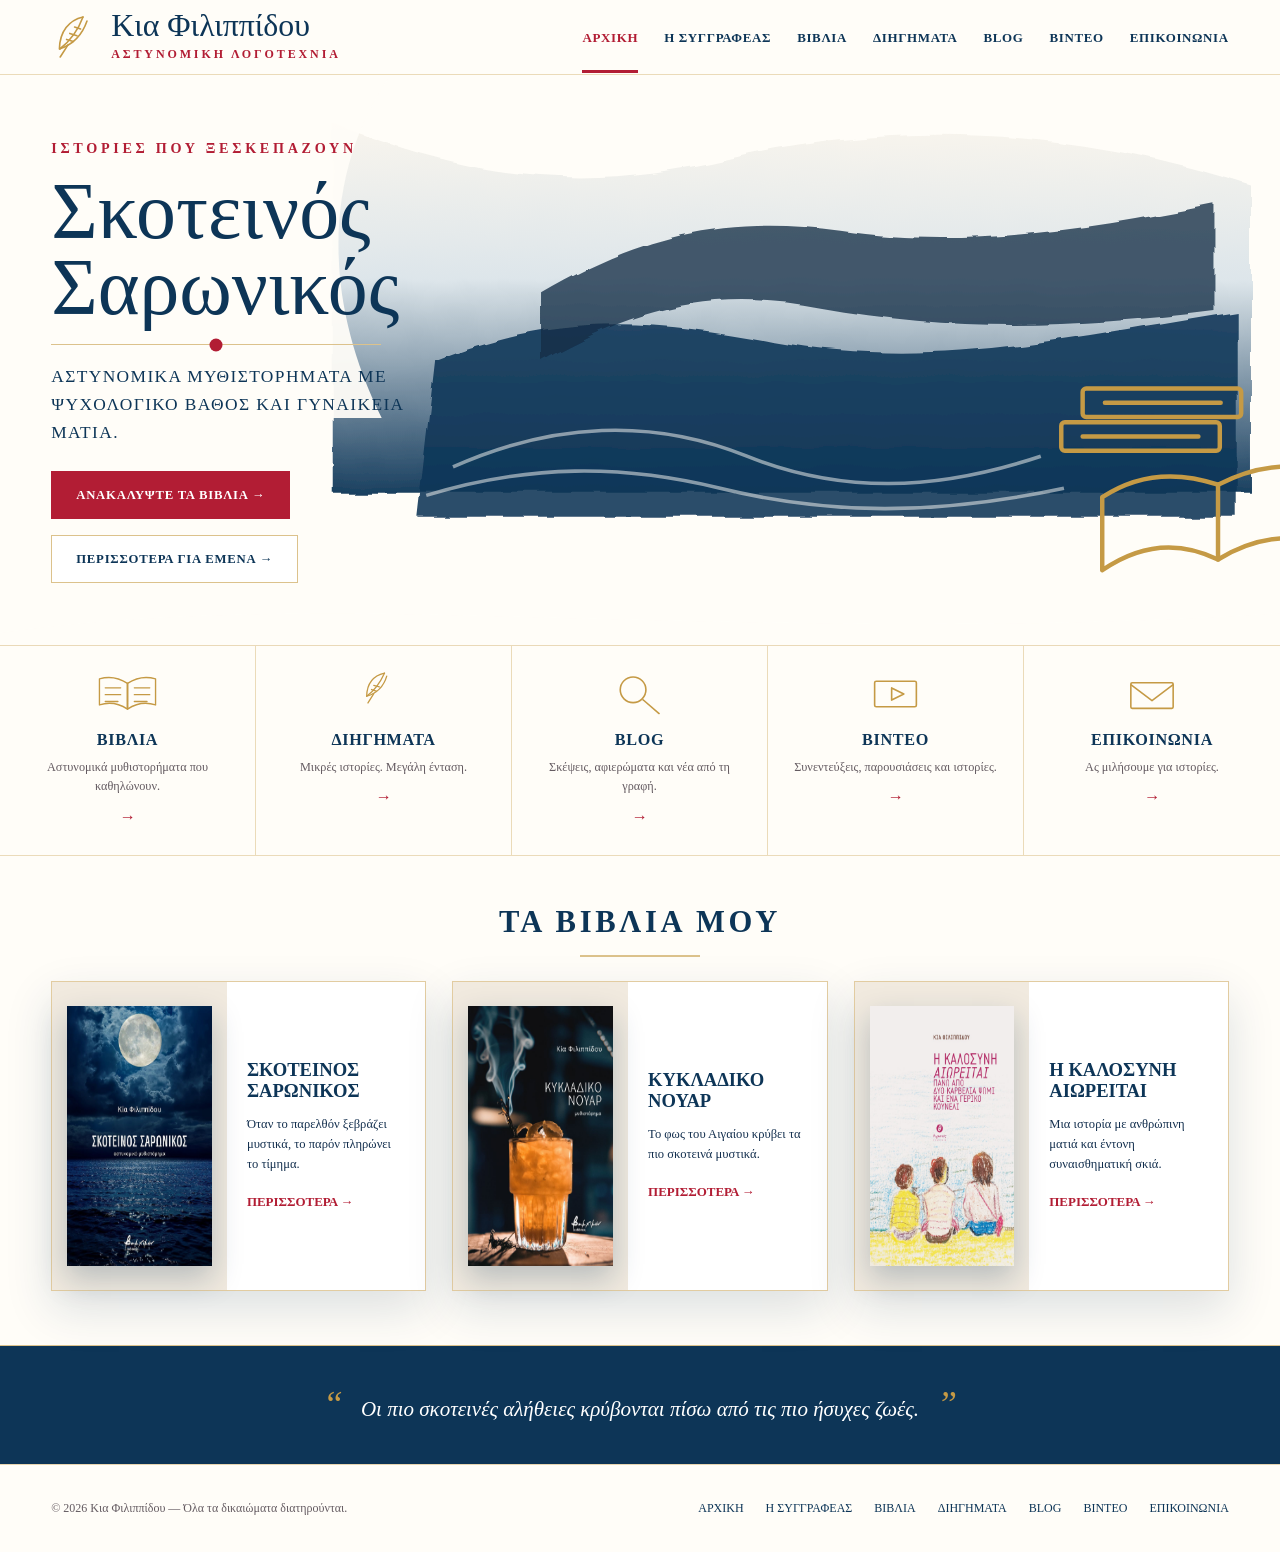
==== commit c2935215: "Add files via upload" ====
--- a/index.html
+++ b/index.html
@@ -1,18 +1,18 @@
-<!doctype html><html lang="el"><head><meta charset="utf-8"><meta name="viewport" content="width=device-width, initial-scale=1"><title>Κια Φιλιππίδου | Αστυνομική λογοτεχνία</title><link rel="stylesheet" href="style.css"><script defer src="script.js"></script></head><body><header class="header"><div class="container header-inner"><a class="logo" href="index.html"><img src="assets/icons/feather.svg" alt=""><span><strong>Κια Φιλιππίδου</strong><span>Αστυνομική λογοτεχνία</span></span></a><button class="menu">☰</button><nav class="nav"><a class="active" href="index.html">Αρχική</a><a class="" href="author.html">Η συγγραφέας</a><a class="" href="books.html">Βιβλία</a><a class="" href="stories.html">Διηγήματα</a><a class="" href="blog.html">Blog</a><a class="" href="videos.html">Βίντεο</a><a class="" href="contact.html">Επικοινωνία</a></nav></div></header>
-<section class="hero"><div class="container hero-grid"><div><p class="kicker">Ιστορίες που ξεσκεπάζουν</p><h1>Το σκοτάδι<br><span>έχει φωνή.</span></h1><p class="lead">Αστυνομικά μυθιστορήματα με ψυχολογικό βάθος, γυναικεία ματιά και ένταση που μένει.</p><div class="btns"><a class="btn primary" href="books.html">Ανακαλύψτε τα βιβλία →</a><a class="btn" href="author.html">Περισσότερα για εμένα →</a></div></div><div class="hero-art"><img src="assets/icons/woman-city.svg" alt="Μινιμαλιστικό σκίτσο γυναίκας και πόλης"></div></div></section>
+<!doctype html><html lang="el"><head><meta charset="utf-8"><meta name="viewport" content="width=device-width, initial-scale=1"><title>Κια Φιλιππίδου | Σκοτεινός Σαρωνικός</title><link rel="stylesheet" href="style.css"><script defer src="script.js"></script></head><body><header class="header"><div class="container header-inner"><a class="logo" href="index.html"><img src="assets/icons/feather.svg" alt=""><span><strong>Κια Φιλιππίδου</strong><span>Αστυνομική λογοτεχνία</span></span></a><button class="menu">☰</button><nav class="nav"><a class="active" href="index.html">Αρχική</a><a class="" href="author.html">Η συγγραφέας</a><a class="" href="books.html">Βιβλία</a><a class="" href="stories.html">Διηγήματα</a><a class="" href="blog.html">Blog</a><a class="" href="videos.html">Βίντεο</a><a class="" href="contact.html">Επικοινωνία</a></nav></div></header>
+<section class="hero"><div class="container hero-grid"><div><p class="kicker">Ιστορίες που ξεσκεπάζουν</p><h1>Σκοτεινός<br>Σαρωνικός</h1><div class="divider"></div><p class="lead">Αστυνομικά μυθιστορήματα με ψυχολογικό βάθος και γυναικεία ματιά.</p><div class="btns"><a class="btn primary" href="books.html">Ανακαλύψτε τα βιβλία →</a><a class="btn" href="author.html">Περισσότερα για εμένα →</a></div></div><div></div></div></section>
 <section class="quick"><div class="quick-grid">
-<article class="quick-card"><img src="assets/icons/book.svg" alt=""><h3>Βιβλία</h3><p>Αστυνομικά μυθιστορήματα που καθηλώνουν.</p><a href="books.html">→</a></article>
-<article class="quick-card"><img src="assets/icons/folder.svg" alt=""><h3>Διηγήματα</h3><p>Μικρές ιστορίες με μεγάλη ένταση.</p><a href="stories.html">→</a></article>
-<article class="quick-card"><img src="assets/icons/magnifier.svg" alt=""><h3>Blog</h3><p>Σκέψεις, αφιερώματα και νέα.</p><a href="blog.html">→</a></article>
-<article class="quick-card"><img src="assets/icons/video.svg" alt=""><h3>Βίντεο</h3><p>Συνεντεύξεις και παρουσιάσεις.</p><a href="videos.html">→</a></article>
+<article class="quick-card"><img src="assets/icons/book-open.svg" alt=""><h3>Βιβλία</h3><p>Αστυνομικά μυθιστορήματα που καθηλώνουν.</p><a href="books.html">→</a></article>
+<article class="quick-card"><img src="assets/icons/pen.svg" alt=""><h3>Διηγήματα</h3><p>Μικρές ιστορίες. Μεγάλη ένταση.</p><a href="stories.html">→</a></article>
+<article class="quick-card"><img src="assets/icons/magnifier.svg" alt=""><h3>Blog</h3><p>Σκέψεις, αφιερώματα και νέα από τη γραφή.</p><a href="blog.html">→</a></article>
+<article class="quick-card"><img src="assets/icons/video.svg" alt=""><h3>Βίντεο</h3><p>Συνεντεύξεις, παρουσιάσεις και ιστορίες.</p><a href="videos.html">→</a></article>
 <article class="quick-card"><img src="assets/icons/mail.svg" alt=""><h3>Επικοινωνία</h3><p>Ας μιλήσουμε για ιστορίες.</p><a href="contact.html">→</a></article>
 </div></section>
-<section class="quote"><span>“</span>Οι πιο σκοτεινές αλήθειες κρύβονται πίσω από τις πιο ήσυχες ζωές.<span>”</span></section>
 <section class="section"><div class="container"><h2 class="section-title">Τα βιβλία μου</h2>
 <div class="books">
+  <article class="book"><div class="book-cover"><img src="assets/books/skoteinos-saronikos.jpg" alt="Σκοτεινός Σαρωνικός"></div><div class="book-info"><h3>Σκοτεινός Σαρωνικός</h3><p>Όταν το παρελθόν ξεβράζει μυστικά, το παρόν πληρώνει το τίμημα.</p><a href="#">Περισσότερα →</a></div></article>
+  <article class="book"><div class="book-cover"><img src="assets/books/kykladiko-noir.jpg" alt="Κυκλαδικό Νουάρ"></div><div class="book-info"><h3>Κυκλαδικό Νουάρ</h3><p>Το φως του Αιγαίου κρύβει τα πιο σκοτεινά μυστικά.</p><a href="#">Περισσότερα →</a></div></article>
   <article class="book"><div class="book-cover"><img src="assets/books/kalosyni.jpg" alt="Η καλοσύνη αιωρείται"></div><div class="book-info"><h3>Η καλοσύνη αιωρείται</h3><p>Μια ιστορία με ανθρώπινη ματιά και έντονη συναισθηματική σκιά.</p><a href="#">Περισσότερα →</a></div></article>
-  <article class="book"><div class="book-cover"><img src="assets/books/skoteinos-saronikos.jpg" alt="Σκοτεινός Σαρωνικός"></div><div class="book-info"><h3>Σκοτεινός Σαρωνικός</h3><p>Αστυνομικό μυθιστόρημα με σκοτεινή ατμόσφαιρα και θαμμένα μυστικά.</p><a href="#">Περισσότερα →</a></div></article>
-  <article class="book"><div class="book-cover"><img src="assets/books/kykladiko-noir.jpg" alt="Κυκλαδικό Νουάρ"></div><div class="book-info"><h3>Κυκλαδικό Νουάρ</h3><p>Το φως του Αιγαίου συναντά την πιο σκοτεινή πλευρά της αλήθειας.</p><a href="#">Περισσότερα →</a></div></article>
 </div>
-<div style="text-align:center;margin-top:34px"><a class="btn primary" href="books.html">Δείτε όλα τα βιβλία →</a></div></div></section>
-<footer class="footer"><div class="container footer-grid"><div><h3>Κια Φιλιππίδου</h3><p>Αστυνομική λογοτεχνία με γυναικεία ματιά, ένταση και ψυχολογικό βάθος.</p></div><div><h4>Μενού</h4><a href="author.html">Η συγγραφέας</a><a href="books.html">Βιβλία</a><a href="stories.html">Διηγήματα</a></div><div><h4>Επικοινωνία</h4><p>info@kiafilippidou.gr</p><p>Αθήνα, Ελλάδα</p></div><div><h4>Social</h4><a href="#">Facebook</a><a href="#">Instagram</a><a href="#">YouTube</a></div></div><p class="copy">© 2026 Κια Φιλιππίδου — Όλα τα δικαιώματα διατηρούνται.</p></footer></body></html>+</div></section>
+<section class="quote"><span>“</span>Οι πιο σκοτεινές αλήθειες κρύβονται πίσω από τις πιο ήσυχες ζωές.<span>”</span></section>
+<footer class="footer"><div class="container footer-inner"><p class="copy">© 2026 Κια Φιλιππίδου — Όλα τα δικαιώματα διατηρούνται.</p><nav class="footer-nav"><a href="index.html">Αρχική</a><a href="author.html">Η συγγραφέας</a><a href="books.html">Βιβλία</a><a href="stories.html">Διηγήματα</a><a href="blog.html">Blog</a><a href="videos.html">Βίντεο</a><a href="contact.html">Επικοινωνία</a></nav></div></footer></body></html>
--- a/style.css
+++ b/style.css
@@ -1,178 +1 @@
-
-:root{
-  --navy:#06182c;
-  --navy2:#0a2747;
-  --gold:#d99a3d;
-  --orange:#f26a2e;
-  --red:#b21d34;
-  --paper:#f3eadc;
-  --soft:#d8c2a3;
-  --white:#fff7ec;
-  --shadow:0 24px 55px rgba(0,0,0,.35);
-}
-
-*{box-sizing:border-box}
-html{font-size:12px;scroll-behavior:smooth}
-body{
-  margin:0;
-  background:
-    radial-gradient(circle at 70% 10%,rgba(242,106,46,.18),transparent 26%),
-    linear-gradient(180deg,#06182c,#07111f 70%,#050b14);
-  color:var(--paper);
-  font-family:Georgia,"Times New Roman",serif;
-  line-height:1.65;
-}
-a{color:inherit;text-decoration:none}
-img{max-width:100%;display:block}
-.container{width:min(1160px,92vw);margin:auto}
-
-.header{
-  position:sticky;top:0;z-index:30;
-  background:rgba(6,24,44,.95);
-  border-bottom:1px solid rgba(217,154,61,.25);
-  backdrop-filter:blur(10px);
-}
-.header-inner{min-height:74px;display:flex;align-items:center;justify-content:space-between;gap:24px}
-.logo{display:flex;align-items:center;gap:12px}
-.logo img{width:42px}
-.logo strong{font-size:2.45rem;color:var(--gold);font-weight:500;line-height:1}
-.logo span span{display:block;color:var(--orange);letter-spacing:.22em;text-transform:uppercase;font-size:.95rem;margin-top:4px}
-.nav{display:flex;gap:28px;align-items:center}
-.nav a{
-  font-size:1.05rem;
-  text-transform:uppercase;
-  letter-spacing:.07em;
-  font-weight:700;
-  color:var(--paper);
-  padding:26px 0 22px;
-  border-bottom:3px solid transparent;
-}
-.nav a:hover,.nav a.active{color:var(--orange);border-color:var(--orange)}
-.menu{display:none;background:transparent;border:1px solid rgba(217,154,61,.45);color:var(--gold);font-size:2rem;padding:4px 10px}
-
-.hero{
-  position:relative;
-  overflow:hidden;
-  min-height:640px;
-  border-bottom:1px solid rgba(217,154,61,.22);
-}
-.hero:before{
-  content:"";
-  position:absolute;inset:0;
-  background:
-    radial-gradient(circle at 80% 30%,rgba(217,154,61,.12),transparent 28%),
-    linear-gradient(90deg,rgba(6,24,44,1) 0%,rgba(6,24,44,.96) 45%,rgba(6,24,44,.78) 100%);
-}
-.hero-grid{
-  position:relative;z-index:1;
-  min-height:640px;
-  display:grid;
-  grid-template-columns:.95fr 1.05fr;
-  gap:44px;
-  align-items:center;
-  padding:64px 0;
-}
-.kicker{color:var(--gold);letter-spacing:.30em;text-transform:uppercase;font-size:1.2rem;font-weight:700;margin:0 0 18px}
-.hero h1{font-size:7.2rem;line-height:.95;margin:0;color:var(--paper);font-weight:500}
-.hero h1 span{display:block;color:var(--gold)}
-.lead{font-size:1.75rem;max-width:560px;color:#ded0bd;margin:24px 0 28px;letter-spacing:.02em}
-.btns{display:flex;gap:18px;flex-wrap:wrap}
-.btn{
-  display:inline-block;
-  padding:14px 25px;
-  font-size:1.08rem;
-  text-transform:uppercase;
-  letter-spacing:.08em;
-  font-weight:700;
-  border:1px solid var(--orange);
-  color:var(--paper);
-}
-.btn.primary{background:linear-gradient(180deg,var(--orange),#c6431d);border-color:transparent}
-.btn:hover{transform:translateY(-2px)}
-.hero-art{
-  min-height:360px;
-  display:grid;
-  place-items:center;
-  border:1px solid rgba(217,154,61,.2);
-  background:linear-gradient(135deg,rgba(217,154,61,.05),rgba(178,29,52,.05));
-  box-shadow:var(--shadow);
-}
-.hero-art img{width:95%;opacity:.95}
-
-.quick{
-  border-bottom:1px solid rgba(217,154,61,.25);
-}
-.quick-grid{display:grid;grid-template-columns:repeat(5,1fr)}
-.quick-card{
-  min-height:190px;
-  border-right:1px solid rgba(217,154,61,.22);
-  padding:32px 24px;
-  text-align:center;
-}
-.quick-card:last-child{border-right:0}
-.quick-card img{height:54px;margin:0 auto 15px}
-.quick-card h3{color:var(--paper);font-size:1.35rem;text-transform:uppercase;letter-spacing:.08em;margin:0 0 8px}
-.quick-card p{color:#cfc1b1;font-size:1.05rem;margin:0 0 12px}
-.quick-card a{color:var(--orange);font-weight:700}
-
-.quote{
-  text-align:center;
-  padding:38px 20px;
-  border-bottom:1px solid rgba(217,154,61,.25);
-  color:var(--paper);
-  font-size:2rem;
-  font-style:italic;
-}
-.quote span{color:var(--orange);font-size:3.6rem;padding:0 20px}
-
-.section{padding:62px 0}
-.section-title{text-align:center;color:var(--gold);font-size:2.7rem;text-transform:uppercase;letter-spacing:.18em;margin:0 0 30px}
-.books{display:grid;grid-template-columns:repeat(3,1fr);gap:28px}
-.book{
-  display:grid;
-  grid-template-columns:.9fr 1fr;
-  gap:0;
-  background:rgba(8,30,54,.68);
-  border:1px solid rgba(217,154,61,.36);
-  box-shadow:var(--shadow);
-  min-height:355px;
-}
-.book-cover{background:#07111f;display:grid;place-items:center;padding:18px}
-.book-cover img{max-height:315px;width:auto;box-shadow:0 14px 34px rgba(0,0,0,.45)}
-.book-info{padding:30px 22px;display:flex;flex-direction:column;justify-content:center}
-.book h3{font-size:1.8rem;line-height:1.15;color:var(--paper);margin:0 0 12px}
-.book p{color:#d9c9b5;font-size:1.12rem;margin:0 0 22px}
-.book a{color:var(--orange);font-weight:800;text-transform:uppercase;letter-spacing:.05em}
-
-.page-hero{padding:70px 0 50px;text-align:center;background:linear-gradient(135deg,var(--navy),#07111f);border-bottom:1px solid rgba(217,154,61,.25)}
-.page-hero h1{font-size:5.2rem;color:var(--gold);margin:0}
-.page-hero p{font-size:1.5rem;color:#d9c9b5;margin:8px 0 0}
-.content{padding:56px 0}
-.panel{background:rgba(8,30,54,.68);border:1px solid rgba(217,154,61,.3);box-shadow:var(--shadow);padding:34px;font-size:1.25rem;color:#e7dac6}
-
-.footer{border-top:1px solid rgba(217,154,61,.25);padding:44px 0 18px;background:#050b14}
-.footer-grid{display:grid;grid-template-columns:1.5fr 1fr 1fr 1fr;gap:30px}
-.footer h3{font-size:1.8rem;color:var(--gold);margin:0 0 8px}
-.footer h4{color:var(--orange);text-transform:uppercase;letter-spacing:.08em;margin:0 0 12px}
-.footer p,.footer a{display:block;color:#cfc1b1;font-size:1.05rem;margin:5px 0}
-.copy{text-align:center;color:#9b8f80;margin-top:30px;font-size:.95rem}
-
-@media(max-width:900px){
- html{font-size:14px}
- .header-inner{min-height:64px}
- .logo strong{font-size:1.55rem}
- .logo span span{font-size:.72rem}
- .menu{display:block}
- .nav{display:none;position:absolute;left:0;right:0;top:64px;background:var(--navy);border-bottom:1px solid rgba(217,154,61,.25);padding:10px 20px 18px;flex-direction:column;text-align:center;gap:0}
- .nav.open{display:flex}
- .nav a{padding:10px 0;border:0;font-size:.95rem}
- .hero-grid{grid-template-columns:1fr;text-align:center;min-height:auto;padding:44px 0}
- .hero{min-height:auto}
- .hero h1{font-size:4.35rem}
- .lead{font-size:1.25rem;margin-inline:auto}
- .btns{justify-content:center}
- .quick-grid,.books,.footer-grid{grid-template-columns:1fr}
- .quick-card{border-right:0;border-bottom:1px solid rgba(217,154,61,.22)}
- .book{grid-template-columns:1fr}
- .page-hero h1{font-size:3rem}
-}
+:root{--blue:#0d3557;--blue-dark:#081d32;--gold:#c59a45;--red:#b21d34;--paper:#fffdf8;--cream:#f4eadc;--ink:#132f4e;--muted:#645b61;--line:#dcc28c;--shadow:0 18px 44px rgba(13,53,87,.14)}*{box-sizing:border-box}html{font-size:12px;scroll-behavior:smooth}body{margin:0;background:var(--paper);color:var(--ink);font-family:Georgia,"Times New Roman",serif;line-height:1.6}a{text-decoration:none;color:inherit}img{max-width:100%;display:block}.container{width:min(1180px,92vw);margin:auto}.header{position:sticky;top:0;z-index:50;background:rgba(255,253,248,.96);border-bottom:1px solid rgba(197,154,69,.35);backdrop-filter:blur(8px)}.header-inner{min-height:74px;display:flex;align-items:center;justify-content:space-between;gap:24px}.logo{display:flex;align-items:center;gap:12px}.logo img{width:48px}.logo strong{display:block;font-size:2.65rem;font-weight:500;color:var(--blue);line-height:1}.logo span span{display:block;color:var(--red);font-size:1rem;letter-spacing:.24em;text-transform:uppercase;font-weight:700;margin-top:3px}.nav{display:flex;gap:26px;align-items:center}.nav a{font-size:1.08rem;text-transform:uppercase;letter-spacing:.05em;font-weight:700;color:var(--blue);padding:27px 0 21px;border-bottom:3px solid transparent}.nav a.active,.nav a:hover{color:var(--red);border-color:var(--red)}.menu{display:none;background:#fff;border:1px solid var(--line);color:var(--blue);font-size:2rem;padding:4px 10px}.hero{position:relative;background:var(--paper);border-bottom:1px solid rgba(197,154,69,.36);overflow:hidden}.hero::before{content:"";position:absolute;inset:0;background:url("assets/graphics/saronikos-hero.svg") center/cover no-repeat;opacity:1}.hero-grid{position:relative;z-index:2;min-height:570px;display:grid;grid-template-columns:.7fr 1.3fr;align-items:center;padding:52px 0}.kicker{color:var(--red);font-size:1.18rem;font-weight:700;text-transform:uppercase;letter-spacing:.26em;margin:0 0 15px}.hero h1{font-size:6.65rem;line-height:.95;margin:0;color:var(--blue);font-weight:500}.divider{height:1px;background:var(--line);width:330px;margin:18px 0;position:relative}.divider::after{content:"";position:absolute;left:50%;top:50%;width:13px;height:13px;border-radius:50%;background:var(--red);transform:translate(-50%,-50%)}.lead{max-width:430px;color:var(--blue);font-size:1.45rem;text-transform:uppercase;letter-spacing:.08em;margin:0 0 24px}.btns{display:flex;gap:16px;flex-wrap:wrap}.btn{display:inline-block;padding:13px 24px;border:1px solid var(--line);background:#fff;color:var(--blue);font-size:1.06rem;font-weight:700;text-transform:uppercase;letter-spacing:.06em}.btn.primary{background:var(--red);color:white;border-color:var(--red)}.btn:hover{transform:translateY(-2px)}.quick{background:#fffdf8;border-bottom:1px solid rgba(197,154,69,.35)}.quick-grid{display:grid;grid-template-columns:repeat(5,1fr)}.quick-card{min-height:160px;border-right:1px solid rgba(197,154,69,.35);padding:24px;text-align:center}.quick-card:last-child{border-right:0}.quick-card img{height:48px;margin:0 auto 10px}.quick-card h3{font-size:1.35rem;color:var(--blue);text-transform:uppercase;letter-spacing:.04em;margin:0 0 4px}.quick-card p{font-size:1.02rem;color:var(--muted);margin:0 0 8px}.quick-card a{font-size:1.35rem;color:var(--red);font-weight:700}.section{padding:42px 0 54px}.section-title{text-align:center;color:var(--blue);font-size:2.55rem;text-transform:uppercase;letter-spacing:.12em;margin:0 0 24px}.section-title:after{content:"";display:block;margin:8px auto 0;width:120px;height:2px;background:var(--line)}.books{display:grid;grid-template-columns:repeat(3,1fr);gap:26px}.book{background:#fff;border:1px solid rgba(197,154,69,.5);box-shadow:var(--shadow);display:grid;grid-template-columns:.88fr 1fr;min-height:310px}.book-cover{background:#f1eadf;display:grid;place-items:center;padding:15px}.book-cover img{height:260px;width:auto;box-shadow:0 12px 28px rgba(13,53,87,.25)}.book-info{padding:25px 20px;display:flex;flex-direction:column;justify-content:center}.book h3{font-size:1.55rem;color:var(--blue);margin:0 0 12px;text-transform:uppercase;line-height:1.15}.book p{font-size:1.05rem;color:var(--ink);margin:0 0 18px}.book a{font-size:1.08rem;color:var(--red);font-weight:700;text-transform:uppercase}.quote{background:var(--blue);color:white;text-align:center;padding:30px 20px;font-size:1.75rem;font-style:italic;border-top:1px solid var(--line)}.quote span{color:var(--gold);font-size:3rem;padding:0 18px}.page-hero{padding:64px 0 48px;text-align:center;background:linear-gradient(135deg,#fffdf8,#f2e7d6);border-bottom:1px solid rgba(197,154,69,.4)}.page-hero h1{font-size:5.2rem;color:var(--blue);margin:0;line-height:1}.page-hero p{font-size:1.45rem;color:var(--red);margin:10px 0 0}.content{padding:54px 0}.panel{background:#fff;border:1px solid rgba(197,154,69,.45);box-shadow:var(--shadow);padding:34px;font-size:1.25rem}.footer{background:#fffdf8;border-top:1px solid rgba(197,154,69,.4);padding:22px 0;color:var(--muted)}.footer-inner{display:flex;justify-content:space-between;gap:20px;align-items:center;flex-wrap:wrap}.footer-nav{display:flex;gap:22px;flex-wrap:wrap}.footer a{font-size:1rem;text-transform:uppercase;color:var(--blue)}.copy{font-size:1rem}@media(max-width:900px){html{font-size:14px}.header-inner{min-height:64px}.logo strong{font-size:1.55rem}.logo span span{font-size:.72rem}.logo img{width:34px}.menu{display:block}.nav{display:none;position:absolute;left:0;right:0;top:64px;background:var(--paper);border-bottom:1px solid var(--line);padding:10px 22px 18px;flex-direction:column;text-align:center;gap:0}.nav.open{display:flex}.nav a{padding:10px 0;border:0;font-size:.95rem}.hero-grid{grid-template-columns:1fr;min-height:520px;text-align:center}.hero::before{opacity:.38;background-position:center right}.hero h1{font-size:4rem}.divider{margin:18px auto;width:250px}.lead{margin-inline:auto;font-size:1.1rem}.btns{justify-content:center}.quick-grid,.books{grid-template-columns:1fr}.quick-card{border-right:0;border-bottom:1px solid rgba(197,154,69,.35)}.book{grid-template-columns:1fr}.book-cover img{height:330px}.page-hero h1{font-size:3.2rem}.footer-inner{justify-content:center;text-align:center}}
